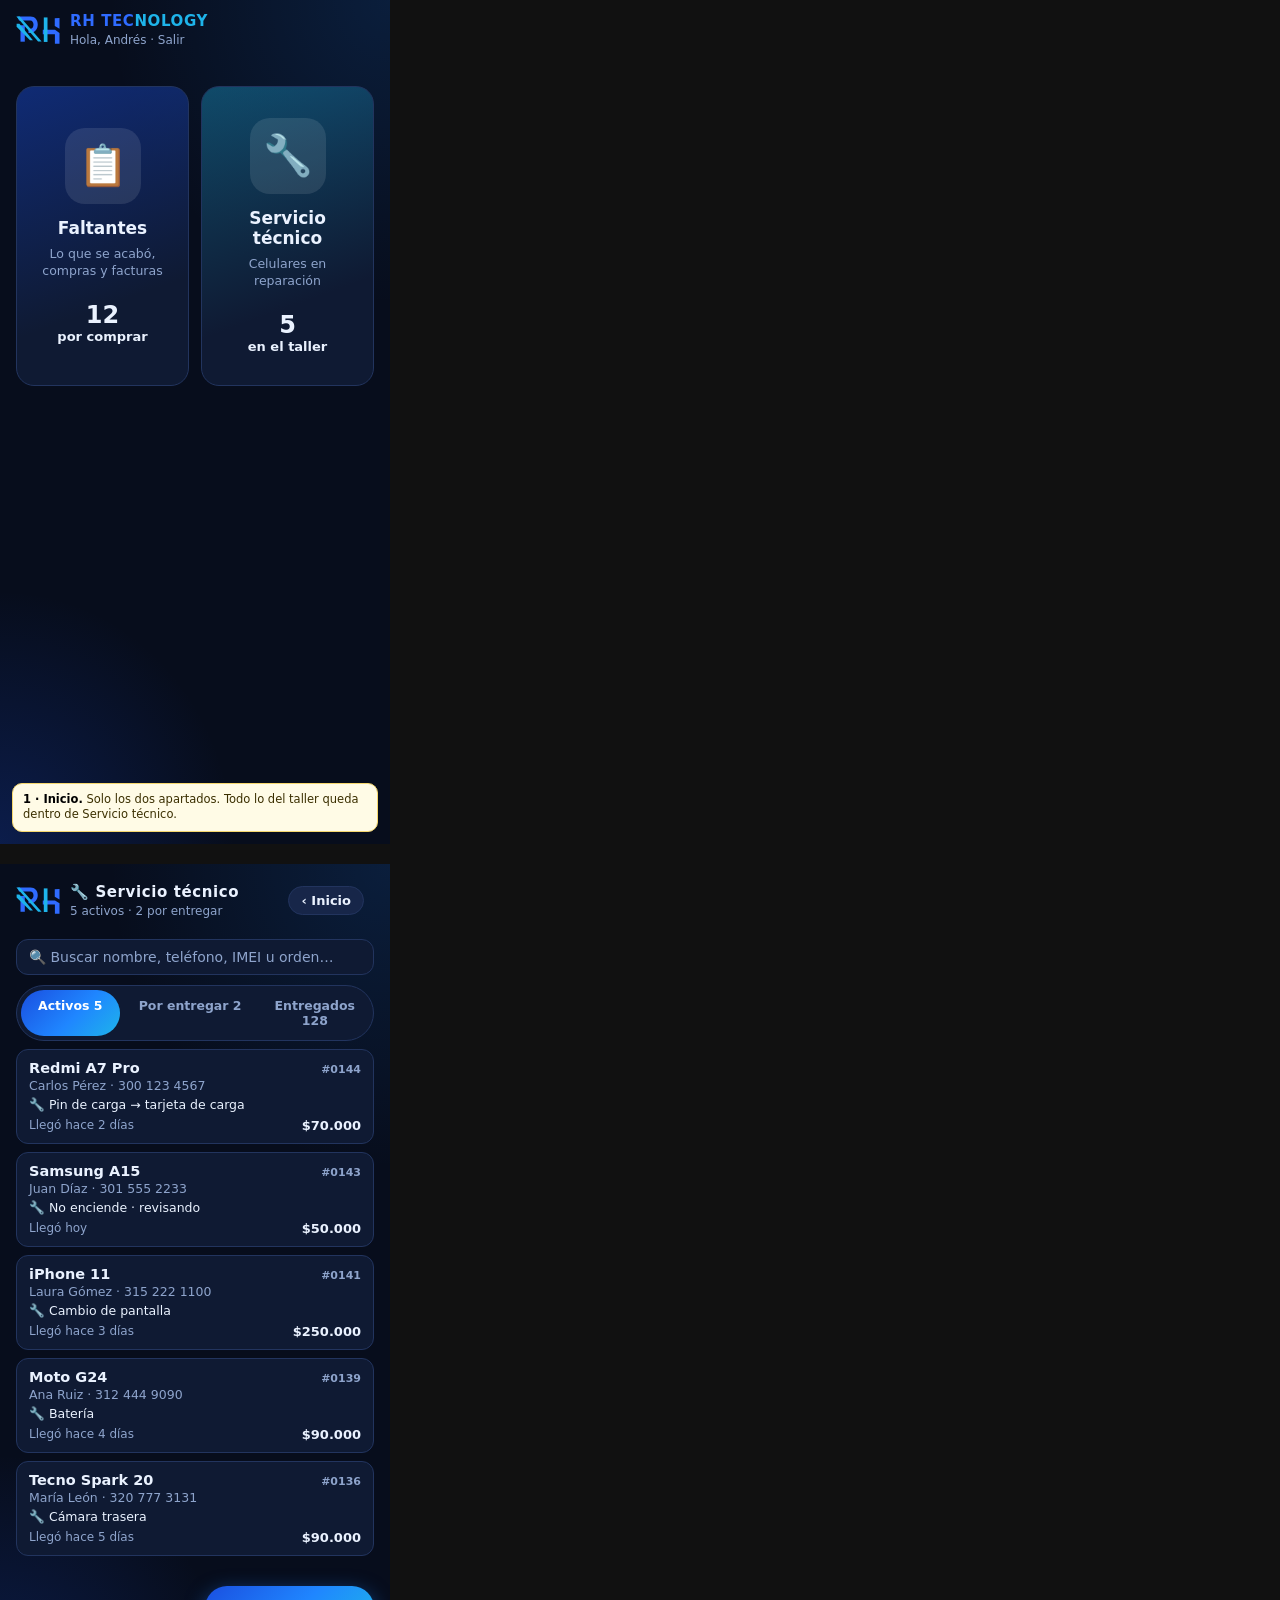
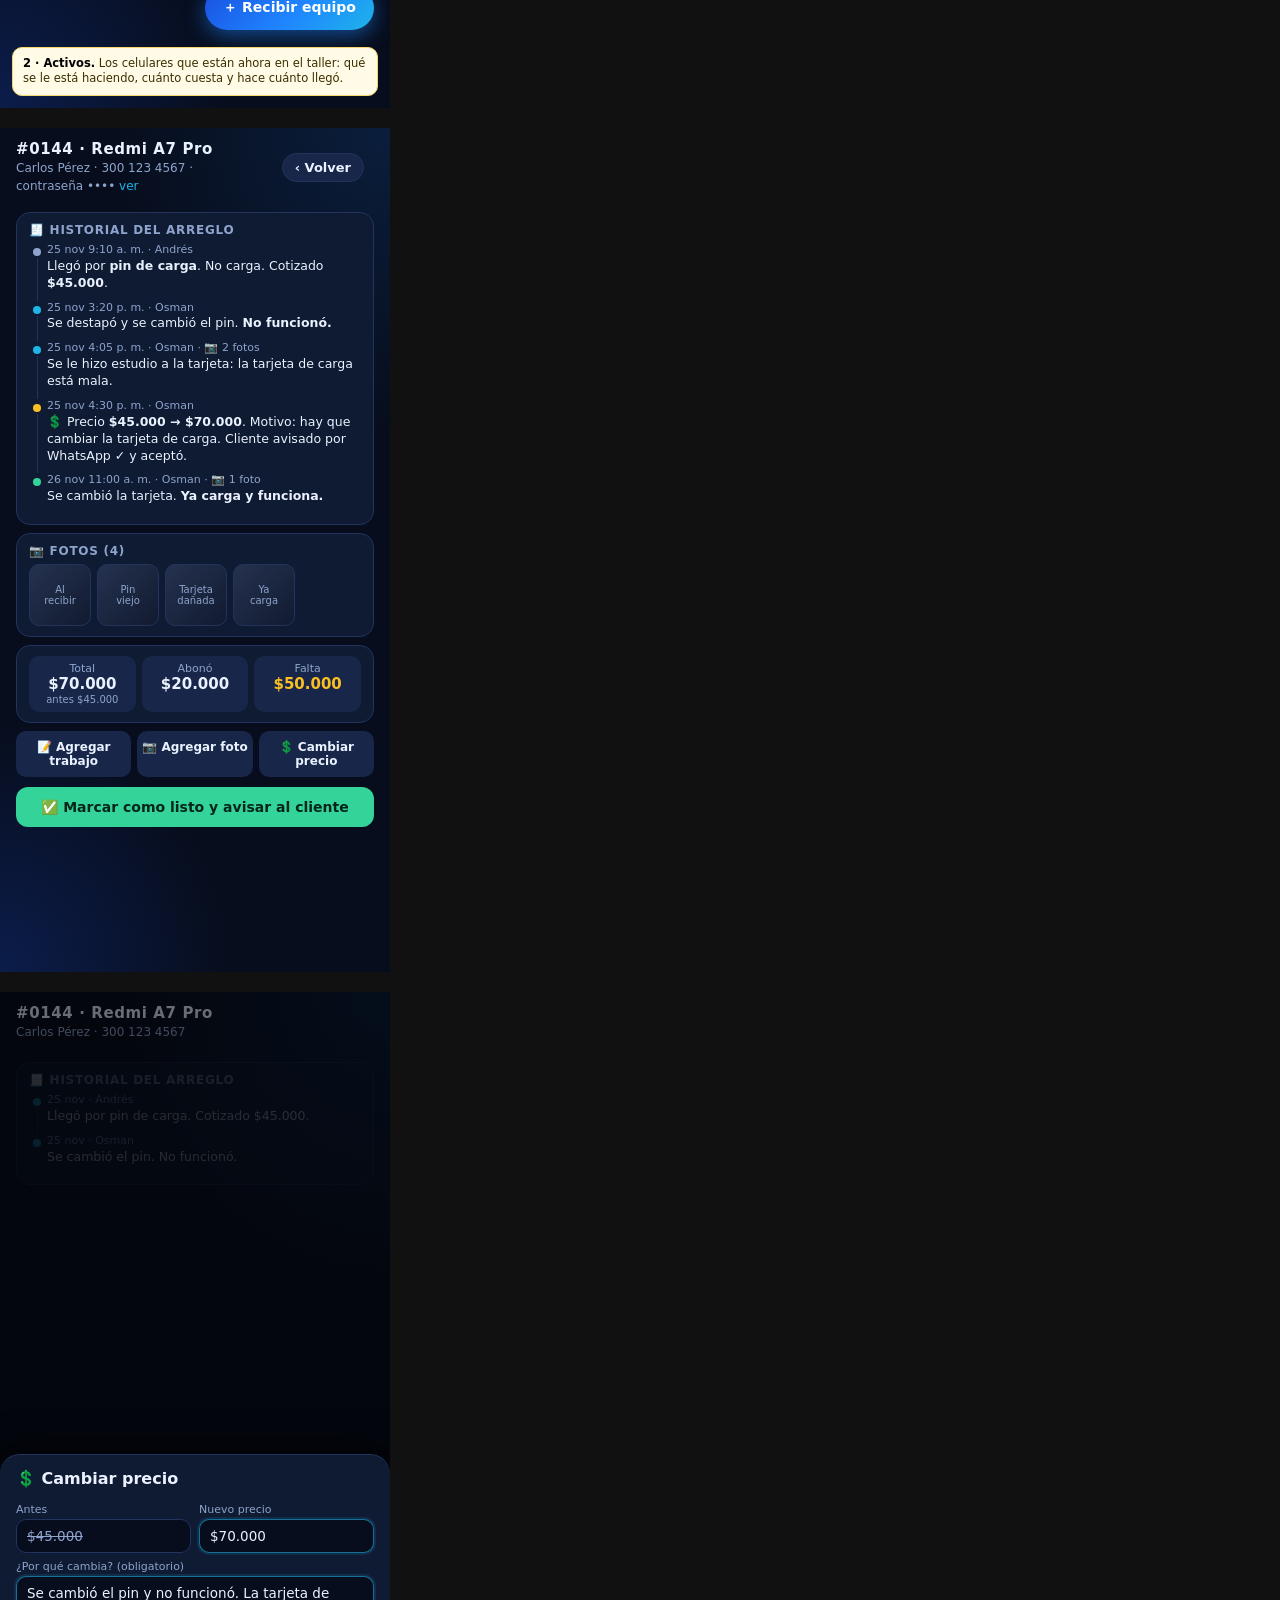
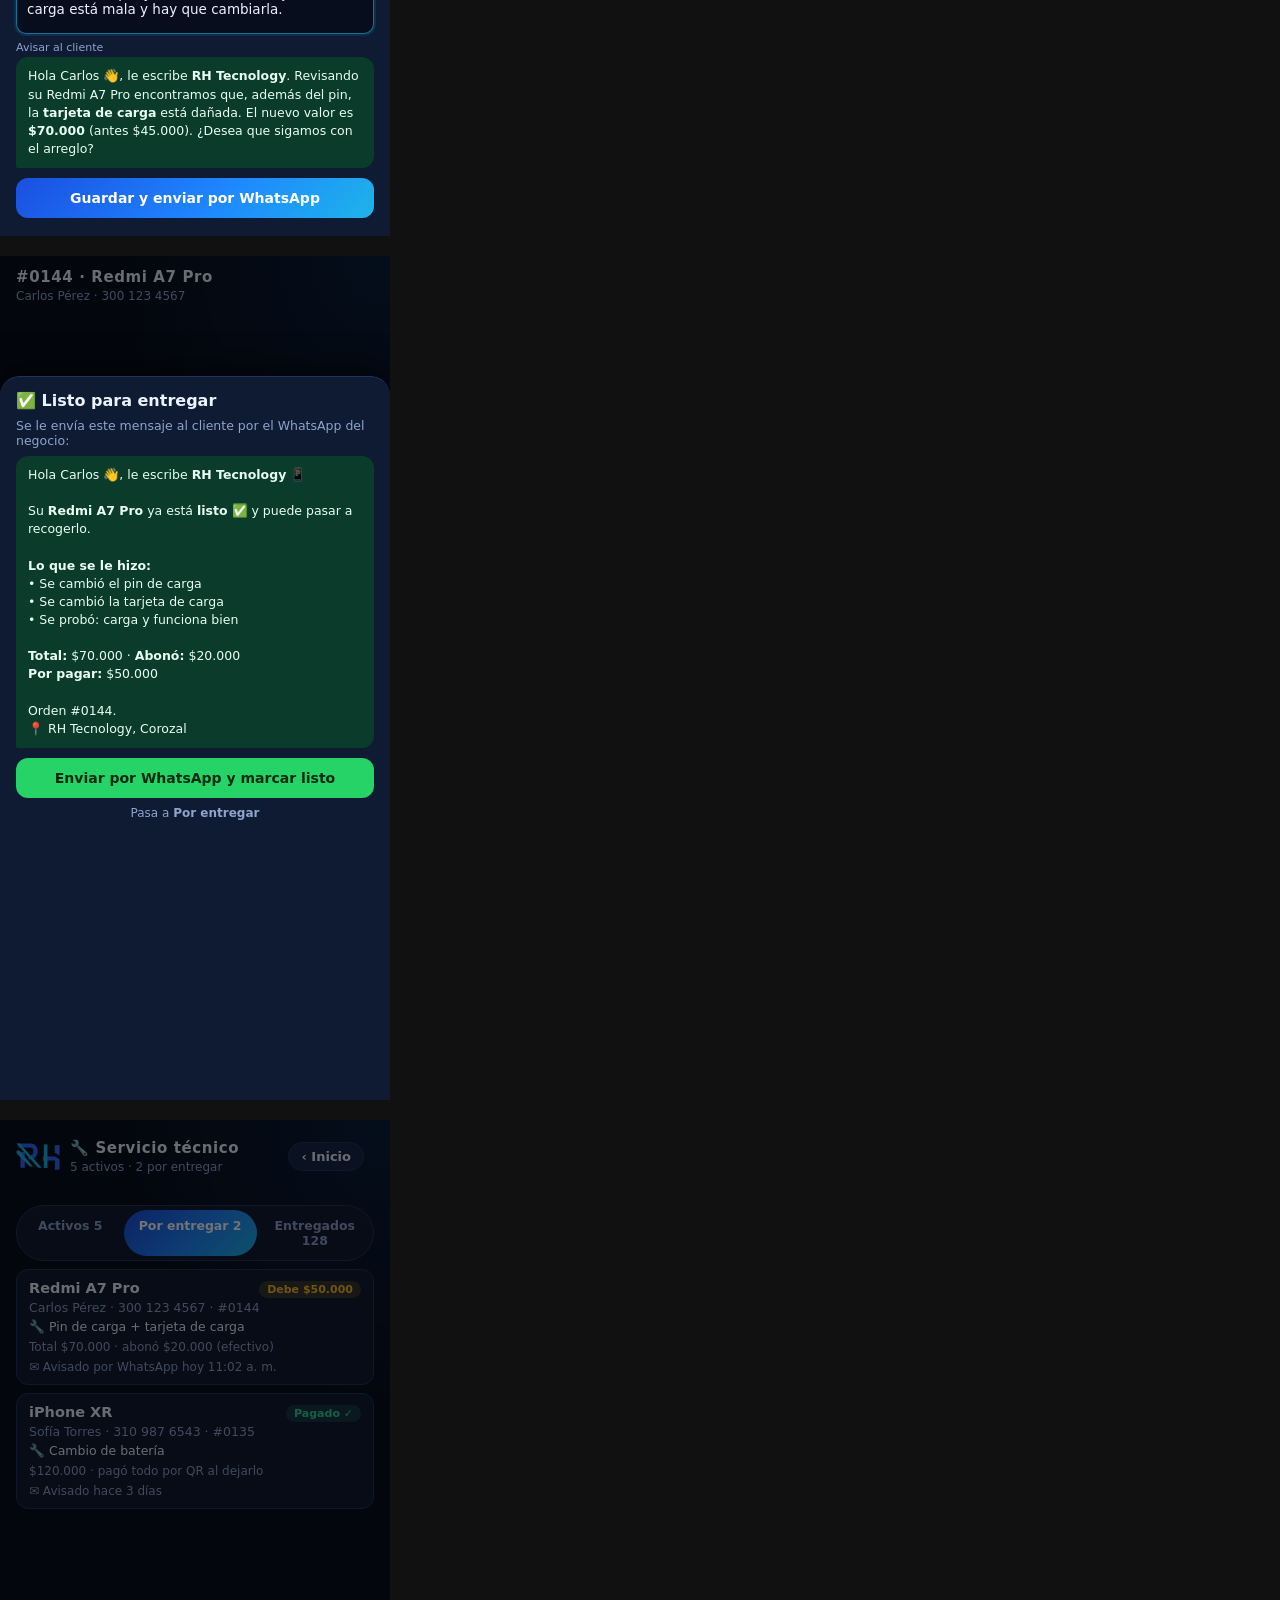
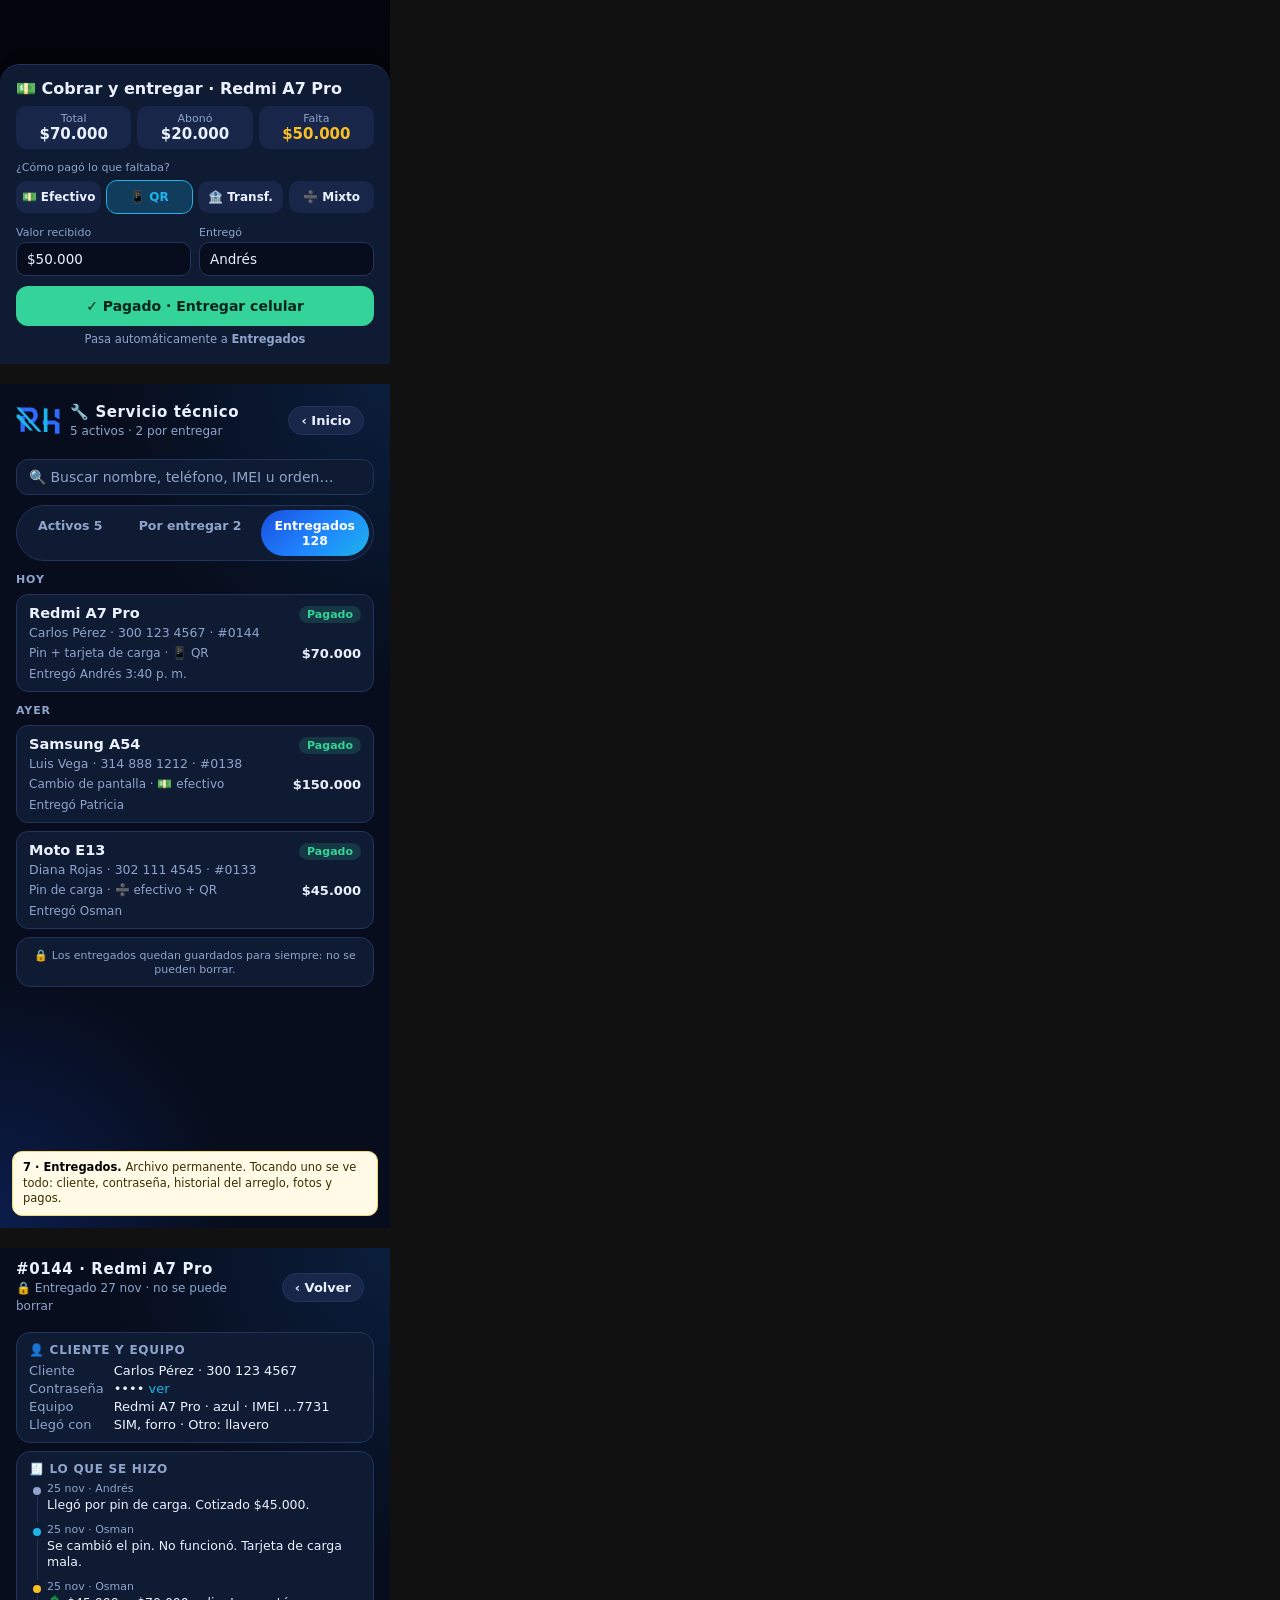
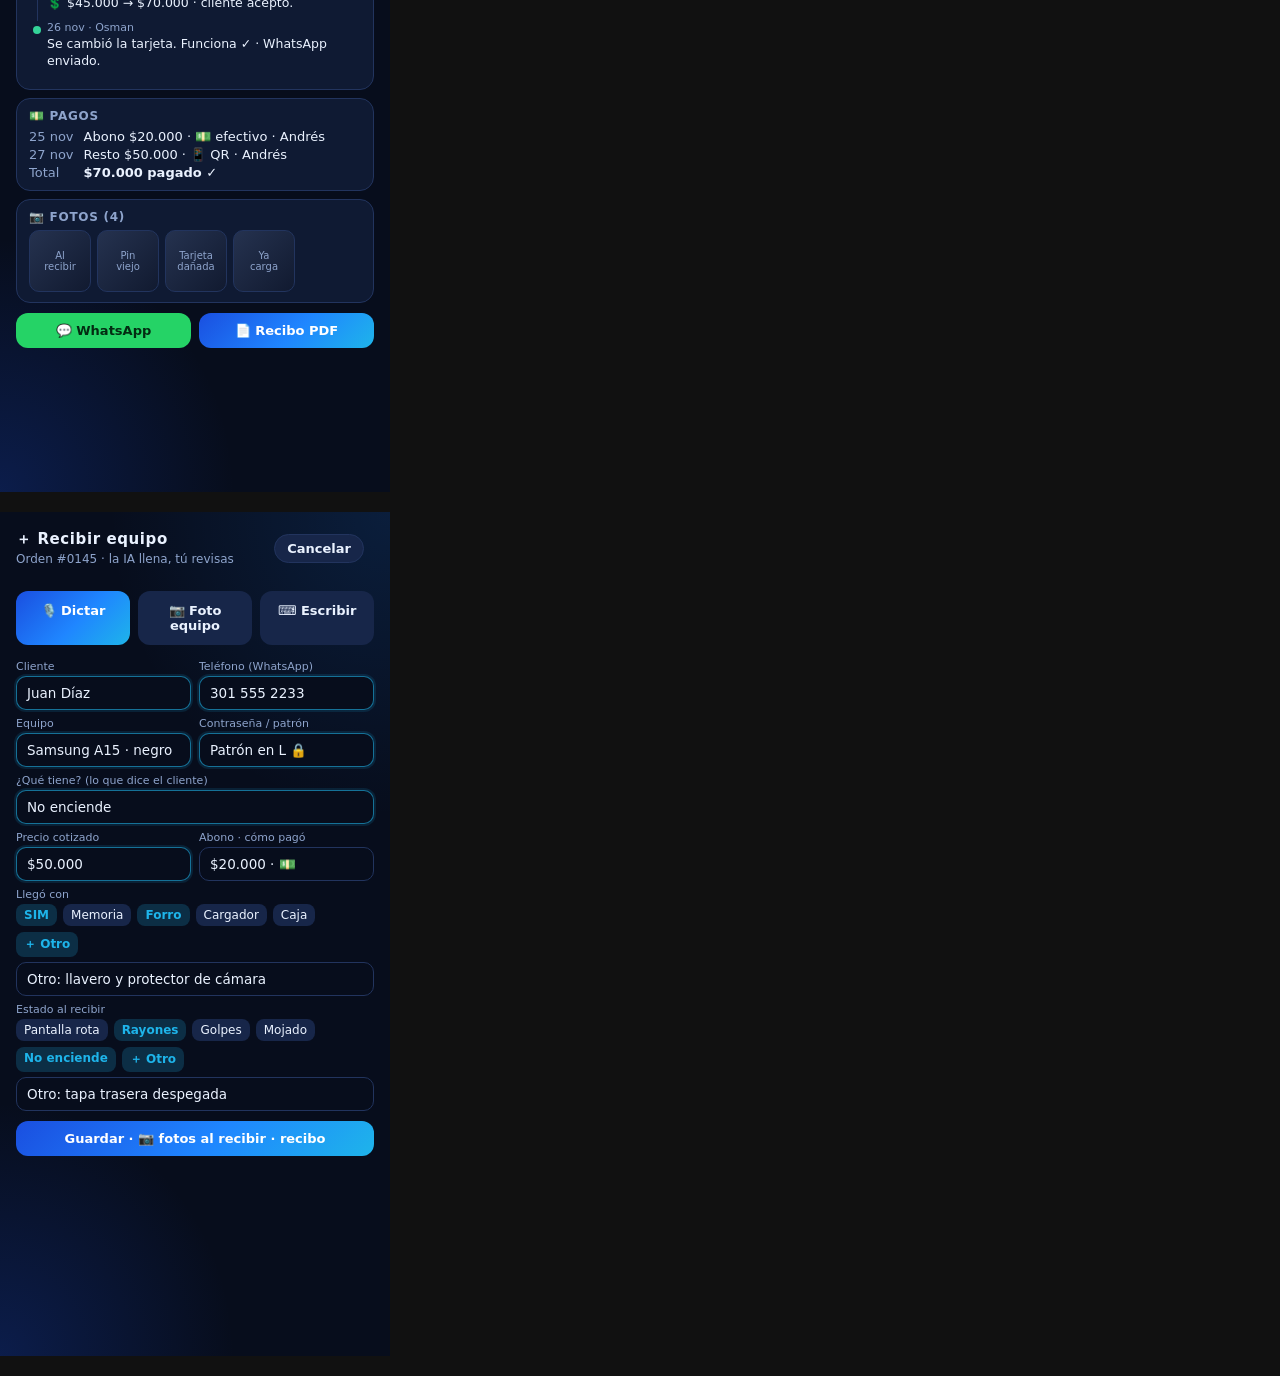
==== docs/servicio-tecnico/maqueta.html @ 92a365e9 "Plan y maqueta de Servicio técnico (aún no construido) Diseño aprobado: inicio con dos apartados; pe" ====
<!doctype html><html lang="es"><head><meta charset="utf-8"><title>Maqueta v2</title><style>
  :root {
    --fondo:#070d1c; --sup:#0f1a33; --sup2:#172649; --borde:#22345e; --texto:#eaf2ff; --suave:#8ea4cc;
    --rey:#2f6bff; --brillante:#1f86ff; --celeste:#1eb4ea; --exito:#34d399; --peligro:#f87171; --aviso:#fbbf24;
    --degradado:linear-gradient(135deg,#1a4fe0 0%,#1f86ff 55%,#1eb4ea 100%);
  }
  * { box-sizing:border-box; }
  body { margin:0; background:#111; font-family:system-ui,-apple-system,"Segoe UI",Roboto,sans-serif; color:var(--texto); }
  .pantalla {
    width:390px; height:844px; overflow:hidden; position:relative; margin:0 0 20px;
    background:radial-gradient(120% 60% at 100% 0%, rgb(31 134 255/.14), transparent 60%), radial-gradient(100% 50% at 0% 100%, rgb(26 79 224/.24), transparent 60%), var(--fondo);
    font-size:15px;
  }
  .enc { display:flex; align-items:center; gap:10px; padding:12px 16px 10px; }
  .enc img { width:44px; }
  .enc h1 { margin:0; font-size:15px; letter-spacing:.6px; }
  .enc small { color:var(--suave); font-size:12px; }
  .rey { color:var(--rey); } .cel { color:var(--celeste); }
  .enc .acc { margin-left:auto; display:flex; gap:6px; }
  .bt { border:1px solid var(--borde); background:var(--sup2); color:var(--texto); border-radius:999px; padding:6px 12px; font-size:13px; font-weight:700; }
  .bt.p { background:var(--degradado); border:0; color:#fff; }
  .cuerpo { padding:4px 16px; }
  h2 { font-size:16px; margin:14px 0 8px; display:flex; align-items:center; gap:8px; }
  .cont { background:var(--sup2); color:var(--suave); font-size:11px; border-radius:999px; padding:1px 7px; }
  .etq { display:inline-block; font-size:11px; font-weight:700; padding:2px 7px; border-radius:6px; }
  .nota { position:absolute; left:12px; right:12px; bottom:12px; background:#fffbe6; color:#3b2f00; border-radius:10px; padding:8px 10px; font-size:11.5px; line-height:1.35; border:1px solid #f5d76e; }
  .nota b { color:#000; }
  /* Inicio */
  .saludo { margin:6px 0 2px; font-size:22px; font-weight:800; }
  .saludo-sub { color:var(--suave); margin:0 0 16px; font-size:13px; }
  .modulos { display:grid; grid-template-columns:1fr 1fr; gap:12px; }
  .modulo { border-radius:18px; padding:16px 14px; min-height:200px; display:flex; flex-direction:column; gap:8px; position:relative; overflow:hidden; border:1px solid var(--borde); }
  .modulo.f { background:linear-gradient(160deg, rgb(26 79 224/.45), rgb(15 26 51) 70%); }
  .modulo.s { background:linear-gradient(160deg, rgb(30 180 234/.35), rgb(15 26 51) 70%); }
  .modulo .ico { width:52px; height:52px; border-radius:14px; display:grid; place-items:center; font-size:28px; background:rgb(255 255 255/.1); }
  .modulo h3 { margin:6px 0 0; font-size:17px; }
  .modulo p { margin:0; color:var(--suave); font-size:12.5px; line-height:1.35; }
  .modulo .num { margin-top:auto; font-size:13px; font-weight:700; }
  .modulo .num b { font-size:24px; display:block; }
  .resumen { margin-top:14px; display:grid; gap:8px; }
  .fila { display:flex; align-items:center; gap:10px; background:var(--sup); border:1px solid var(--borde); border-radius:12px; padding:10px 12px; font-size:13px; }
  .fila .i { font-size:18px; }
  .fila .d { margin-left:auto; color:var(--suave); font-size:12px; }
  /* Lista de órdenes */
  .buscar { display:flex; align-items:center; gap:8px; background:var(--sup); border:1px solid var(--borde); border-radius:12px; padding:9px 12px; color:var(--suave); font-size:14px; }
  .chips { display:flex; gap:6px; margin:10px 0 4px; flex-wrap:nowrap; overflow:hidden; }
  .chip { flex:none; border:1px solid var(--borde); background:var(--sup); color:var(--suave); border-radius:999px; padding:5px 10px; font-size:12px; font-weight:700; }
  .chip.on { background:var(--degradado); color:#fff; border:0; }
  .orden { display:grid; grid-template-columns:auto 1fr auto; gap:3px 10px; align-items:center; background:var(--sup); border:1px solid var(--borde); border-left:4px solid var(--c); border-radius:12px; padding:9px 11px; margin-top:7px; }
  .orden .n { grid-row:span 2; font-size:11px; color:var(--suave); font-weight:800; text-align:center; line-height:1.15; }
  .orden .n b { display:block; font-size:15px; color:var(--texto); }
  .orden .t { font-weight:800; font-size:14px; }
  .orden .c { color:var(--suave); font-size:12px; }
  .orden .e { grid-row:span 2; text-align:right; }
  .orden .e .etq { background:color-mix(in srgb, var(--c) 18%, transparent); color:var(--c); }
  .orden .e div { font-size:11px; color:var(--suave); margin-top:4px; }
  .fab { position:absolute; right:16px; bottom:78px; background:var(--degradado); color:#fff; font-weight:800; border-radius:999px; padding:13px 18px; box-shadow:0 6px 20px rgb(31 134 255/.5); font-size:14px; }
  /* Ficha */
  .tarjeta { background:var(--sup); border:1px solid var(--borde); border-radius:14px; padding:10px 12px; margin-top:8px; }
  .tarjeta h4 { margin:0 0 6px; font-size:12px; letter-spacing:.06em; text-transform:uppercase; color:var(--suave); display:flex; align-items:center; gap:6px; }
  .kv { display:grid; grid-template-columns:auto 1fr; gap:3px 10px; font-size:13px; }
  .kv span:nth-child(odd) { color:var(--suave); }
  .pasos { display:flex; gap:3px; margin:8px 0 2px; }
  .pasos i { flex:1; height:5px; border-radius:3px; background:var(--sup2); }
  .pasos i.ok { background:var(--degradado); }
  .linea { position:relative; padding:0 0 9px 18px; font-size:12.5px; line-height:1.35; }
  .linea:before { content:''; position:absolute; left:4px; top:5px; width:8px; height:8px; border-radius:50%; background:var(--c, var(--celeste)); }
  .linea:after { content:''; position:absolute; left:7.5px; top:15px; bottom:0; width:1px; background:var(--borde); }
  .linea:last-child:after { display:none; }
  .linea small { color:var(--suave); display:block; font-size:11px; }
  .fotos { display:flex; gap:6px; }
  .foto { width:62px; height:62px; border-radius:10px; background:linear-gradient(135deg,#25324f,#111a30); display:grid; place-items:center; font-size:10px; color:var(--suave); text-align:center; border:1px solid var(--borde); }
  .plata { display:grid; grid-template-columns:1fr 1fr 1fr; gap:6px; text-align:center; }
  .plata div { background:var(--sup2); border-radius:10px; padding:6px 4px; font-size:11px; color:var(--suave); }
  .plata b { display:block; color:var(--texto); font-size:15px; }
  .acciones { display:grid; grid-template-columns:1fr 1fr; gap:8px; margin-top:10px; }
  .acc { text-align:center; padding:10px; border-radius:12px; font-weight:800; font-size:13px; }
  .wa { background:#25d366; color:#032b12; }
  .pdf { background:var(--degradado); color:#fff; }
  /* Nuevo */
  .voz { display:flex; gap:8px; margin:8px 0; }
  .voz div { flex:1; text-align:center; border-radius:12px; padding:12px 6px; font-weight:800; font-size:13px; }
  .campo { margin-top:7px; }
  .campo label { font-size:11px; color:var(--suave); display:block; margin-bottom:3px; }
  .campo .in { background:var(--fondo); border:1px solid var(--borde); border-radius:10px; padding:8px 10px; font-size:13.5px; }
  .ia { border-color:rgb(30 180 234/.6) !important; box-shadow:0 0 0 2px rgb(30 180 234/.12); }
  .dos { display:grid; grid-template-columns:1fr 1fr; gap:8px; }
  .checks { display:flex; flex-wrap:wrap; gap:6px; }
  .checks span { font-size:12px; background:var(--sup2); border-radius:8px; padding:4px 8px; }
  .checks span.on { background:rgb(30 180 234/.2); color:var(--celeste); font-weight:700; }
  /* Tabla de datos */
  .tabla { padding:14px 14px 0; }
  .tabla h2 { margin:4px 0 10px; font-size:17px; }
  .grupo { margin-bottom:9px; border-radius:12px; overflow:hidden; border:1px solid var(--borde); }
  .grupo .tit { background:var(--degradado); color:#fff; font-weight:800; font-size:12.5px; padding:6px 10px; }
  .grupo table { width:100%; border-collapse:collapse; font-size:11.5px; background:var(--sup); }
  .grupo td { padding:4px 10px; border-top:1px solid var(--borde); vertical-align:top; }
  .grupo td:first-child { font-weight:700; width:38%; }
  .grupo td:last-child { color:var(--suave); }
</style><style>
  .tabs3 { display:grid; grid-template-columns:1fr 1.35fr 1.1fr; gap:4px; padding:4px; border:1px solid var(--borde); border-radius:999px; background:var(--sup); margin:10px 0 4px; }
  .bt { white-space:nowrap; }
  .tabs3 span { text-align:center; font-size:12.5px; font-weight:800; color:var(--suave); padding:8px 4px; border-radius:999px; }
  .tabs3 span.on { background:var(--degradado); color:#fff; }
  .eq { background:var(--sup); border:1px solid var(--borde); border-radius:12px; padding:10px 12px; margin-top:8px; }
  .eq .top { display:flex; justify-content:space-between; align-items:baseline; gap:8px; }
  .eq b { font-size:14.5px; }
  .eq .n { font-size:11px; color:var(--suave); font-weight:800; }
  .eq .c { font-size:12.5px; color:var(--suave); margin-top:2px; }
  .eq .t { font-size:12.5px; margin-top:4px; }
  .eq .pie { display:flex; justify-content:space-between; font-size:12px; margin-top:6px; color:var(--suave); }
  .eq .pie b { font-size:13px; color:var(--texto); }
  .pill { display:inline-block; font-size:11px; font-weight:800; padding:2px 8px; border-radius:999px; }
  .verde { background:rgb(52 211 153/.16); color:var(--exito); }
  .amarillo { background:rgb(251 191 36/.16); color:var(--aviso); }
  .azul { background:rgb(30 180 234/.16); color:var(--celeste); }
  .btns { display:grid; gap:6px; grid-template-columns:repeat(3,1fr); margin-top:8px; }
  .btns div { text-align:center; font-size:12px; font-weight:800; padding:9px 4px; border-radius:10px; background:var(--sup2); }
  .grande { text-align:center; padding:12px; border-radius:12px; font-weight:800; font-size:14px; margin-top:10px; }
  .hoja { position:absolute; left:0; right:0; bottom:0; background:var(--sup); border-top:1px solid var(--borde); border-radius:20px 20px 0 0; padding:14px 16px 18px; box-shadow:0 -10px 30px rgb(0 0 0/.5); }
  .hoja h3 { margin:0 0 8px; font-size:16px; }
  .velo { position:absolute; inset:0; background:rgb(0 0 0/.55); }
  .wa-msg { background:#0b3b2a; border-radius:12px 12px 12px 2px; padding:10px 12px; font-size:12.5px; line-height:1.45; color:#e8fff3; }
  .metodos { display:grid; grid-template-columns:repeat(4,1fr); gap:6px; margin-top:6px; }
  .metodos span { text-align:center; padding:9px 2px; border-radius:10px; background:var(--sup2); font-size:12px; font-weight:800; }
  .metodos span.on { background:rgb(30 180 234/.22); color:var(--celeste); outline:1px solid var(--celeste); }
  .candado { font-size:11px; color:var(--suave); }
  .modulos-g { display:grid; grid-template-columns:1fr 1fr; gap:12px; margin-top:24px; }
  .modulos-g .modulo { min-height:300px; justify-content:center; align-items:center; text-align:center; }
  .modulos-g .ico { width:76px; height:76px; font-size:40px; border-radius:20px; }
</style></head><body><section class="pantalla" id="p1">
<div class="enc"><img src="logo-rh.svg" alt=""><div><h1><span class="rey">RH TEC</span><span class="cel">NOLOGY</span></h1><small>Hola, Andrés · Salir</small></div></div>
<div class="cuerpo">
 <div class="modulos-g">
  <div class="modulo f"><div class="ico">📋</div><h3>Faltantes</h3><p>Lo que se acabó, compras y facturas</p><div class="num" style="margin-top:14px"><b>12</b>por comprar</div></div>
  <div class="modulo s"><div class="ico">🔧</div><h3>Servicio técnico</h3><p>Celulares en reparación</p><div class="num" style="margin-top:14px"><b>5</b>en el taller</div></div>
 </div>
</div>
<div class="nota"><b>1 · Inicio.</b> Solo los dos apartados. Todo lo del taller queda dentro de Servicio técnico.</div>
</section>
<section class="pantalla" id="p2">
<div class="enc"><img src="logo-rh.svg" alt=""><div><h1>🔧 Servicio técnico</h1><small>5 activos · 2 por entregar</small></div><div class="acc"><span class="bt">‹ Inicio</span></div></div>
<div class="cuerpo">
 <div class="buscar">🔍 Buscar nombre, teléfono, IMEI u orden…</div>
 <div class="tabs3"><span class="on">Activos 5</span><span>Por entregar 2</span><span>Entregados 128</span></div>
 <div class="eq"><div class="top"><b>Redmi A7 Pro</b><span class="n">#0144</span></div><div class="c">Carlos Pérez · 300 123 4567</div><div class="t">🔧 Pin de carga → tarjeta de carga</div><div class="pie"><span>Llegó hace 2 días</span><span> <b>$70.000</b></span></div></div>
 <div class="eq"><div class="top"><b>Samsung A15</b><span class="n">#0143</span></div><div class="c">Juan Díaz · 301 555 2233</div><div class="t">🔧 No enciende · revisando</div><div class="pie"><span>Llegó hoy</span><span> <b>$50.000</b></span></div></div>
 <div class="eq"><div class="top"><b>iPhone 11</b><span class="n">#0141</span></div><div class="c">Laura Gómez · 315 222 1100</div><div class="t">🔧 Cambio de pantalla</div><div class="pie"><span>Llegó hace 3 días</span><span> <b>$250.000</b></span></div></div>
 <div class="eq"><div class="top"><b>Moto G24</b><span class="n">#0139</span></div><div class="c">Ana Ruiz · 312 444 9090</div><div class="t">🔧 Batería</div><div class="pie"><span>Llegó hace 4 días</span><span> <b>$90.000</b></span></div></div>
 <div class="eq"><div class="top"><b>Tecno Spark 20</b><span class="n">#0136</span></div><div class="c">María León · 320 777 3131</div><div class="t">🔧 Cámara trasera</div><div class="pie"><span>Llegó hace 5 días</span><span> <b>$90.000</b></span></div></div>
</div>
<div class="fab">＋ Recibir equipo</div>
<div class="nota"><b>2 · Activos.</b> Los celulares que están ahora en el taller: qué se le está haciendo, cuánto cuesta y hace cuánto llegó.</div>
</section>
<section class="pantalla" id="p3">
<div class="enc"><div><h1>#0144 · Redmi A7 Pro</h1><small>Carlos Pérez · 300 123 4567 · contraseña •••• <span style="color:var(--celeste)">ver</span></small></div><div class="acc"><span class="bt">‹ Volver</span></div></div>
<div class="cuerpo" style="padding-top:0">
 <div class="tarjeta"><h4>🧾 Historial del arreglo</h4>
  <div class="linea" style="--c:var(--suave)"><small>25 nov 9:10 a. m. · Andrés</small>Llegó por <b>pin de carga</b>. No carga. Cotizado <b>$45.000</b>.</div>
  <div class="linea" style="--c:var(--celeste)"><small>25 nov 3:20 p. m. · Osman</small>Se destapó y se cambió el pin. <b>No funcionó.</b></div>
  <div class="linea" style="--c:var(--celeste)"><small>25 nov 4:05 p. m. · Osman · 📷 2 fotos</small>Se le hizo estudio a la tarjeta: la tarjeta de carga está mala.</div>
  <div class="linea" style="--c:var(--aviso)"><small>25 nov 4:30 p. m. · Osman</small>💲 Precio <b>$45.000 → $70.000</b>. Motivo: hay que cambiar la tarjeta de carga. Cliente avisado por WhatsApp ✓ y aceptó.</div>
  <div class="linea" style="--c:var(--exito)"><small>26 nov 11:00 a. m. · Osman · 📷 1 foto</small>Se cambió la tarjeta. <b>Ya carga y funciona.</b></div>
 </div>
 <div class="tarjeta"><h4>📷 Fotos (4)</h4><div class="fotos"><div class="foto">Al<br>recibir</div><div class="foto">Pin<br>viejo</div><div class="foto">Tarjeta<br>dañada</div><div class="foto">Ya<br>carga</div></div></div>
 <div class="tarjeta"><div class="plata"><div>Total<b>$70.000</b><span style="font-size:10px">antes $45.000</span></div><div>Abonó<b>$20.000</b></div><div>Falta<b style="color:var(--aviso)">$50.000</b></div></div></div>
 <div class="btns"><div>📝 Agregar trabajo</div><div>📷 Agregar foto</div><div>💲 Cambiar precio</div></div>
 <div class="grande" style="background:var(--exito);color:#04261a">✅ Marcar como listo y avisar al cliente</div>
</div>
</section>
<section class="pantalla" id="p4">
<div class="enc"><div><h1>#0144 · Redmi A7 Pro</h1><small>Carlos Pérez · 300 123 4567</small></div></div>
<div class="cuerpo" style="opacity:.35">
 <div class="tarjeta"><h4>🧾 Historial del arreglo</h4><div class="linea"><small>25 nov · Andrés</small>Llegó por pin de carga. Cotizado $45.000.</div><div class="linea"><small>25 nov · Osman</small>Se cambió el pin. No funcionó.</div></div>
</div>
<div class="velo"></div>
<div class="hoja">
 <h3>💲 Cambiar precio</h3>
 <div class="dos"><div class="campo"><label>Antes</label><div class="in" style="text-decoration:line-through;color:var(--suave)">$45.000</div></div><div class="campo"><label>Nuevo precio</label><div class="in ia">$70.000</div></div></div>
 <div class="campo"><label>¿Por qué cambia? (obligatorio)</label><div class="in ia" style="min-height:58px">Se cambió el pin y no funcionó. La tarjeta de carga está mala y hay que cambiarla.</div></div>
 <div class="campo"><label>Avisar al cliente</label><div class="wa-msg">Hola Carlos 👋, le escribe <b>RH Tecnology</b>. Revisando su Redmi A7 Pro encontramos que, además del pin, la <b>tarjeta de carga</b> está dañada. El nuevo valor es <b>$70.000</b> (antes $45.000). ¿Desea que sigamos con el arreglo?</div></div>
 <div class="grande" style="background:var(--degradado);color:#fff">Guardar y enviar por WhatsApp</div>
</div>
</section>
<section class="pantalla" id="p5">
<div class="enc"><div><h1>#0144 · Redmi A7 Pro</h1><small>Carlos Pérez · 300 123 4567</small></div></div>
<div class="velo"></div>
<div class="hoja" style="top:120px">
 <h3>✅ Listo para entregar</h3>
 <p style="margin:0 0 8px;font-size:12.5px;color:var(--suave)">Se le envía este mensaje al cliente por el WhatsApp del negocio:</p>
 <div class="wa-msg">Hola Carlos 👋, le escribe <b>RH Tecnology</b> 📱<br><br>Su <b>Redmi A7 Pro</b> ya está <b>listo</b> ✅ y puede pasar a recogerlo.<br><br><b>Lo que se le hizo:</b><br>• Se cambió el pin de carga<br>• Se cambió la tarjeta de carga<br>• Se probó: carga y funciona bien<br><br><b>Total:</b> $70.000 · <b>Abonó:</b> $20.000<br><b>Por pagar:</b> $50.000<br><br>Orden #0144.<br>📍 RH Tecnology, Corozal</div>
 <div class="grande" style="background:#25d366;color:#032b12">Enviar por WhatsApp y marcar listo</div>
 <div style="text-align:center;font-size:12px;color:var(--suave);margin-top:8px">Pasa a <b>Por entregar</b></div>
</div>
</section>
<section class="pantalla" id="p6">
<div class="enc"><img src="logo-rh.svg" alt=""><div><h1>🔧 Servicio técnico</h1><small>5 activos · 2 por entregar</small></div><div class="acc"><span class="bt">‹ Inicio</span></div></div>
<div class="cuerpo">
 <div class="tabs3"><span>Activos 5</span><span class="on">Por entregar 2</span><span>Entregados 128</span></div>
 <div class="eq"><div class="top"><b>Redmi A7 Pro</b><span class="pill amarillo">Debe $50.000</span></div><div class="c">Carlos Pérez · 300 123 4567 · #0144</div><div class="t">🔧 Pin de carga + tarjeta de carga</div><div class="pie"><span>Total $70.000 · abonó $20.000 (efectivo)</span></div><div class="pie"><span>✉️ Avisado por WhatsApp hoy 11:02 a. m.</span></div></div>
 <div class="eq"><div class="top"><b>iPhone XR</b><span class="pill verde">Pagado ✓</span></div><div class="c">Sofía Torres · 310 987 6543 · #0135</div><div class="t">🔧 Cambio de batería</div><div class="pie"><span>$120.000 · pagó todo por QR al dejarlo</span></div><div class="pie"><span>✉️ Avisado hace 3 días</span></div></div>
</div>
<div class="velo"></div>
<div class="hoja">
 <h3>💵 Cobrar y entregar · Redmi A7 Pro</h3>
 <div class="plata" style="margin-bottom:8px"><div>Total<b>$70.000</b></div><div>Abonó<b>$20.000</b></div><div>Falta<b style="color:var(--aviso)">$50.000</b></div></div>
 <label style="font-size:11px;color:var(--suave)">¿Cómo pagó lo que faltaba?</label>
 <div class="metodos"><span>💵 Efectivo</span><span class="on">📱 QR</span><span>🏦 Transf.</span><span>➗ Mixto</span></div>
 <div class="dos" style="margin-top:6px"><div class="campo"><label>Valor recibido</label><div class="in">$50.000</div></div><div class="campo"><label>Entregó</label><div class="in">Andrés</div></div></div>
 <div class="grande" style="background:var(--exito);color:#04261a">✓ Pagado · Entregar celular</div>
 <div style="text-align:center;font-size:11.5px;color:var(--suave);margin-top:6px">Pasa automáticamente a <b>Entregados</b></div>
</div>
</section>
<section class="pantalla" id="p7">
<div class="enc"><img src="logo-rh.svg" alt=""><div><h1>🔧 Servicio técnico</h1><small>5 activos · 2 por entregar</small></div><div class="acc"><span class="bt">‹ Inicio</span></div></div>
<div class="cuerpo">
 <div class="buscar">🔍 Buscar nombre, teléfono, IMEI u orden…</div>
 <div class="tabs3"><span>Activos 5</span><span>Por entregar 2</span><span class="on">Entregados 128</span></div>
 <h3 style="font-size:11px;letter-spacing:.08em;color:var(--suave);margin:12px 0 0">HOY</h3>
 <div class="eq"><div class="top"><b>Redmi A7 Pro</b><span class="pill verde">Pagado</span></div><div class="c">Carlos Pérez · 300 123 4567 · #0144</div><div class="pie"><span>Pin + tarjeta de carga · 📱 QR</span><b>$70.000</b></div><div class="pie"><span>Entregó Andrés 3:40 p. m.</span></div></div>
 <h3 style="font-size:11px;letter-spacing:.08em;color:var(--suave);margin:12px 0 0">AYER</h3>
 <div class="eq"><div class="top"><b>Samsung A54</b><span class="pill verde">Pagado</span></div><div class="c">Luis Vega · 314 888 1212 · #0138</div><div class="pie"><span>Cambio de pantalla · 💵 efectivo</span><b>$150.000</b></div><div class="pie"><span>Entregó Patricia</span></div></div>
 <div class="eq"><div class="top"><b>Moto E13</b><span class="pill verde">Pagado</span></div><div class="c">Diana Rojas · 302 111 4545 · #0133</div><div class="pie"><span>Pin de carga · ➗ efectivo + QR</span><b>$45.000</b></div><div class="pie"><span>Entregó Osman</span></div></div>
 <div class="tarjeta" style="text-align:center;font-size:12px"><span class="candado">🔒 Los entregados quedan guardados para siempre: no se pueden borrar.</span></div>
</div>
<div class="nota"><b>7 · Entregados.</b> Archivo permanente. Tocando uno se ve todo: cliente, contraseña, historial del arreglo, fotos y pagos.</div>
</section>
<section class="pantalla" id="p8">
<div class="enc"><div><h1>#0144 · Redmi A7 Pro</h1><small>🔒 Entregado 27 nov · no se puede borrar</small></div><div class="acc"><span class="bt">‹ Volver</span></div></div>
<div class="cuerpo" style="padding-top:0">
 <div class="tarjeta"><h4>👤 Cliente y equipo</h4><div class="kv"><span>Cliente</span><span>Carlos Pérez · 300 123 4567</span><span>Contraseña</span><span>•••• <span style="color:var(--celeste)">ver</span></span><span>Equipo</span><span>Redmi A7 Pro · azul · IMEI …7731</span><span>Llegó con</span><span>SIM, forro · Otro: llavero</span></div></div>
 <div class="tarjeta"><h4>🧾 Lo que se hizo</h4>
  <div class="linea" style="--c:var(--suave)"><small>25 nov · Andrés</small>Llegó por pin de carga. Cotizado $45.000.</div>
  <div class="linea" style="--c:var(--celeste)"><small>25 nov · Osman</small>Se cambió el pin. No funcionó. Tarjeta de carga mala.</div>
  <div class="linea" style="--c:var(--aviso)"><small>25 nov · Osman</small>💲 $45.000 → $70.000 · cliente aceptó.</div>
  <div class="linea" style="--c:var(--exito)"><small>26 nov · Osman</small>Se cambió la tarjeta. Funciona ✓ · WhatsApp enviado.</div>
 </div>
 <div class="tarjeta"><h4>💵 Pagos</h4><div class="kv"><span>25 nov</span><span>Abono $20.000 · 💵 efectivo · Andrés</span><span>27 nov</span><span>Resto $50.000 · 📱 QR · Andrés</span><span>Total</span><span><b>$70.000 pagado ✓</b></span></div></div>
 <div class="tarjeta"><h4>📷 Fotos (4)</h4><div class="fotos"><div class="foto">Al<br>recibir</div><div class="foto">Pin<br>viejo</div><div class="foto">Tarjeta<br>dañada</div><div class="foto">Ya<br>carga</div></div></div>
 <div class="acciones"><div class="acc wa">💬 WhatsApp</div><div class="acc pdf">📄 Recibo PDF</div></div>
</div>
</section>
<section class="pantalla" id="p9">
<div class="enc"><div><h1>＋ Recibir equipo</h1><small>Orden #0145 · la IA llena, tú revisas</small></div><div class="acc"><span class="bt">Cancelar</span></div></div>
<div class="cuerpo" style="padding-top:0">
 <div class="voz"><div style="background:var(--degradado);color:#fff">🎙️ Dictar</div><div style="background:var(--sup2)">📷 Foto equipo</div><div style="background:var(--sup2)">⌨️ Escribir</div></div>
 <div class="dos"><div class="campo"><label>Cliente</label><div class="in ia">Juan Díaz</div></div><div class="campo"><label>Teléfono (WhatsApp)</label><div class="in ia">301 555 2233</div></div></div>
 <div class="dos"><div class="campo"><label>Equipo</label><div class="in ia">Samsung A15 · negro</div></div><div class="campo"><label>Contraseña / patrón</label><div class="in ia">Patrón en L 🔒</div></div></div>
 <div class="campo"><label>¿Qué tiene? (lo que dice el cliente)</label><div class="in ia">No enciende</div></div>
 <div class="dos"><div class="campo"><label>Precio cotizado</label><div class="in ia">$50.000</div></div><div class="campo"><label>Abono · cómo pagó</label><div class="in">$20.000 · 💵</div></div></div>
 <div class="campo"><label>Llegó con</label><div class="checks"><span class="on">SIM</span><span>Memoria</span><span class="on">Forro</span><span>Cargador</span><span>Caja</span><span class="on">＋ Otro</span></div><div class="in" style="margin-top:5px">Otro: <span style="color:var(--texto)">llavero y protector de cámara</span></div></div>
 <div class="campo"><label>Estado al recibir</label><div class="checks"><span>Pantalla rota</span><span class="on">Rayones</span><span>Golpes</span><span>Mojado</span><span class="on">No enciende</span><span class="on">＋ Otro</span></div><div class="in" style="margin-top:5px">Otro: <span style="color:var(--texto)">tapa trasera despegada</span></div></div>
 <div class="acc pdf" style="margin-top:10px">Guardar · 📷 fotos al recibir · recibo</div>
</div>
</section></body></html>
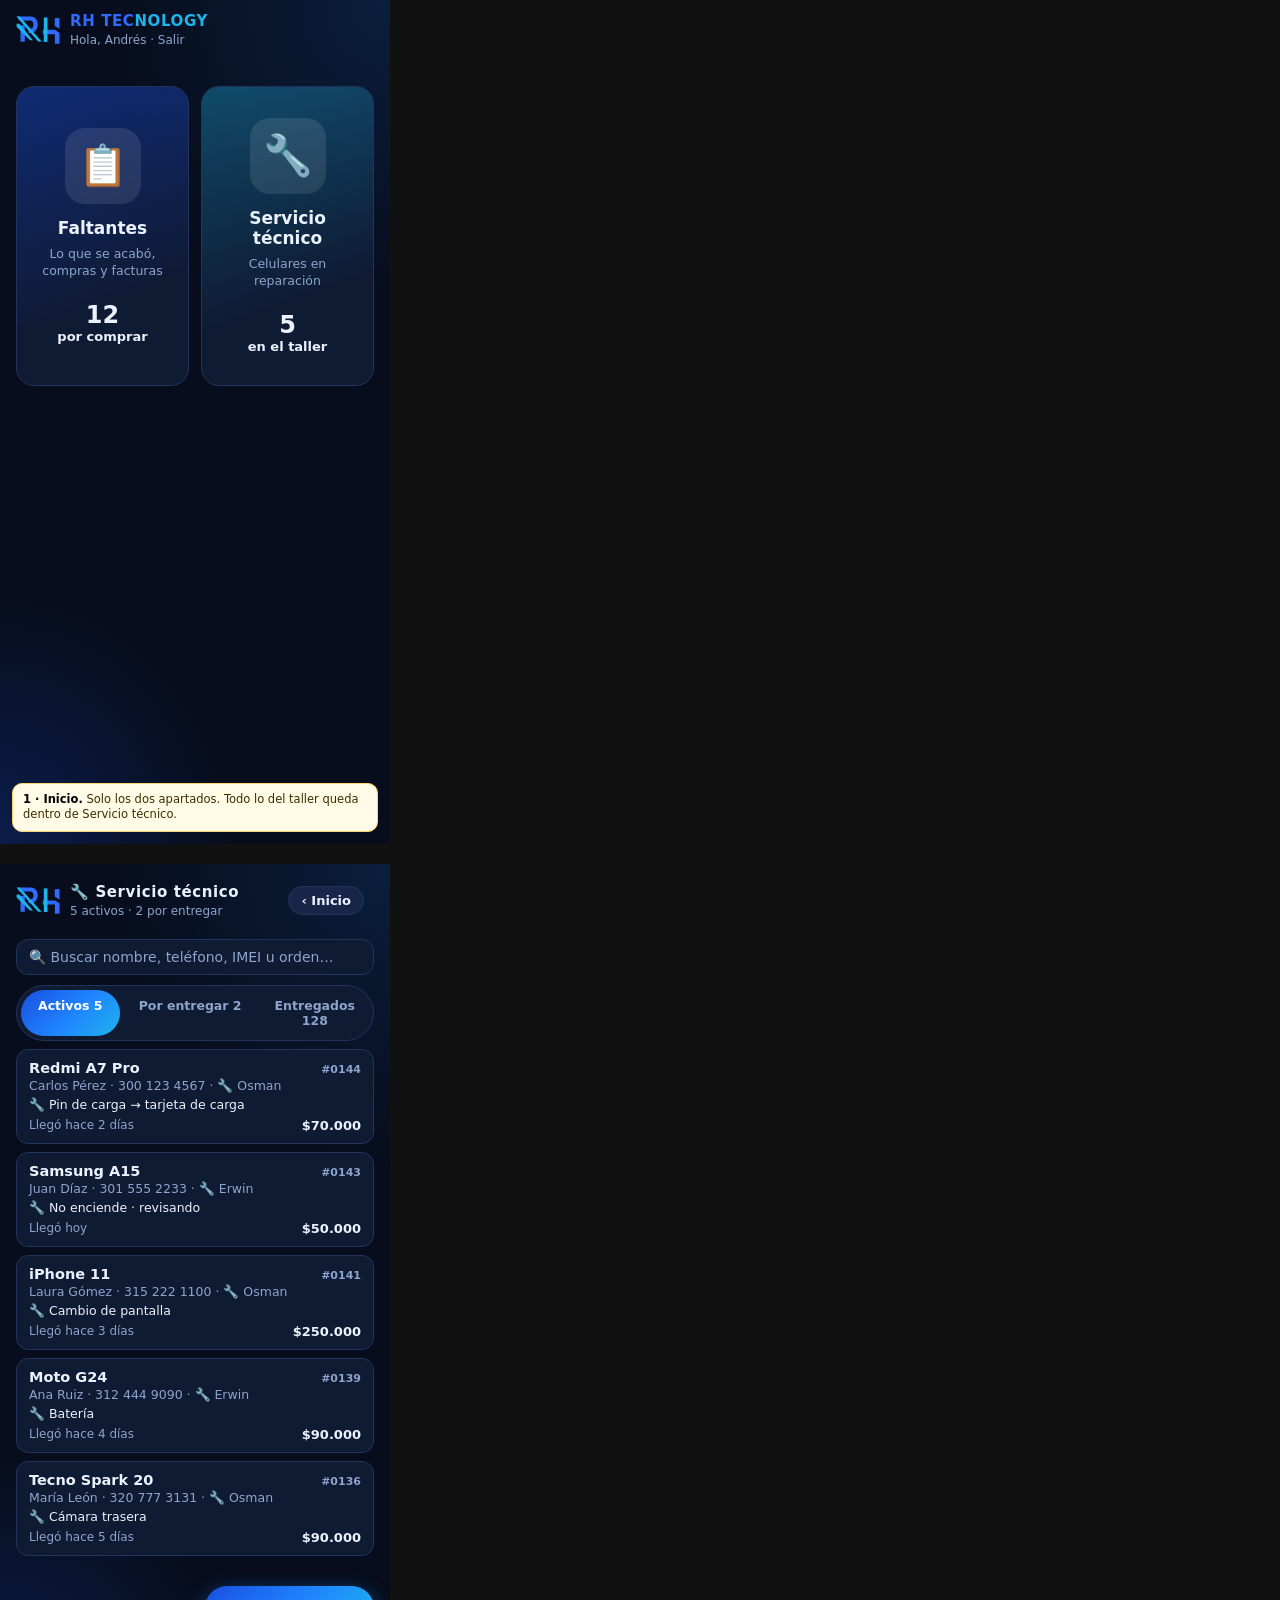
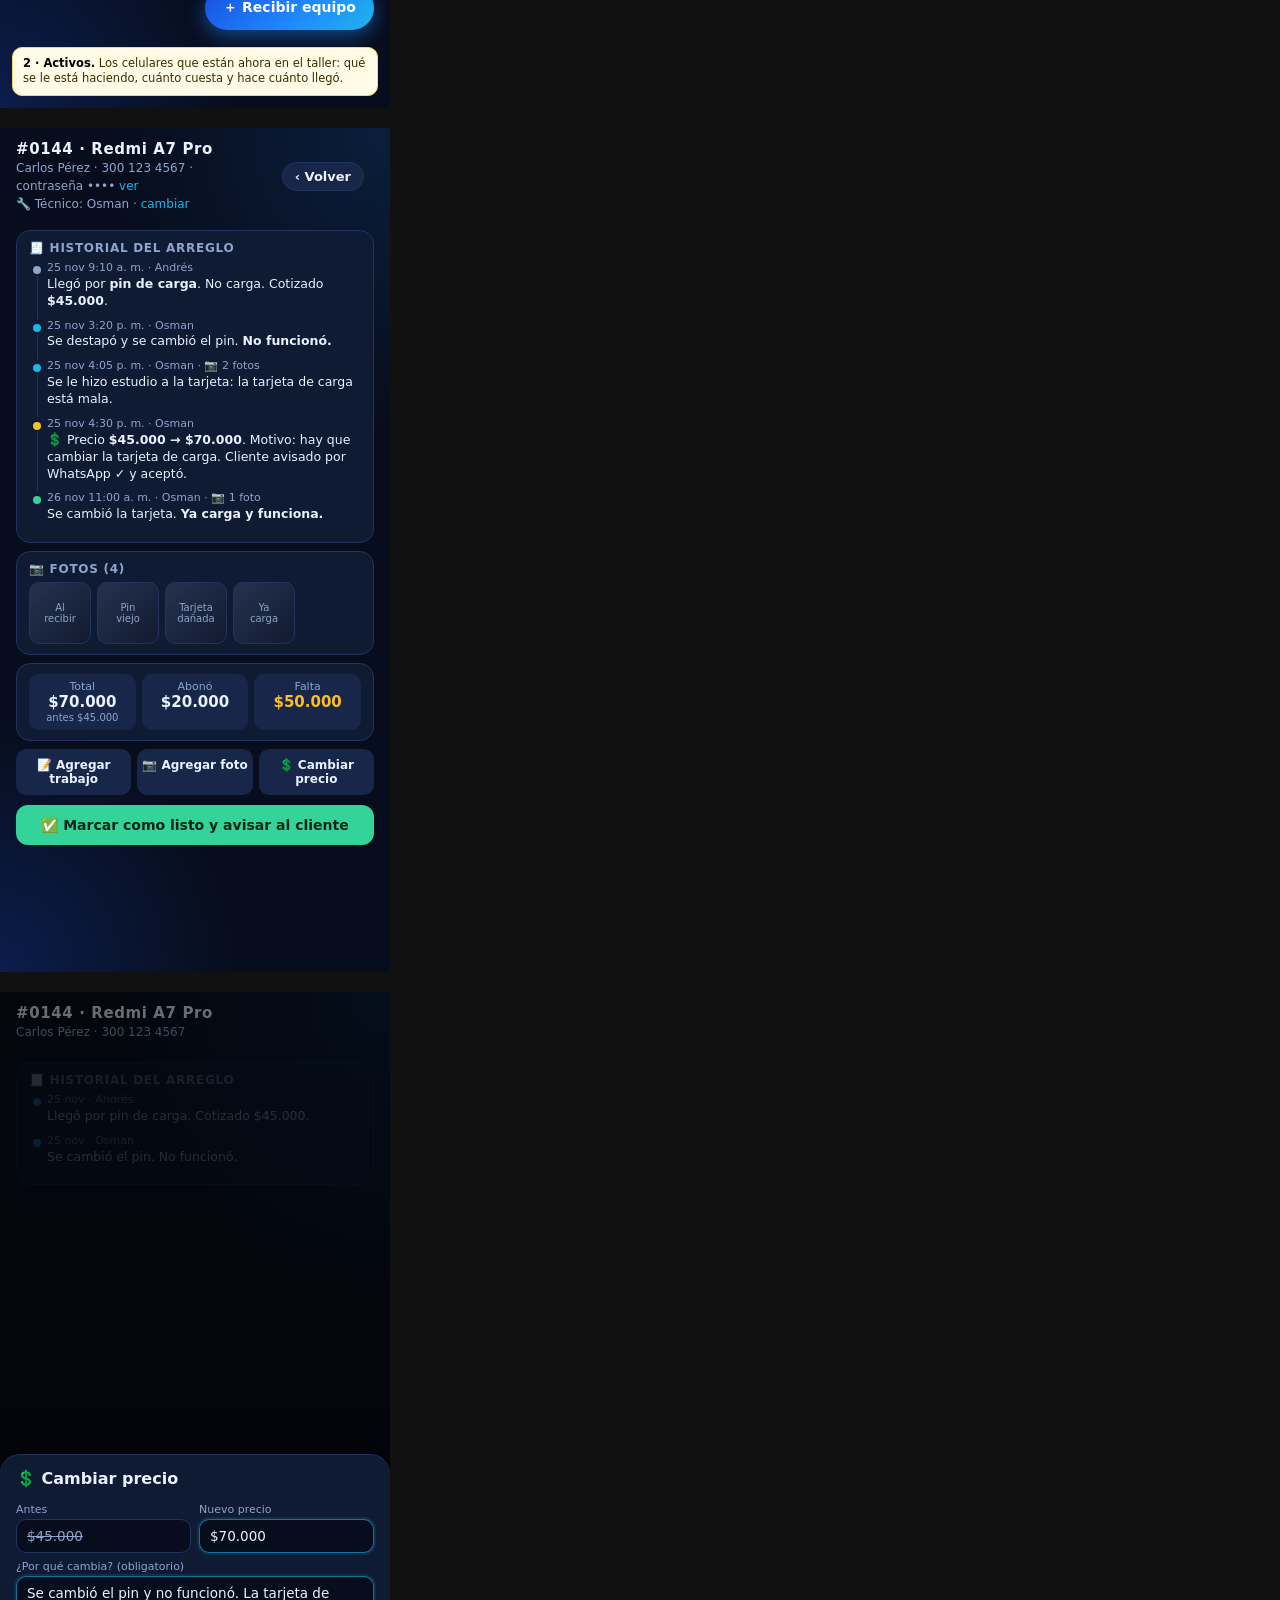
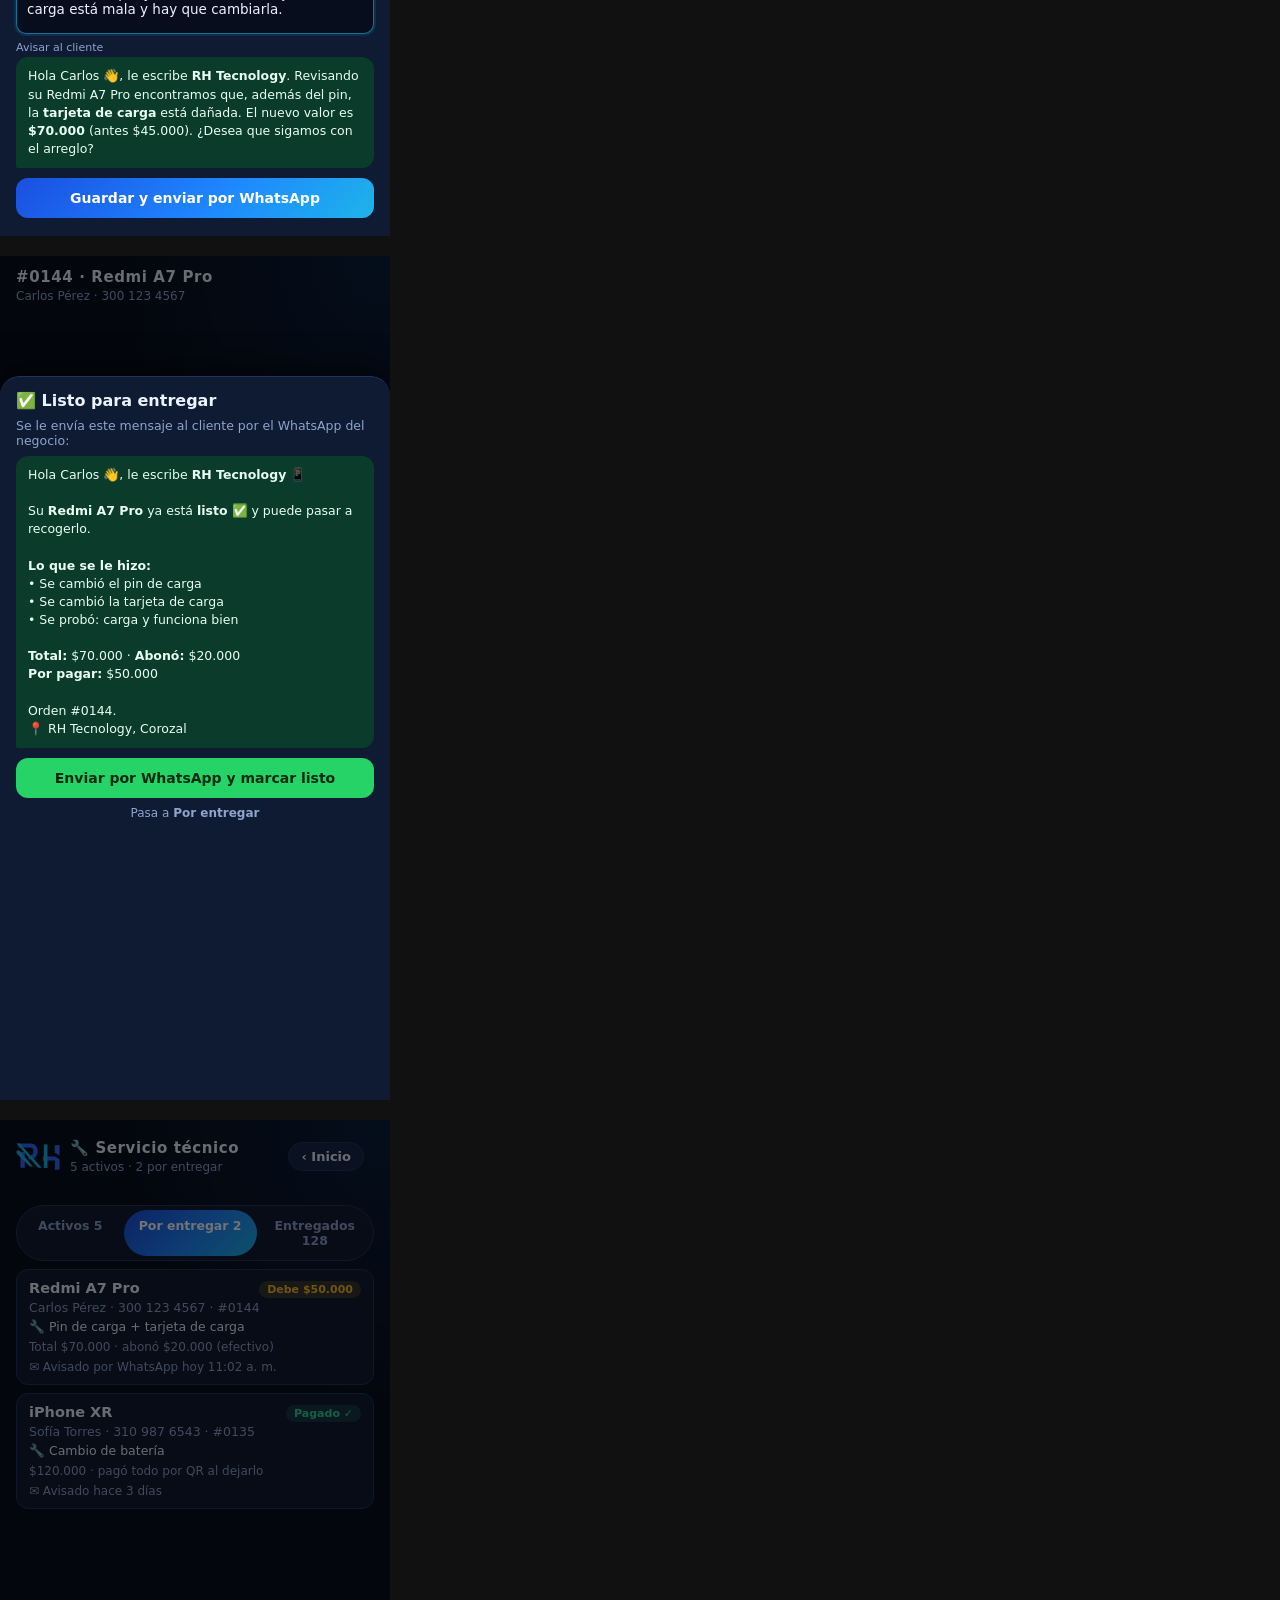
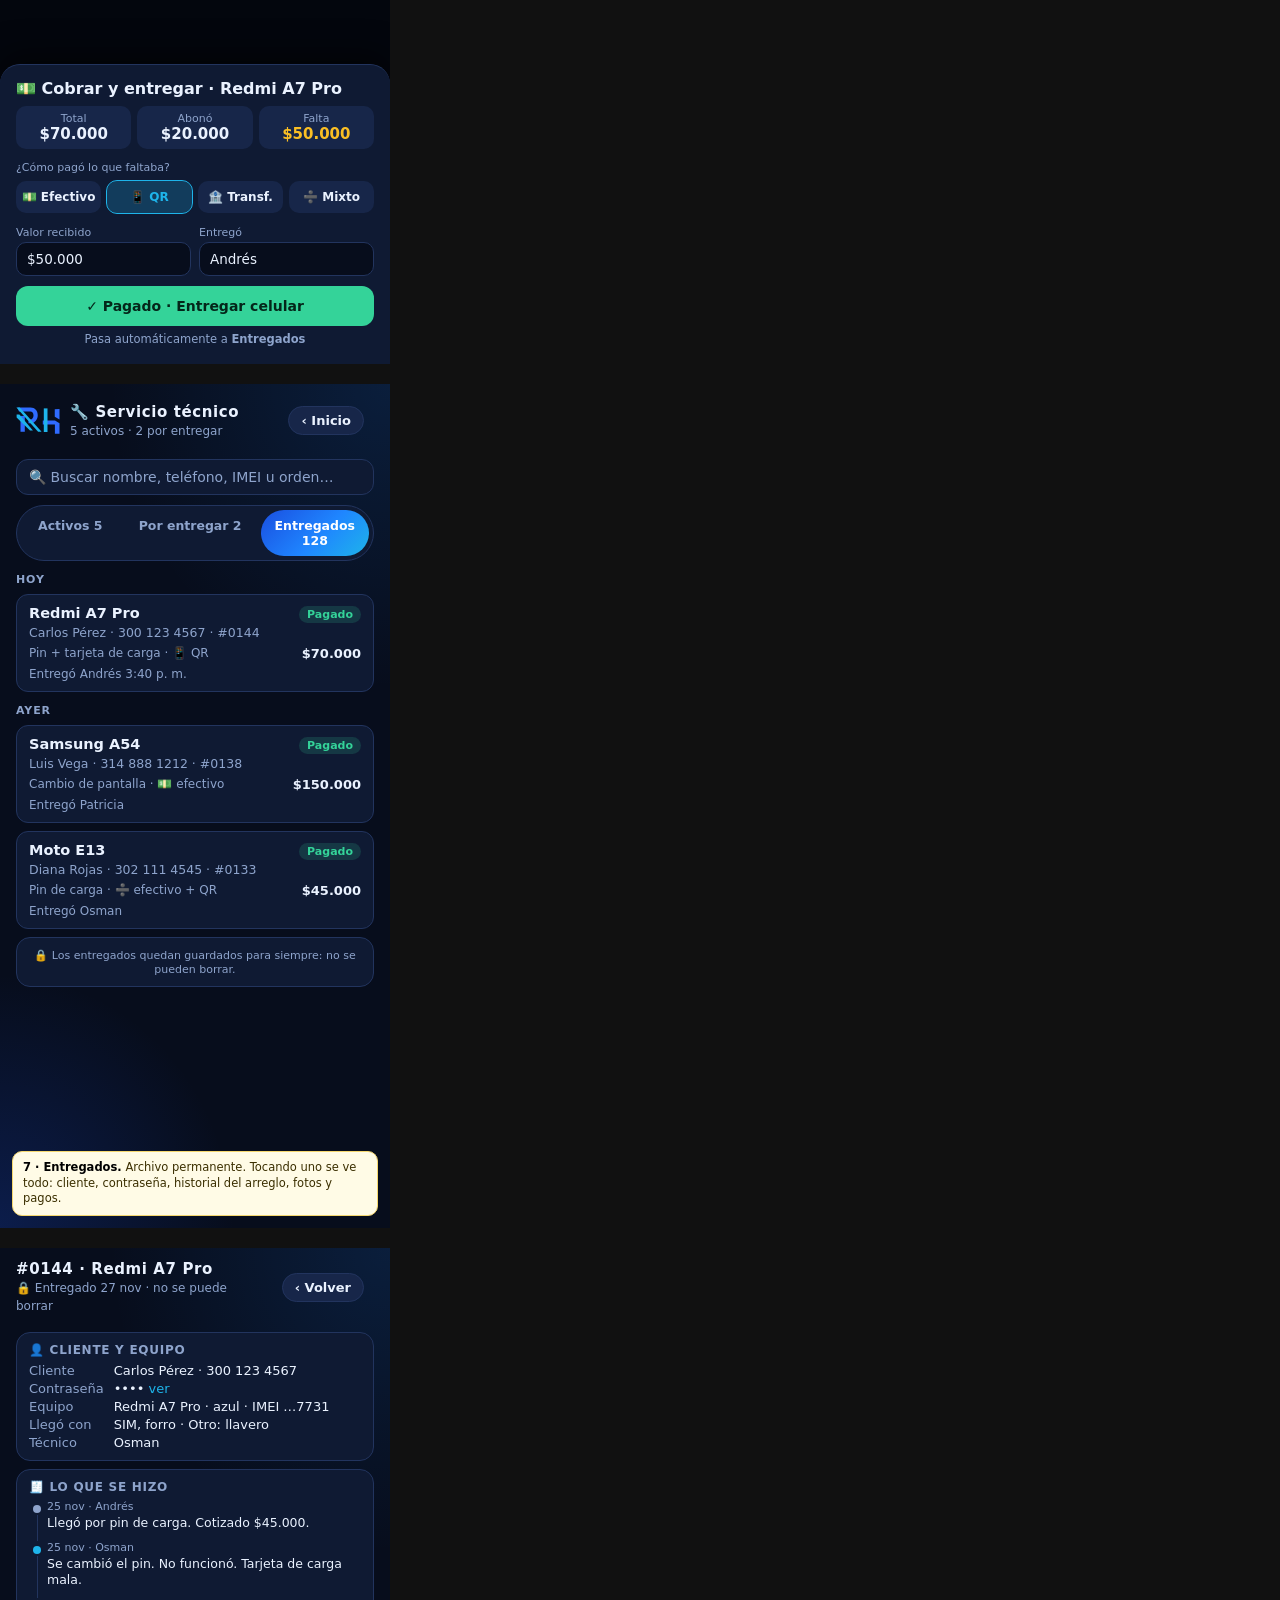
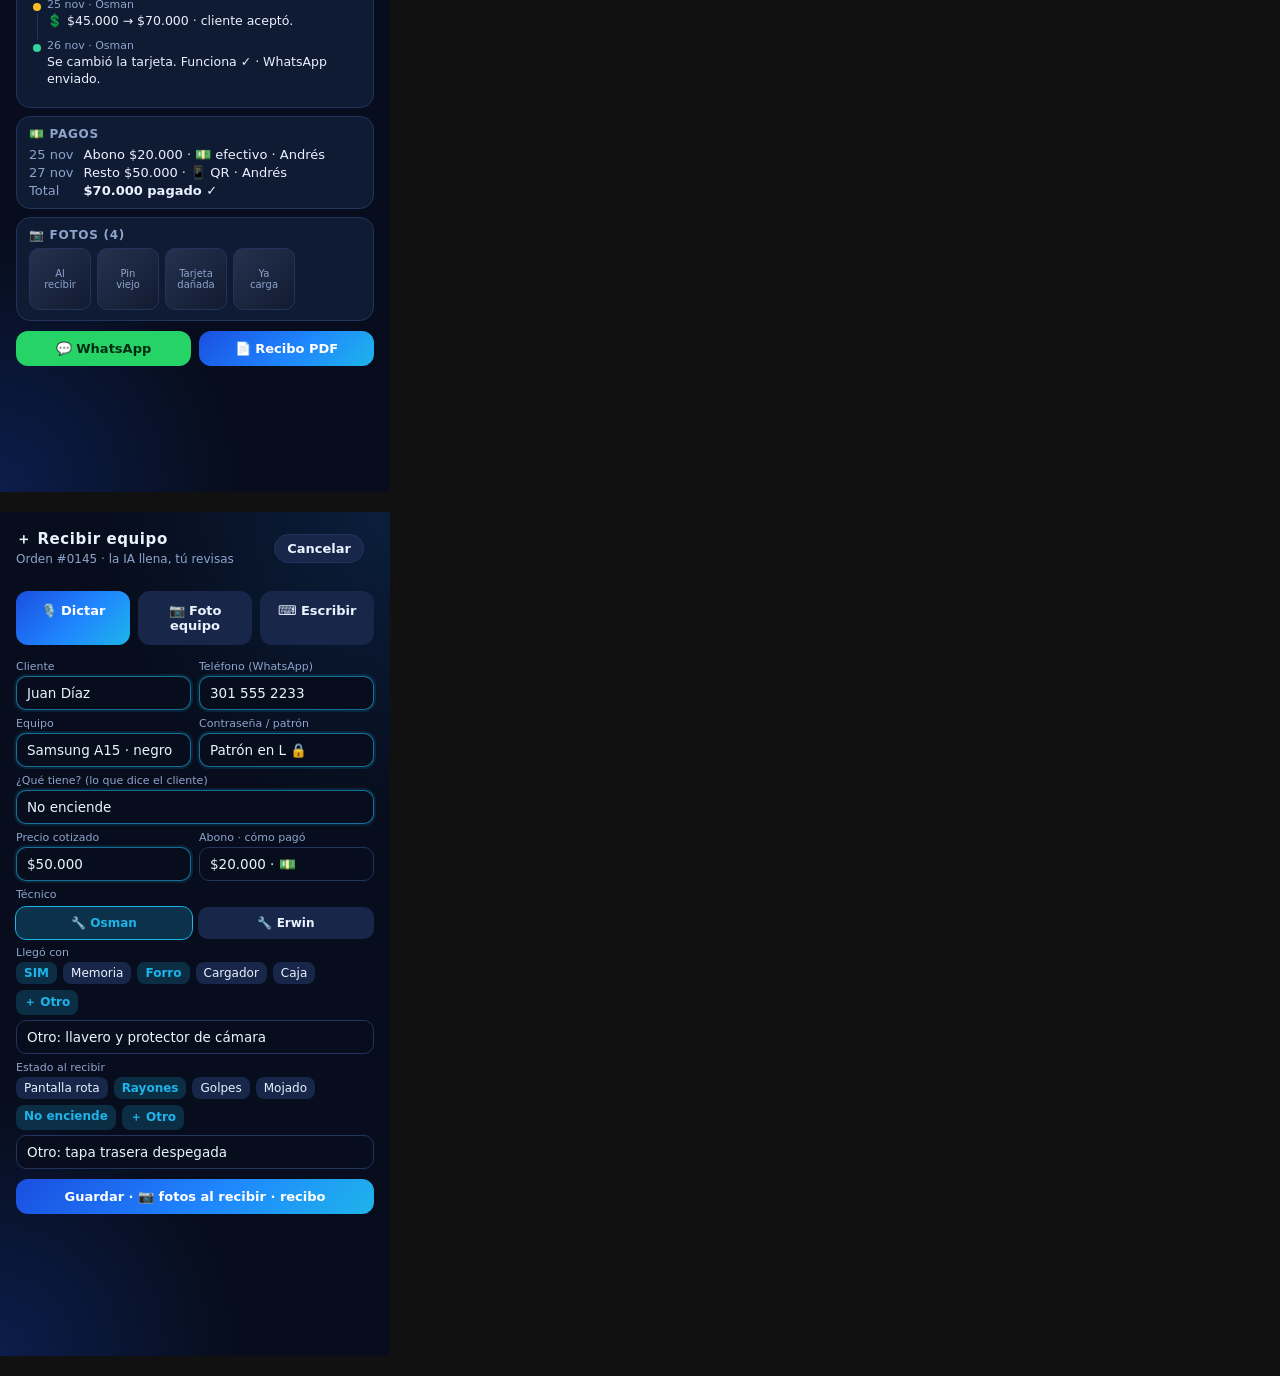
==== commit 69151bd9: "Maqueta Servicio técnico: técnico (Osman/Erwin) y sin garantía Co-Authored-By: Claude Opus 5.5 <nore" ====
--- a/docs/servicio-tecnico/maqueta.html
+++ b/docs/servicio-tecnico/maqueta.html
@@ -143,17 +143,17 @@
 <div class="cuerpo">
  <div class="buscar">🔍 Buscar nombre, teléfono, IMEI u orden…</div>
  <div class="tabs3"><span class="on">Activos 5</span><span>Por entregar 2</span><span>Entregados 128</span></div>
- <div class="eq"><div class="top"><b>Redmi A7 Pro</b><span class="n">#0144</span></div><div class="c">Carlos Pérez · 300 123 4567</div><div class="t">🔧 Pin de carga → tarjeta de carga</div><div class="pie"><span>Llegó hace 2 días</span><span> <b>$70.000</b></span></div></div>
- <div class="eq"><div class="top"><b>Samsung A15</b><span class="n">#0143</span></div><div class="c">Juan Díaz · 301 555 2233</div><div class="t">🔧 No enciende · revisando</div><div class="pie"><span>Llegó hoy</span><span> <b>$50.000</b></span></div></div>
- <div class="eq"><div class="top"><b>iPhone 11</b><span class="n">#0141</span></div><div class="c">Laura Gómez · 315 222 1100</div><div class="t">🔧 Cambio de pantalla</div><div class="pie"><span>Llegó hace 3 días</span><span> <b>$250.000</b></span></div></div>
- <div class="eq"><div class="top"><b>Moto G24</b><span class="n">#0139</span></div><div class="c">Ana Ruiz · 312 444 9090</div><div class="t">🔧 Batería</div><div class="pie"><span>Llegó hace 4 días</span><span> <b>$90.000</b></span></div></div>
- <div class="eq"><div class="top"><b>Tecno Spark 20</b><span class="n">#0136</span></div><div class="c">María León · 320 777 3131</div><div class="t">🔧 Cámara trasera</div><div class="pie"><span>Llegó hace 5 días</span><span> <b>$90.000</b></span></div></div>
+ <div class="eq"><div class="top"><b>Redmi A7 Pro</b><span class="n">#0144</span></div><div class="c">Carlos Pérez · 300 123 4567 · 🔧 Osman</div><div class="t">🔧 Pin de carga → tarjeta de carga</div><div class="pie"><span>Llegó hace 2 días</span><span> <b>$70.000</b></span></div></div>
+ <div class="eq"><div class="top"><b>Samsung A15</b><span class="n">#0143</span></div><div class="c">Juan Díaz · 301 555 2233 · 🔧 Erwin</div><div class="t">🔧 No enciende · revisando</div><div class="pie"><span>Llegó hoy</span><span> <b>$50.000</b></span></div></div>
+ <div class="eq"><div class="top"><b>iPhone 11</b><span class="n">#0141</span></div><div class="c">Laura Gómez · 315 222 1100 · 🔧 Osman</div><div class="t">🔧 Cambio de pantalla</div><div class="pie"><span>Llegó hace 3 días</span><span> <b>$250.000</b></span></div></div>
+ <div class="eq"><div class="top"><b>Moto G24</b><span class="n">#0139</span></div><div class="c">Ana Ruiz · 312 444 9090 · 🔧 Erwin</div><div class="t">🔧 Batería</div><div class="pie"><span>Llegó hace 4 días</span><span> <b>$90.000</b></span></div></div>
+ <div class="eq"><div class="top"><b>Tecno Spark 20</b><span class="n">#0136</span></div><div class="c">María León · 320 777 3131 · 🔧 Osman</div><div class="t">🔧 Cámara trasera</div><div class="pie"><span>Llegó hace 5 días</span><span> <b>$90.000</b></span></div></div>
 </div>
 <div class="fab">＋ Recibir equipo</div>
 <div class="nota"><b>2 · Activos.</b> Los celulares que están ahora en el taller: qué se le está haciendo, cuánto cuesta y hace cuánto llegó.</div>
 </section>
 <section class="pantalla" id="p3">
-<div class="enc"><div><h1>#0144 · Redmi A7 Pro</h1><small>Carlos Pérez · 300 123 4567 · contraseña •••• <span style="color:var(--celeste)">ver</span></small></div><div class="acc"><span class="bt">‹ Volver</span></div></div>
+<div class="enc"><div><h1>#0144 · Redmi A7 Pro</h1><small>Carlos Pérez · 300 123 4567 · contraseña •••• <span style="color:var(--celeste)">ver</span><br>🔧 Técnico: Osman · <span style="color:var(--celeste)">cambiar</span></small></div><div class="acc"><span class="bt">‹ Volver</span></div></div>
 <div class="cuerpo" style="padding-top:0">
  <div class="tarjeta"><h4>🧾 Historial del arreglo</h4>
   <div class="linea" style="--c:var(--suave)"><small>25 nov 9:10 a. m. · Andrés</small>Llegó por <b>pin de carga</b>. No carga. Cotizado <b>$45.000</b>.</div>
@@ -228,7 +228,7 @@
 <section class="pantalla" id="p8">
 <div class="enc"><div><h1>#0144 · Redmi A7 Pro</h1><small>🔒 Entregado 27 nov · no se puede borrar</small></div><div class="acc"><span class="bt">‹ Volver</span></div></div>
 <div class="cuerpo" style="padding-top:0">
- <div class="tarjeta"><h4>👤 Cliente y equipo</h4><div class="kv"><span>Cliente</span><span>Carlos Pérez · 300 123 4567</span><span>Contraseña</span><span>•••• <span style="color:var(--celeste)">ver</span></span><span>Equipo</span><span>Redmi A7 Pro · azul · IMEI …7731</span><span>Llegó con</span><span>SIM, forro · Otro: llavero</span></div></div>
+ <div class="tarjeta"><h4>👤 Cliente y equipo</h4><div class="kv"><span>Cliente</span><span>Carlos Pérez · 300 123 4567</span><span>Contraseña</span><span>•••• <span style="color:var(--celeste)">ver</span></span><span>Equipo</span><span>Redmi A7 Pro · azul · IMEI …7731</span><span>Llegó con</span><span>SIM, forro · Otro: llavero</span><span>Técnico</span><span>Osman</span></div></div>
  <div class="tarjeta"><h4>🧾 Lo que se hizo</h4>
   <div class="linea" style="--c:var(--suave)"><small>25 nov · Andrés</small>Llegó por pin de carga. Cotizado $45.000.</div>
   <div class="linea" style="--c:var(--celeste)"><small>25 nov · Osman</small>Se cambió el pin. No funcionó. Tarjeta de carga mala.</div>
@@ -248,6 +248,7 @@
  <div class="dos"><div class="campo"><label>Equipo</label><div class="in ia">Samsung A15 · negro</div></div><div class="campo"><label>Contraseña / patrón</label><div class="in ia">Patrón en L 🔒</div></div></div>
  <div class="campo"><label>¿Qué tiene? (lo que dice el cliente)</label><div class="in ia">No enciende</div></div>
  <div class="dos"><div class="campo"><label>Precio cotizado</label><div class="in ia">$50.000</div></div><div class="campo"><label>Abono · cómo pagó</label><div class="in">$20.000 · 💵</div></div></div>
+ <div class="campo"><label>Técnico</label><div class="metodos" style="grid-template-columns:1fr 1fr"><span class="on">🔧 Osman</span><span>🔧 Erwin</span></div></div>
  <div class="campo"><label>Llegó con</label><div class="checks"><span class="on">SIM</span><span>Memoria</span><span class="on">Forro</span><span>Cargador</span><span>Caja</span><span class="on">＋ Otro</span></div><div class="in" style="margin-top:5px">Otro: <span style="color:var(--texto)">llavero y protector de cámara</span></div></div>
  <div class="campo"><label>Estado al recibir</label><div class="checks"><span>Pantalla rota</span><span class="on">Rayones</span><span>Golpes</span><span>Mojado</span><span class="on">No enciende</span><span class="on">＋ Otro</span></div><div class="in" style="margin-top:5px">Otro: <span style="color:var(--texto)">tapa trasera despegada</span></div></div>
  <div class="acc pdf" style="margin-top:10px">Guardar · 📷 fotos al recibir · recibo</div>
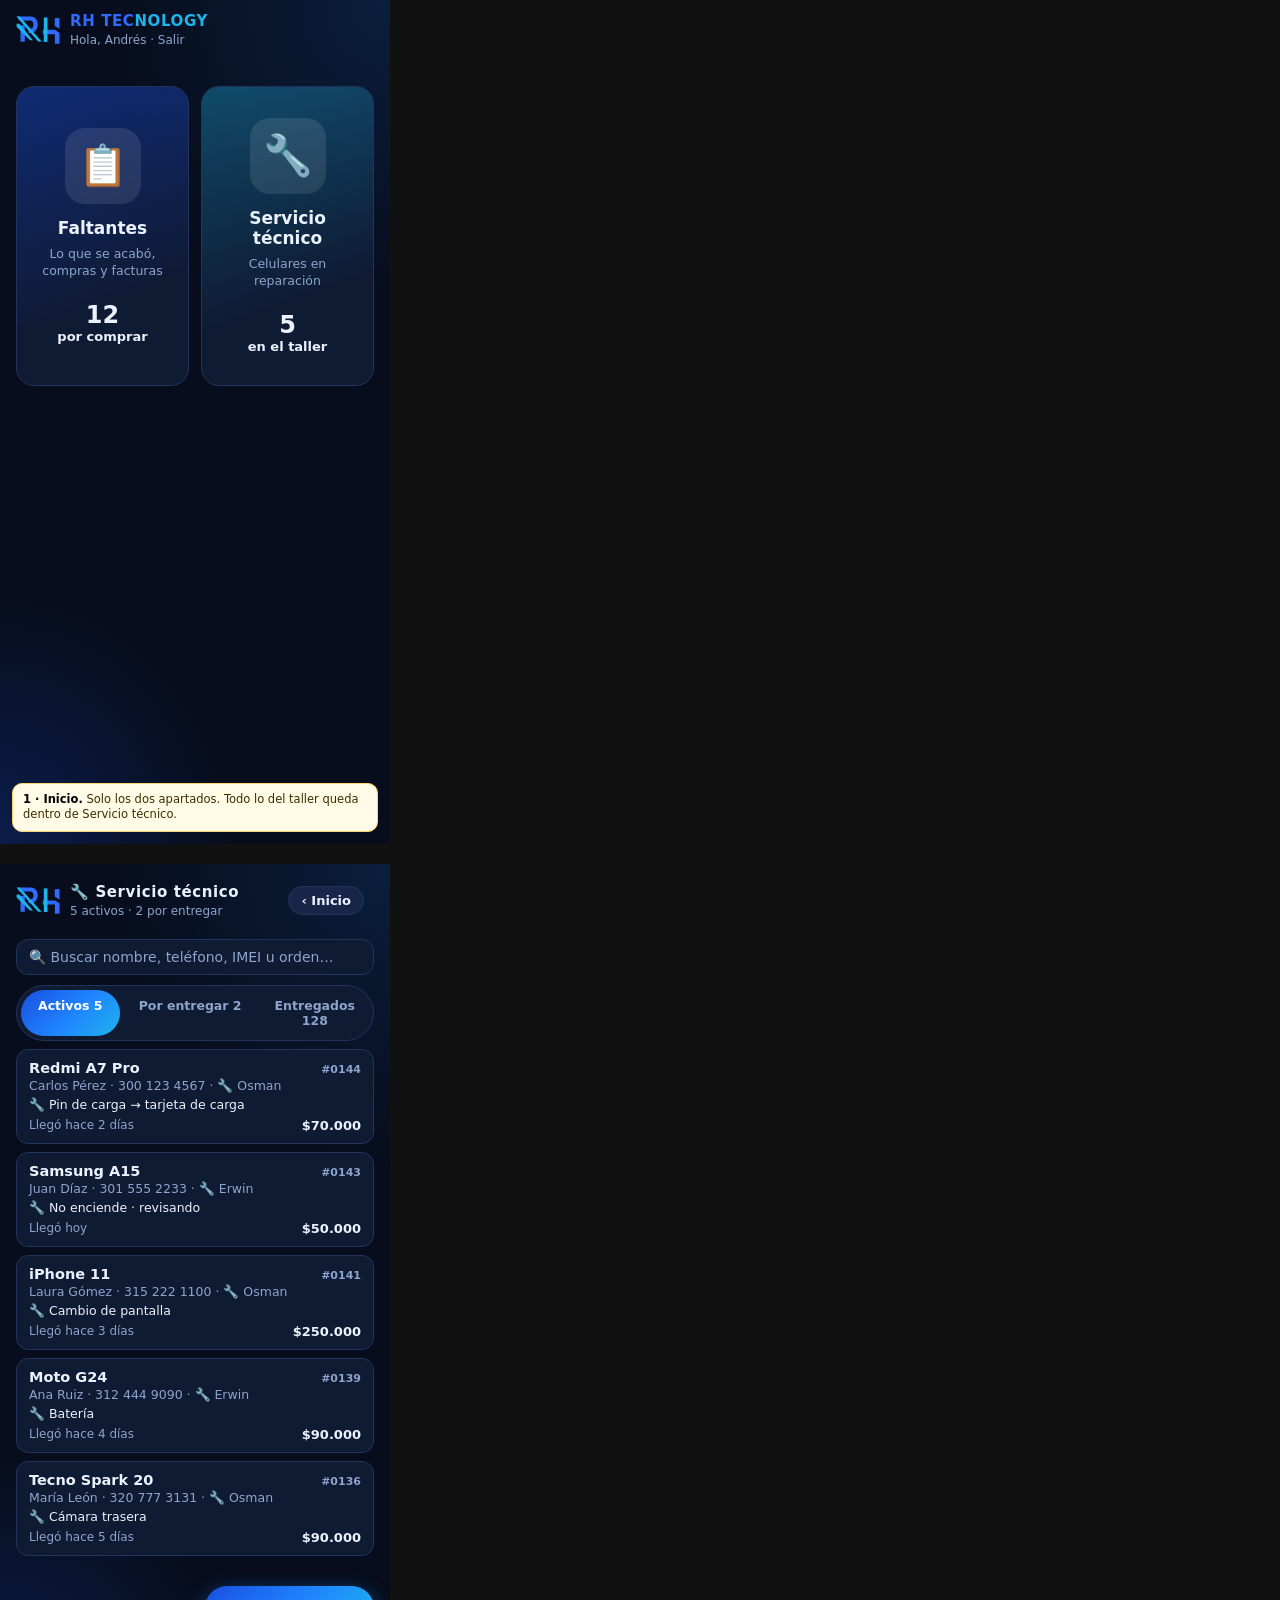
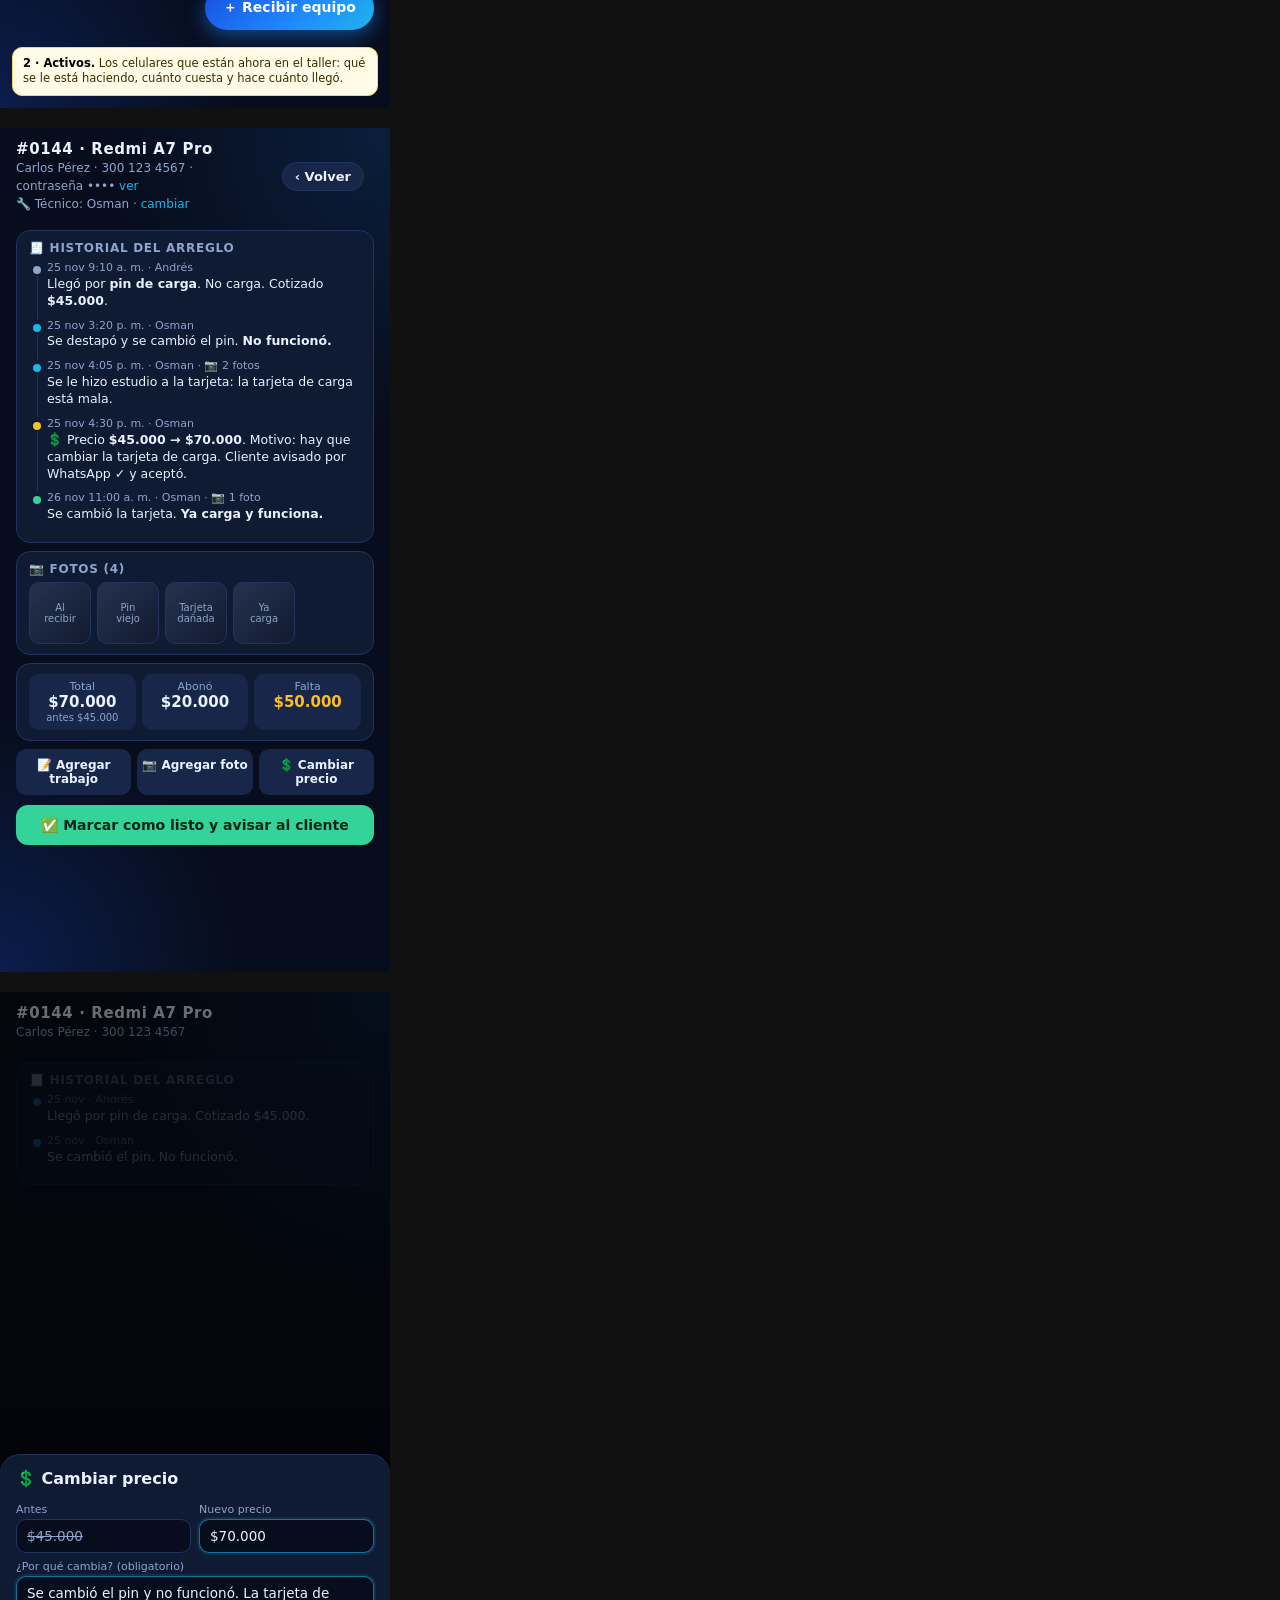
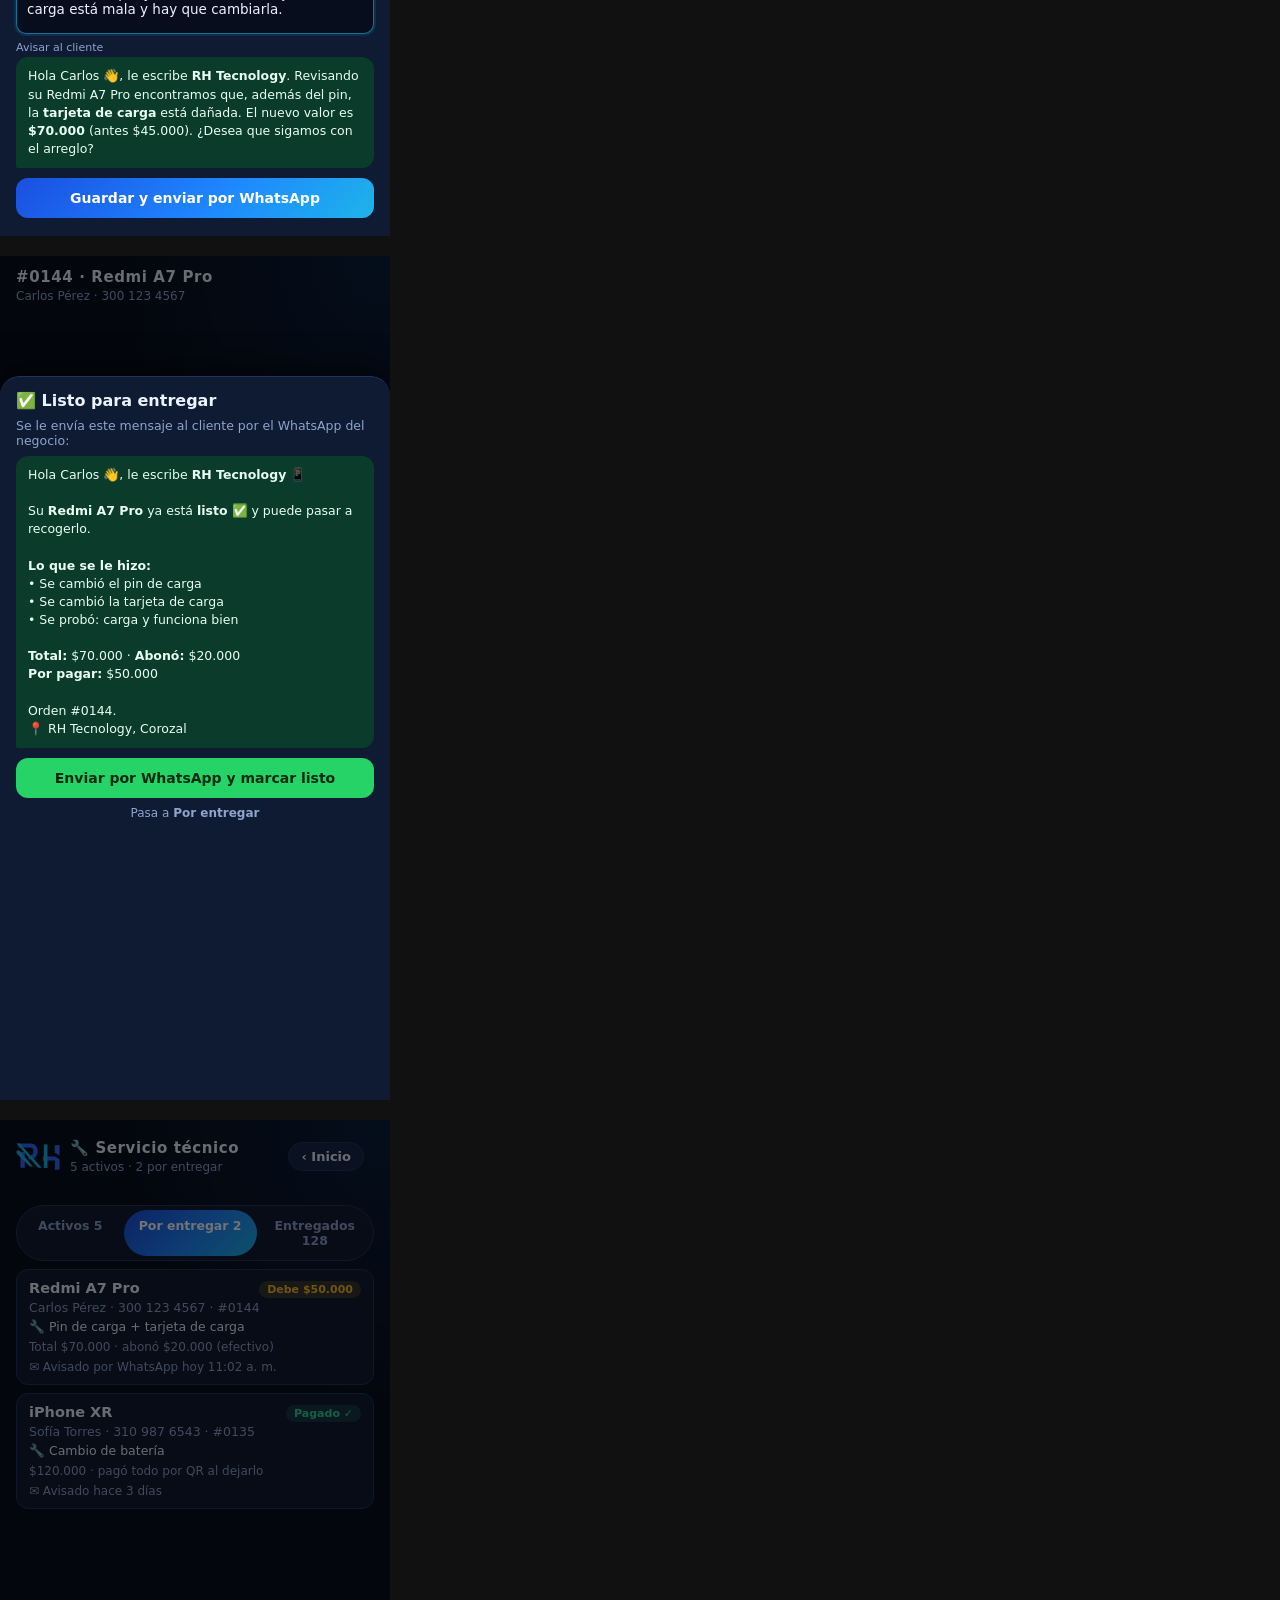
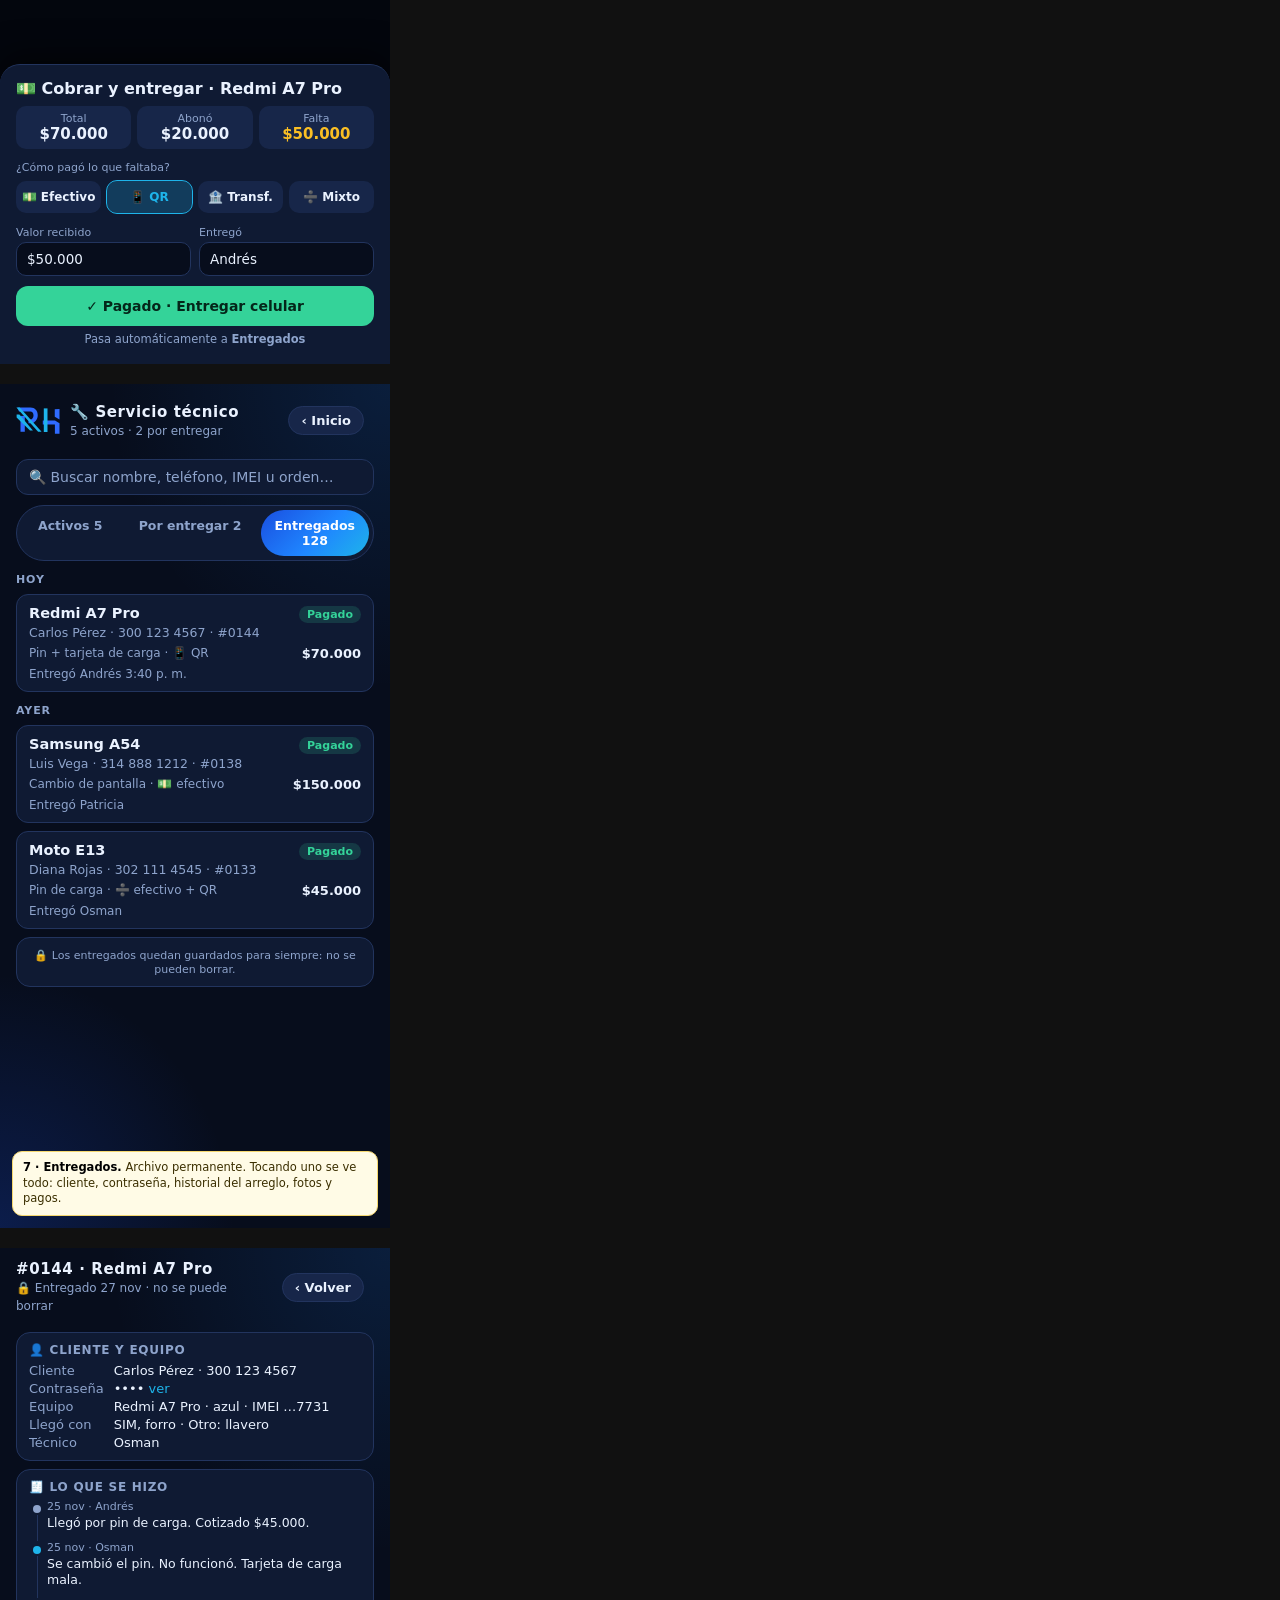
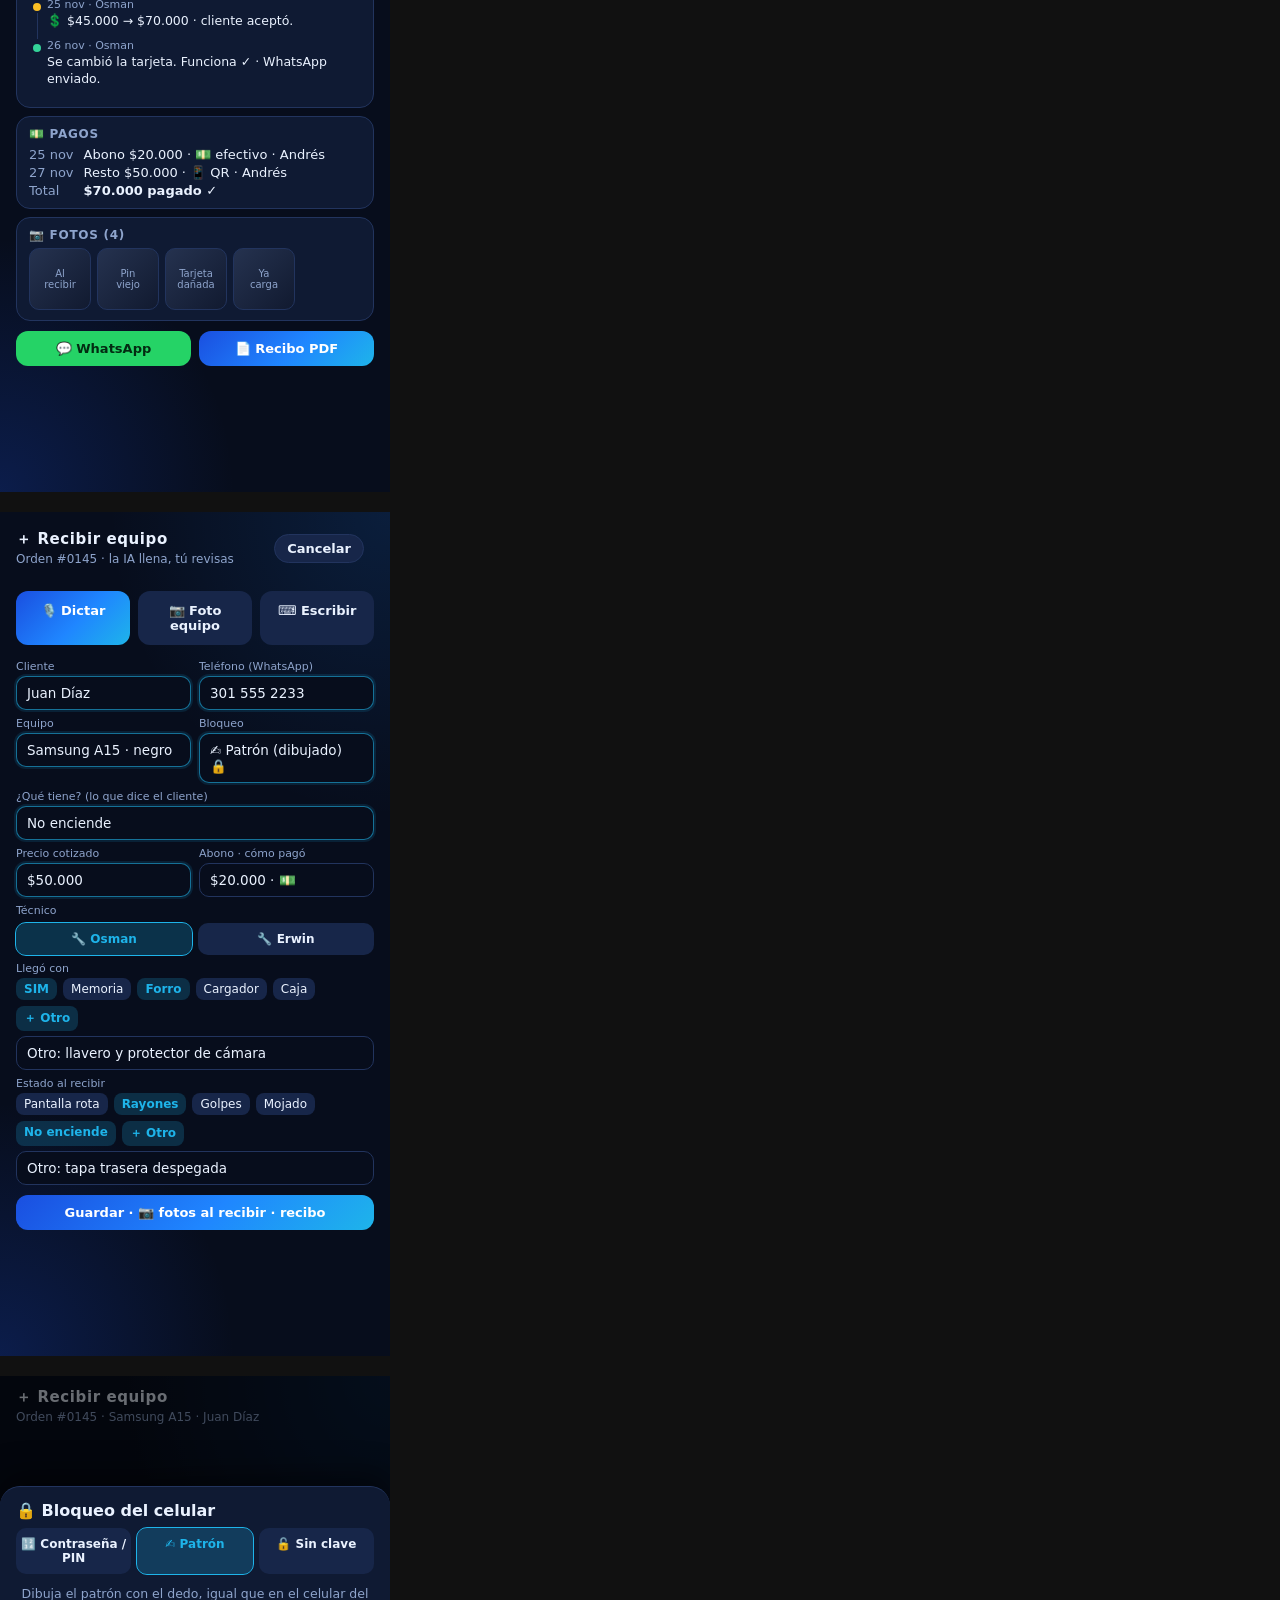
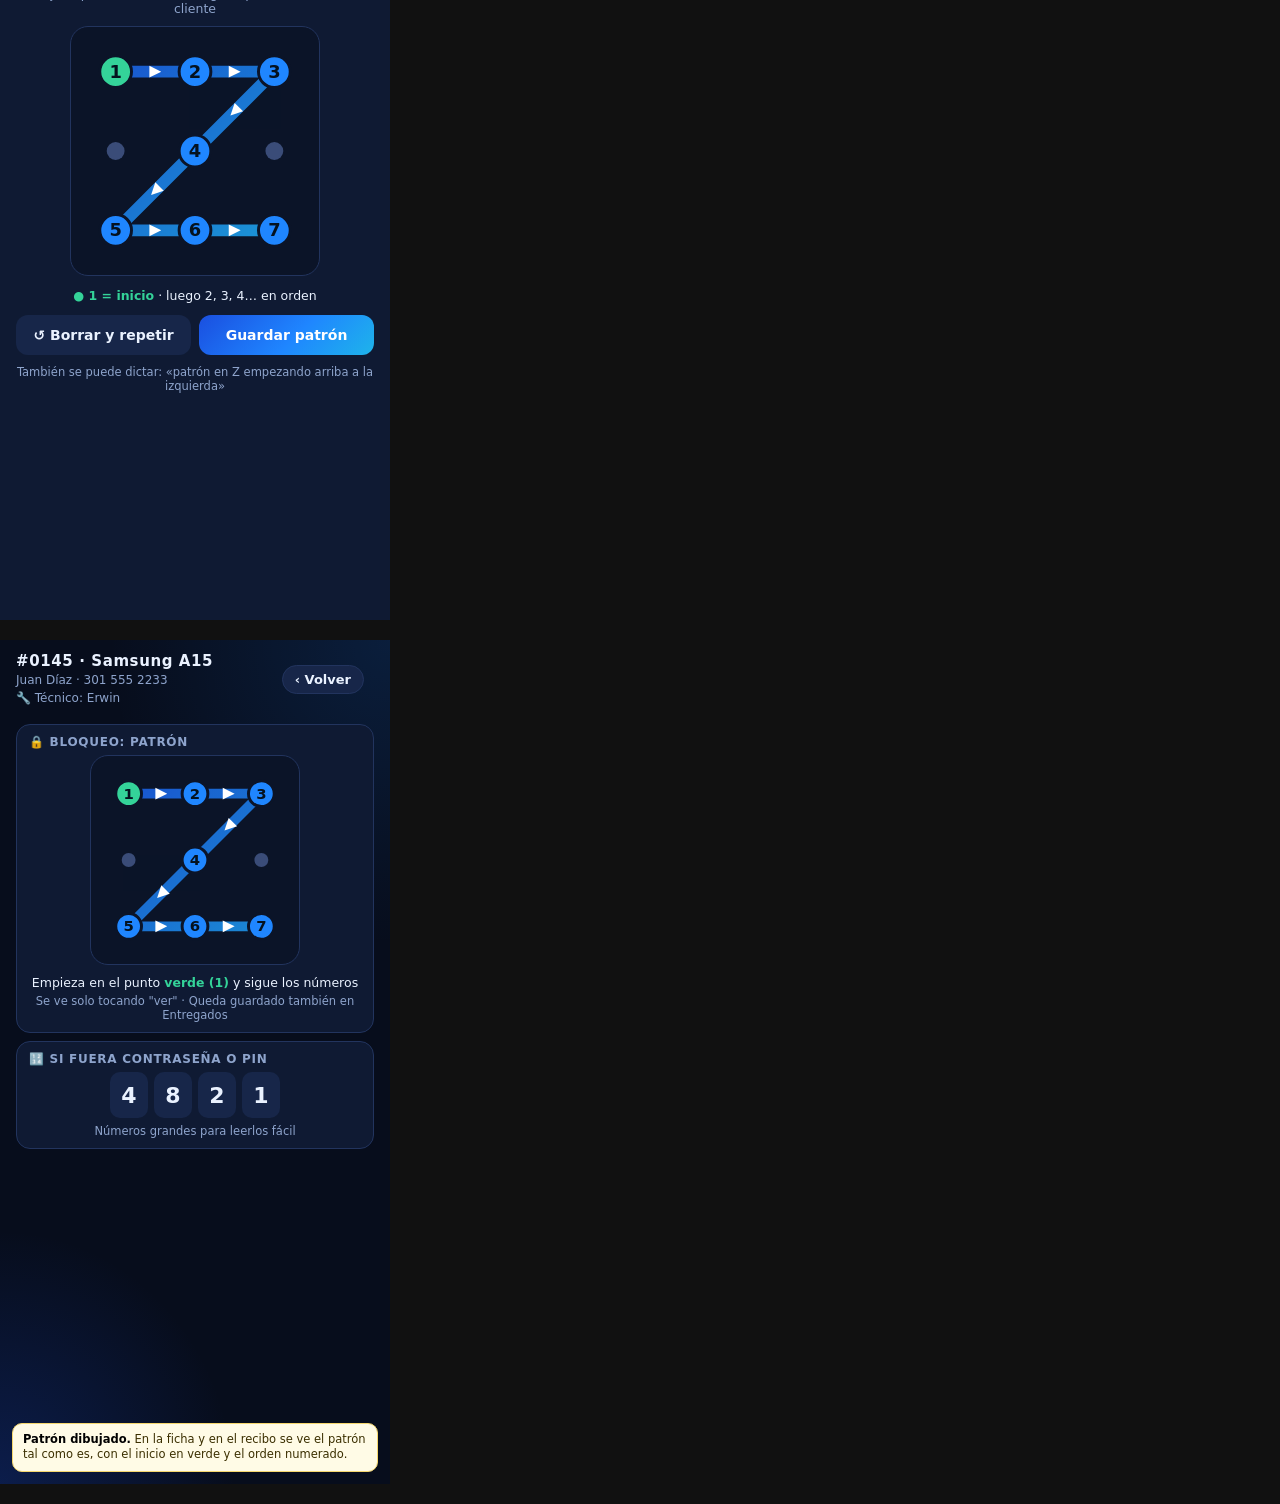
==== commit 38c0f9af: "Maqueta: bloqueo por patrón dibujado Co-Authored-By: Claude Opus 5.5 <noreply@anthropic.com> Claude-" ====
--- a/docs/servicio-tecnico/maqueta.html
+++ b/docs/servicio-tecnico/maqueta.html
@@ -245,7 +245,7 @@
 <div class="cuerpo" style="padding-top:0">
  <div class="voz"><div style="background:var(--degradado);color:#fff">🎙️ Dictar</div><div style="background:var(--sup2)">📷 Foto equipo</div><div style="background:var(--sup2)">⌨️ Escribir</div></div>
  <div class="dos"><div class="campo"><label>Cliente</label><div class="in ia">Juan Díaz</div></div><div class="campo"><label>Teléfono (WhatsApp)</label><div class="in ia">301 555 2233</div></div></div>
- <div class="dos"><div class="campo"><label>Equipo</label><div class="in ia">Samsung A15 · negro</div></div><div class="campo"><label>Contraseña / patrón</label><div class="in ia">Patrón en L 🔒</div></div></div>
+ <div class="dos"><div class="campo"><label>Equipo</label><div class="in ia">Samsung A15 · negro</div></div><div class="campo"><label>Bloqueo</label><div class="in ia">✍️ Patrón (dibujado) 🔒</div></div></div>
  <div class="campo"><label>¿Qué tiene? (lo que dice el cliente)</label><div class="in ia">No enciende</div></div>
  <div class="dos"><div class="campo"><label>Precio cotizado</label><div class="in ia">$50.000</div></div><div class="campo"><label>Abono · cómo pagó</label><div class="in">$20.000 · 💵</div></div></div>
  <div class="campo"><label>Técnico</label><div class="metodos" style="grid-template-columns:1fr 1fr"><span class="on">🔧 Osman</span><span>🔧 Erwin</span></div></div>
@@ -253,4 +253,32 @@
  <div class="campo"><label>Estado al recibir</label><div class="checks"><span>Pantalla rota</span><span class="on">Rayones</span><span>Golpes</span><span>Mojado</span><span class="on">No enciende</span><span class="on">＋ Otro</span></div><div class="in" style="margin-top:5px">Otro: <span style="color:var(--texto)">tapa trasera despegada</span></div></div>
  <div class="acc pdf" style="margin-top:10px">Guardar · 📷 fotos al recibir · recibo</div>
 </div>
+</section><section class="pantalla" id="p10">
+<div class="enc"><div><h1>＋ Recibir equipo</h1><small>Orden #0145 · Samsung A15 · Juan Díaz</small></div></div>
+<div class="velo"></div>
+<div class="hoja" style="top:110px">
+ <h3>🔒 Bloqueo del celular</h3>
+ <div class="metodos" style="grid-template-columns:repeat(3,1fr);margin-bottom:12px"><span>🔢 Contraseña / PIN</span><span class="on">✍️ Patrón</span><span>🔓 Sin clave</span></div>
+ <p style="margin:0 0 10px;font-size:12.5px;color:var(--suave);text-align:center">Dibuja el patrón con el dedo, igual que en el celular del cliente</p>
+ <svg width="250" height="250" viewBox="0 0 250 250" style="display:block;margin:0 auto;background:#0b1428;border-radius:18px;border:1px solid var(--borde)">
+<defs><linearGradient id="g" gradientUnits="userSpaceOnUse" x1="0" y1="0" x2="250" y2="250"><stop offset="0" stop-color="#1a4fe0"/><stop offset="1" stop-color="#1eb4ea"/></linearGradient></defs><line x1="45" y1="45" x2="125" y2="45" stroke="url(#g)" stroke-width="12" stroke-linecap="round" opacity=".9"/><line x1="125" y1="45" x2="205" y2="45" stroke="url(#g)" stroke-width="12" stroke-linecap="round" opacity=".9"/><line x1="205" y1="45" x2="125" y2="125" stroke="url(#g)" stroke-width="12" stroke-linecap="round" opacity=".9"/><line x1="125" y1="125" x2="45" y2="205" stroke="url(#g)" stroke-width="12" stroke-linecap="round" opacity=".9"/><line x1="45" y1="205" x2="125" y2="205" stroke="url(#g)" stroke-width="12" stroke-linecap="round" opacity=".9"/><line x1="125" y1="205" x2="205" y2="205" stroke="url(#g)" stroke-width="12" stroke-linecap="round" opacity=".9"/><path d="M -6 -6 L 6 0 L -6 6 Z" fill="#fff" transform="translate(85,45) rotate(0)"/><path d="M -6 -6 L 6 0 L -6 6 Z" fill="#fff" transform="translate(165,45) rotate(0)"/><path d="M -6 -6 L 6 0 L -6 6 Z" fill="#fff" transform="translate(165,85) rotate(135)"/><path d="M -6 -6 L 6 0 L -6 6 Z" fill="#fff" transform="translate(85,165) rotate(135)"/><path d="M -6 -6 L 6 0 L -6 6 Z" fill="#fff" transform="translate(85,205) rotate(0)"/><path d="M -6 -6 L 6 0 L -6 6 Z" fill="#fff" transform="translate(165,205) rotate(0)"/><circle cx="45" cy="45" r="16" fill="#34d399" stroke="#0b1428" stroke-width="3"/><text x="45" y="51" text-anchor="middle" font-size="18" font-weight="800" fill="#04121f">1</text><circle cx="125" cy="45" r="16" fill="#1f86ff" stroke="#0b1428" stroke-width="3"/><text x="125" y="51" text-anchor="middle" font-size="18" font-weight="800" fill="#04121f">2</text><circle cx="205" cy="45" r="16" fill="#1f86ff" stroke="#0b1428" stroke-width="3"/><text x="205" y="51" text-anchor="middle" font-size="18" font-weight="800" fill="#04121f">3</text><circle cx="45" cy="125" r="9" fill="#3a4c78"/><circle cx="125" cy="125" r="16" fill="#1f86ff" stroke="#0b1428" stroke-width="3"/><text x="125" y="131" text-anchor="middle" font-size="18" font-weight="800" fill="#04121f">4</text><circle cx="205" cy="125" r="9" fill="#3a4c78"/><circle cx="45" cy="205" r="16" fill="#1f86ff" stroke="#0b1428" stroke-width="3"/><text x="45" y="211" text-anchor="middle" font-size="18" font-weight="800" fill="#04121f">5</text><circle cx="125" cy="205" r="16" fill="#1f86ff" stroke="#0b1428" stroke-width="3"/><text x="125" y="211" text-anchor="middle" font-size="18" font-weight="800" fill="#04121f">6</text><circle cx="205" cy="205" r="16" fill="#1f86ff" stroke="#0b1428" stroke-width="3"/><text x="205" y="211" text-anchor="middle" font-size="18" font-weight="800" fill="#04121f">7</text></svg>
+ <p style="margin:12px 0 0;font-size:12.5px;text-align:center"><span style="color:var(--exito);font-weight:800">● 1 = inicio</span> · luego 2, 3, 4… en orden</p>
+ <div class="dos" style="margin-top:12px"><div class="grande" style="background:var(--sup2);margin:0">↺ Borrar y repetir</div><div class="grande" style="background:var(--degradado);color:#fff;margin:0">Guardar patrón</div></div>
+ <p style="margin:10px 0 0;font-size:11.5px;color:var(--suave);text-align:center">También se puede dictar: «patrón en Z empezando arriba a la izquierda»</p>
+</div>
+</section><section class="pantalla" id="p11">
+<div class="enc"><div><h1>#0145 · Samsung A15</h1><small>Juan Díaz · 301 555 2233<br>🔧 Técnico: Erwin</small></div><div class="acc"><span class="bt">‹ Volver</span></div></div>
+<div class="cuerpo" style="padding-top:0">
+ <div class="tarjeta"><h4>🔒 Bloqueo: patrón</h4>
+  <svg width="210" height="210" viewBox="0 0 210 210" style="display:block;margin:0 auto;background:#0b1428;border-radius:18px;border:1px solid var(--borde)">
+<defs><linearGradient id="g" gradientUnits="userSpaceOnUse" x1="0" y1="0" x2="210" y2="210"><stop offset="0" stop-color="#1a4fe0"/><stop offset="1" stop-color="#1eb4ea"/></linearGradient></defs><line x1="38" y1="38" x2="105" y2="38" stroke="url(#g)" stroke-width="10" stroke-linecap="round" opacity=".9"/><line x1="105" y1="38" x2="172" y2="38" stroke="url(#g)" stroke-width="10" stroke-linecap="round" opacity=".9"/><line x1="172" y1="38" x2="105" y2="105" stroke="url(#g)" stroke-width="10" stroke-linecap="round" opacity=".9"/><line x1="105" y1="105" x2="38" y2="172" stroke="url(#g)" stroke-width="10" stroke-linecap="round" opacity=".9"/><line x1="38" y1="172" x2="105" y2="172" stroke="url(#g)" stroke-width="10" stroke-linecap="round" opacity=".9"/><line x1="105" y1="172" x2="172" y2="172" stroke="url(#g)" stroke-width="10" stroke-linecap="round" opacity=".9"/><path d="M -6 -6 L 6 0 L -6 6 Z" fill="#fff" transform="translate(71,38) rotate(0)"/><path d="M -6 -6 L 6 0 L -6 6 Z" fill="#fff" transform="translate(139,38) rotate(0)"/><path d="M -6 -6 L 6 0 L -6 6 Z" fill="#fff" transform="translate(139,71) rotate(135)"/><path d="M -6 -6 L 6 0 L -6 6 Z" fill="#fff" transform="translate(71,139) rotate(135)"/><path d="M -6 -6 L 6 0 L -6 6 Z" fill="#fff" transform="translate(71,172) rotate(0)"/><path d="M -6 -6 L 6 0 L -6 6 Z" fill="#fff" transform="translate(139,172) rotate(0)"/><circle cx="38" cy="38" r="13" fill="#34d399" stroke="#0b1428" stroke-width="3"/><text x="38" y="43" text-anchor="middle" font-size="15" font-weight="800" fill="#04121f">1</text><circle cx="105" cy="38" r="13" fill="#1f86ff" stroke="#0b1428" stroke-width="3"/><text x="105" y="43" text-anchor="middle" font-size="15" font-weight="800" fill="#04121f">2</text><circle cx="172" cy="38" r="13" fill="#1f86ff" stroke="#0b1428" stroke-width="3"/><text x="172" y="43" text-anchor="middle" font-size="15" font-weight="800" fill="#04121f">3</text><circle cx="38" cy="105" r="7" fill="#3a4c78"/><circle cx="105" cy="105" r="13" fill="#1f86ff" stroke="#0b1428" stroke-width="3"/><text x="105" y="110" text-anchor="middle" font-size="15" font-weight="800" fill="#04121f">4</text><circle cx="172" cy="105" r="7" fill="#3a4c78"/><circle cx="38" cy="172" r="13" fill="#1f86ff" stroke="#0b1428" stroke-width="3"/><text x="38" y="177" text-anchor="middle" font-size="15" font-weight="800" fill="#04121f">5</text><circle cx="105" cy="172" r="13" fill="#1f86ff" stroke="#0b1428" stroke-width="3"/><text x="105" y="177" text-anchor="middle" font-size="15" font-weight="800" fill="#04121f">6</text><circle cx="172" cy="172" r="13" fill="#1f86ff" stroke="#0b1428" stroke-width="3"/><text x="172" y="177" text-anchor="middle" font-size="15" font-weight="800" fill="#04121f">7</text></svg>
+  <p style="margin:10px 0 0;font-size:12.5px;text-align:center">Empieza en el punto <b style="color:var(--exito)">verde (1)</b> y sigue los números</p>
+  <p style="margin:4px 0 0;font-size:11.5px;color:var(--suave);text-align:center">Se ve solo tocando "ver" · Queda guardado también en Entregados</p>
+ </div>
+ <div class="tarjeta"><h4>🔢 Si fuera contraseña o PIN</h4>
+  <div style="display:flex;gap:6px;justify-content:center;margin:4px 0"><span style="width:38px;height:46px;border-radius:10px;background:var(--sup2);display:grid;place-items:center;font-size:22px;font-weight:800">4</span><span style="width:38px;height:46px;border-radius:10px;background:var(--sup2);display:grid;place-items:center;font-size:22px;font-weight:800">8</span><span style="width:38px;height:46px;border-radius:10px;background:var(--sup2);display:grid;place-items:center;font-size:22px;font-weight:800">2</span><span style="width:38px;height:46px;border-radius:10px;background:var(--sup2);display:grid;place-items:center;font-size:22px;font-weight:800">1</span></div>
+  <p style="margin:6px 0 0;font-size:11.5px;color:var(--suave);text-align:center">Números grandes para leerlos fácil</p>
+ </div>
+</div>
+<div class="nota"><b>Patrón dibujado.</b> En la ficha y en el recibo se ve el patrón tal como es, con el inicio en verde y el orden numerado.</div>
 </section></body></html>
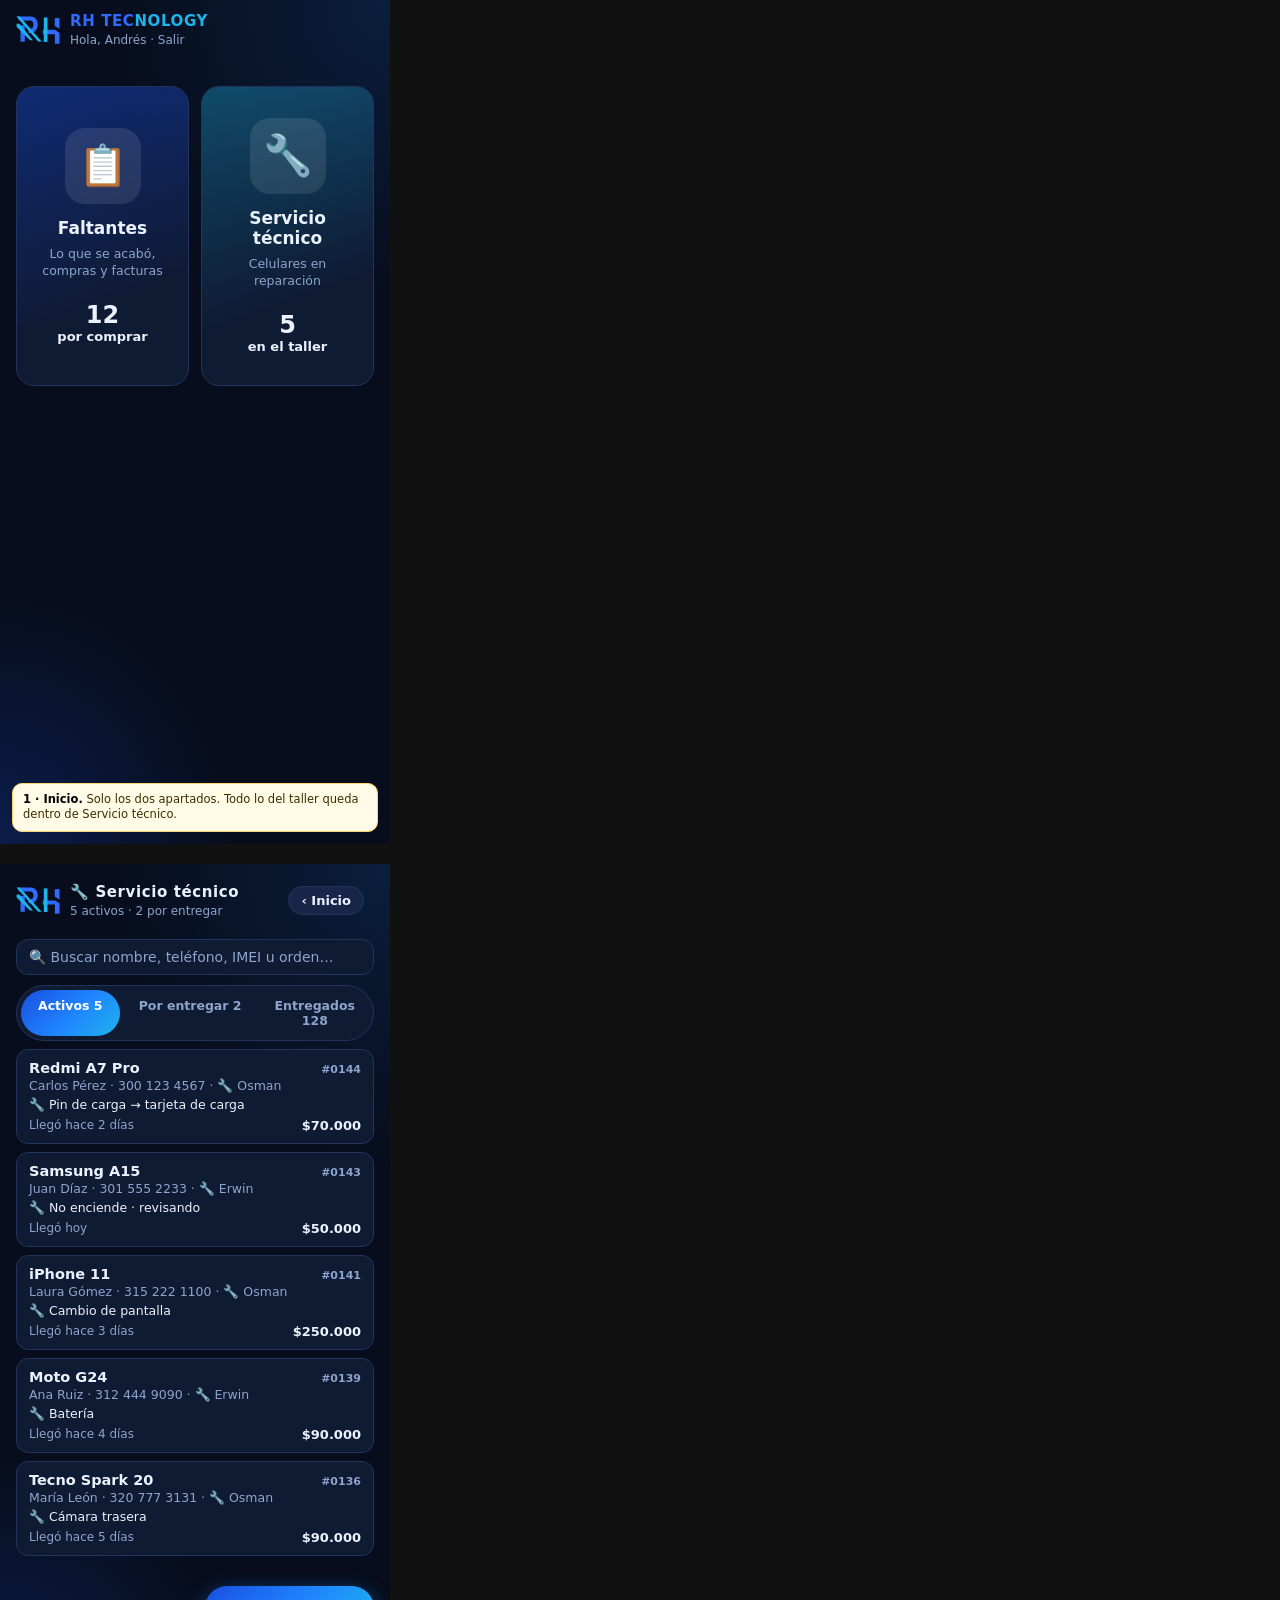
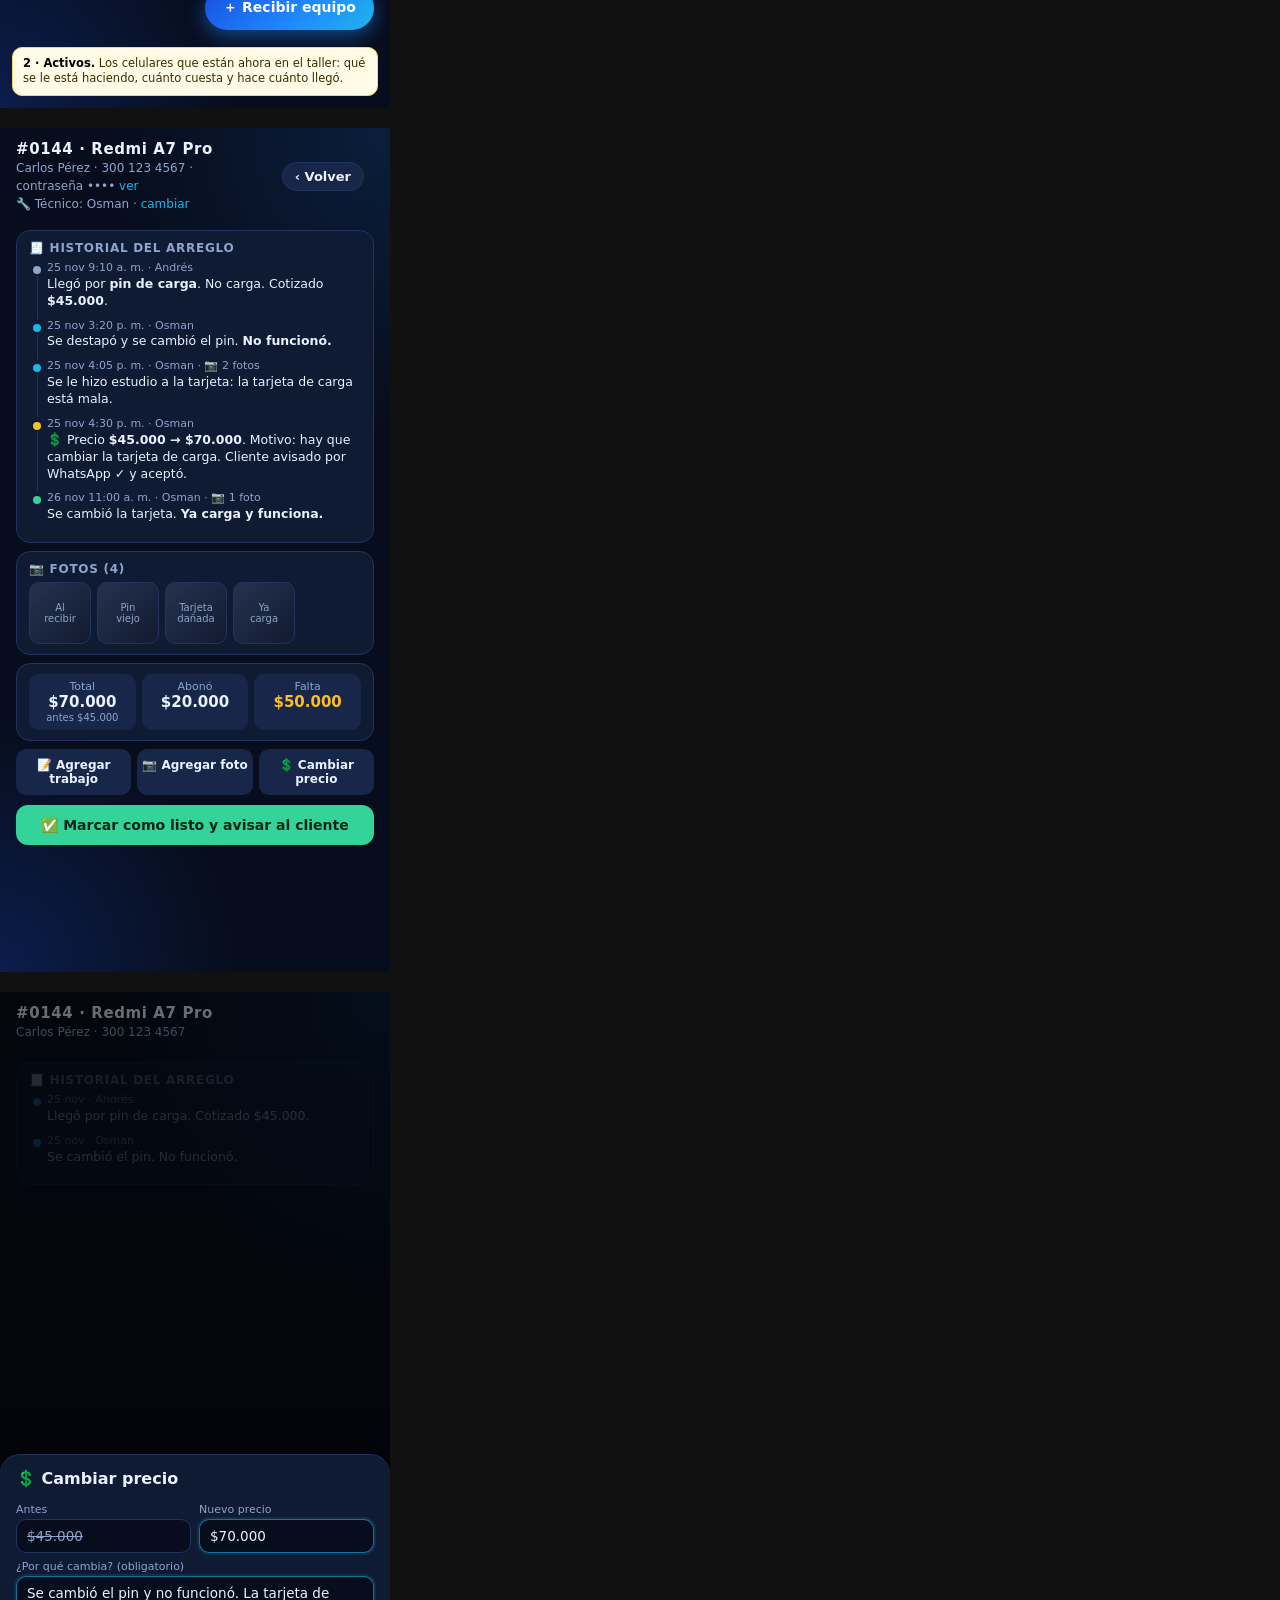
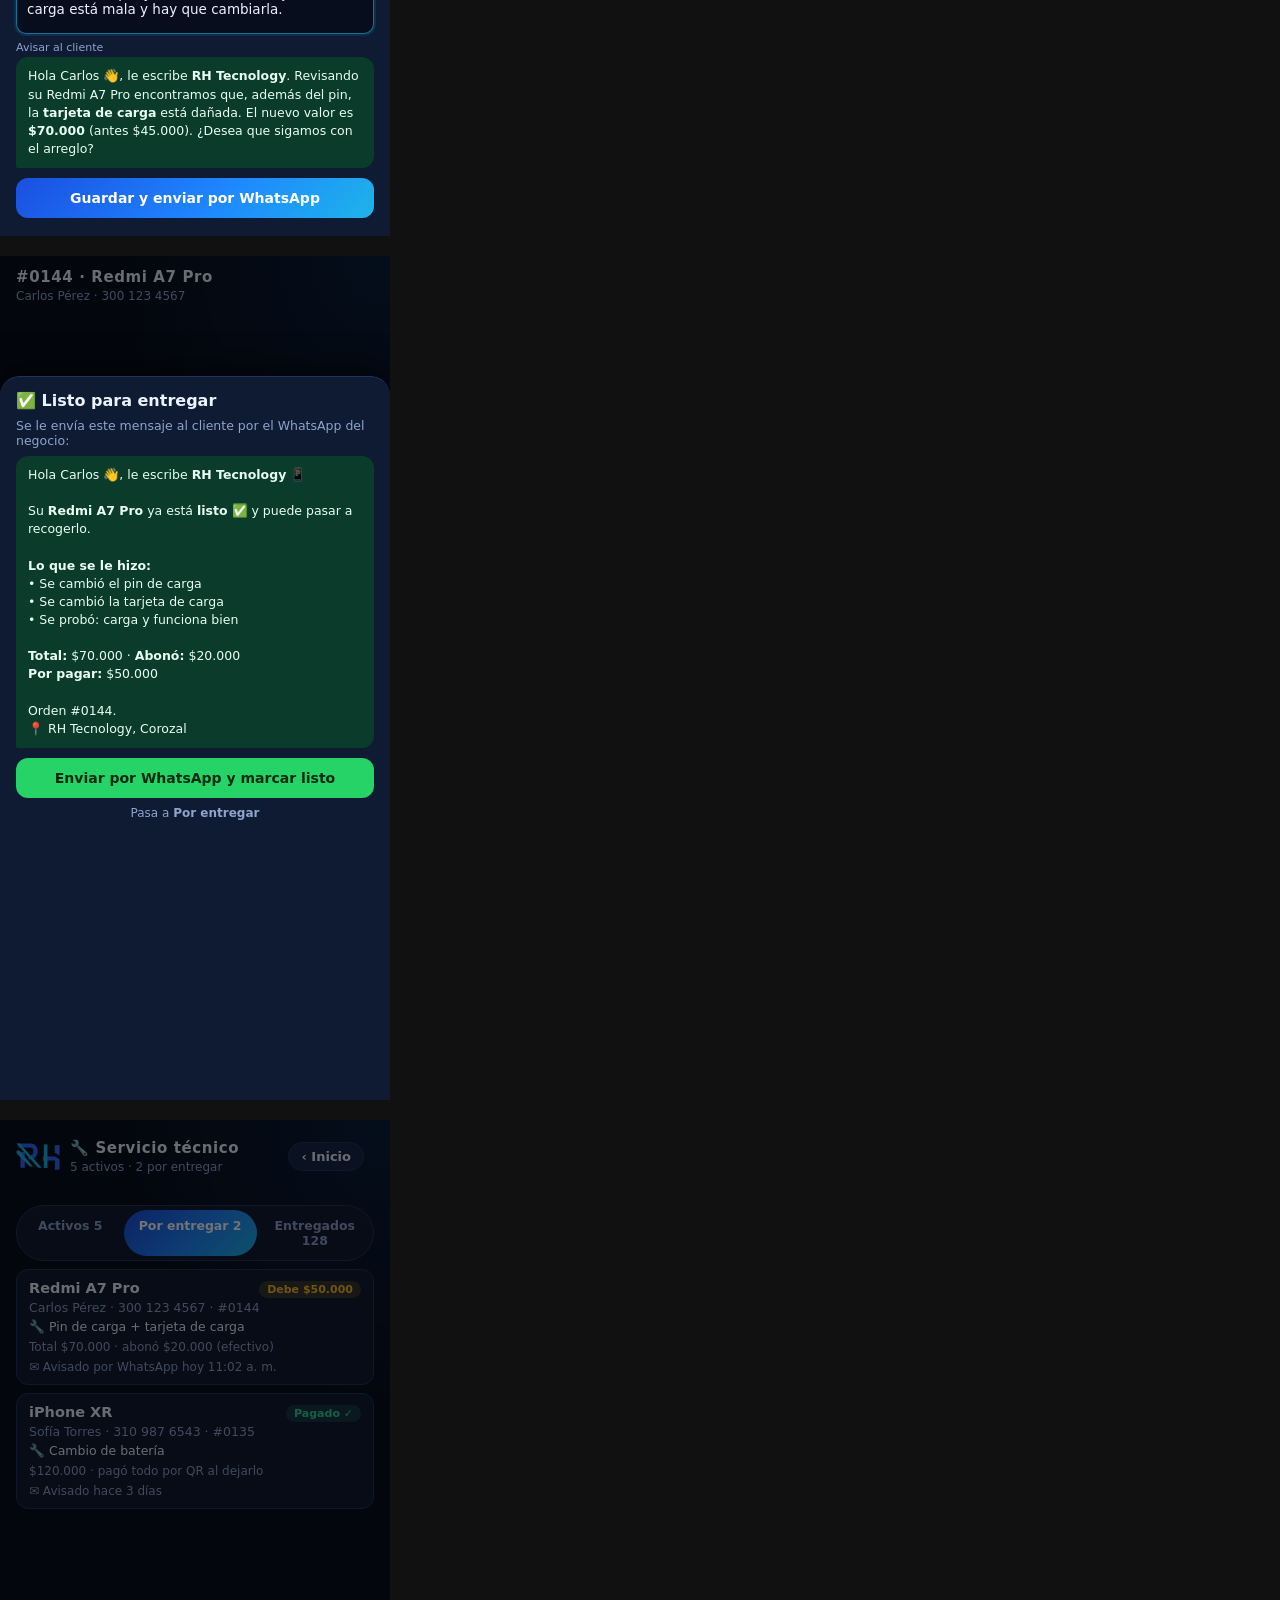
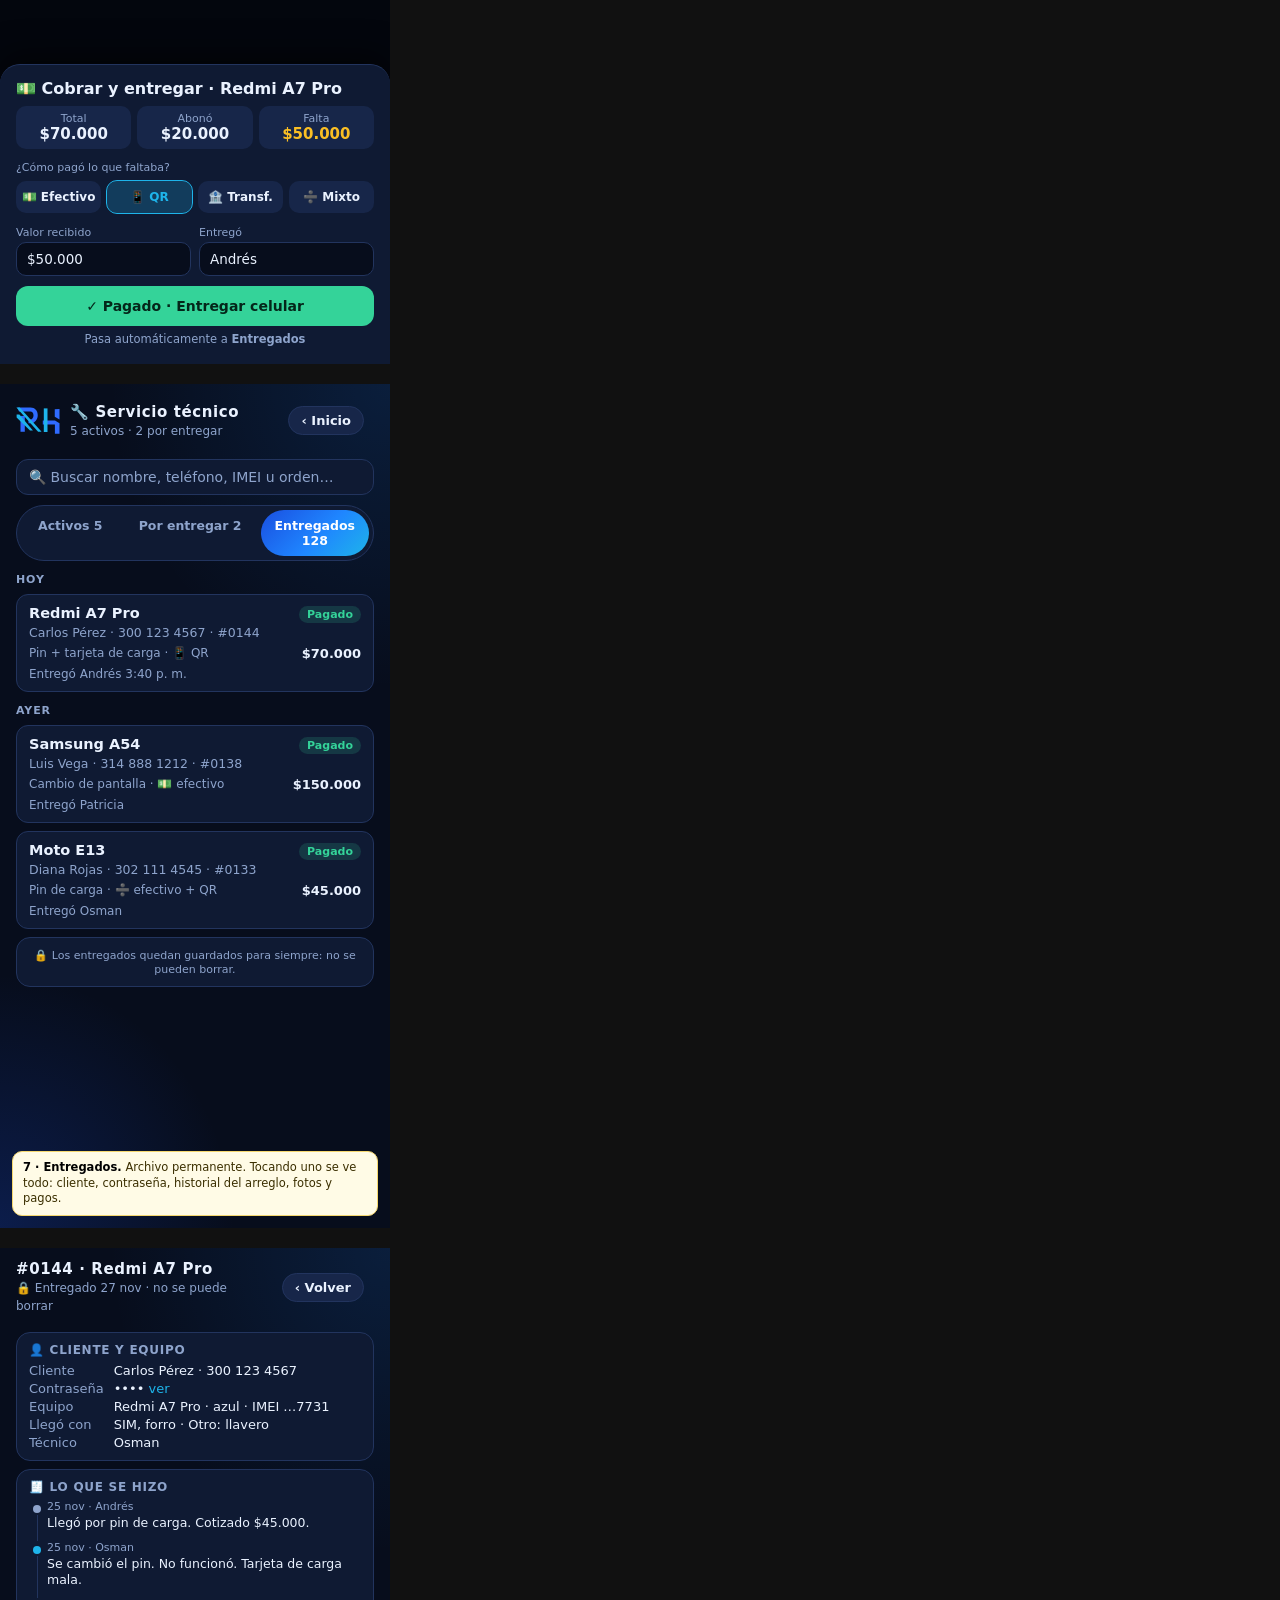
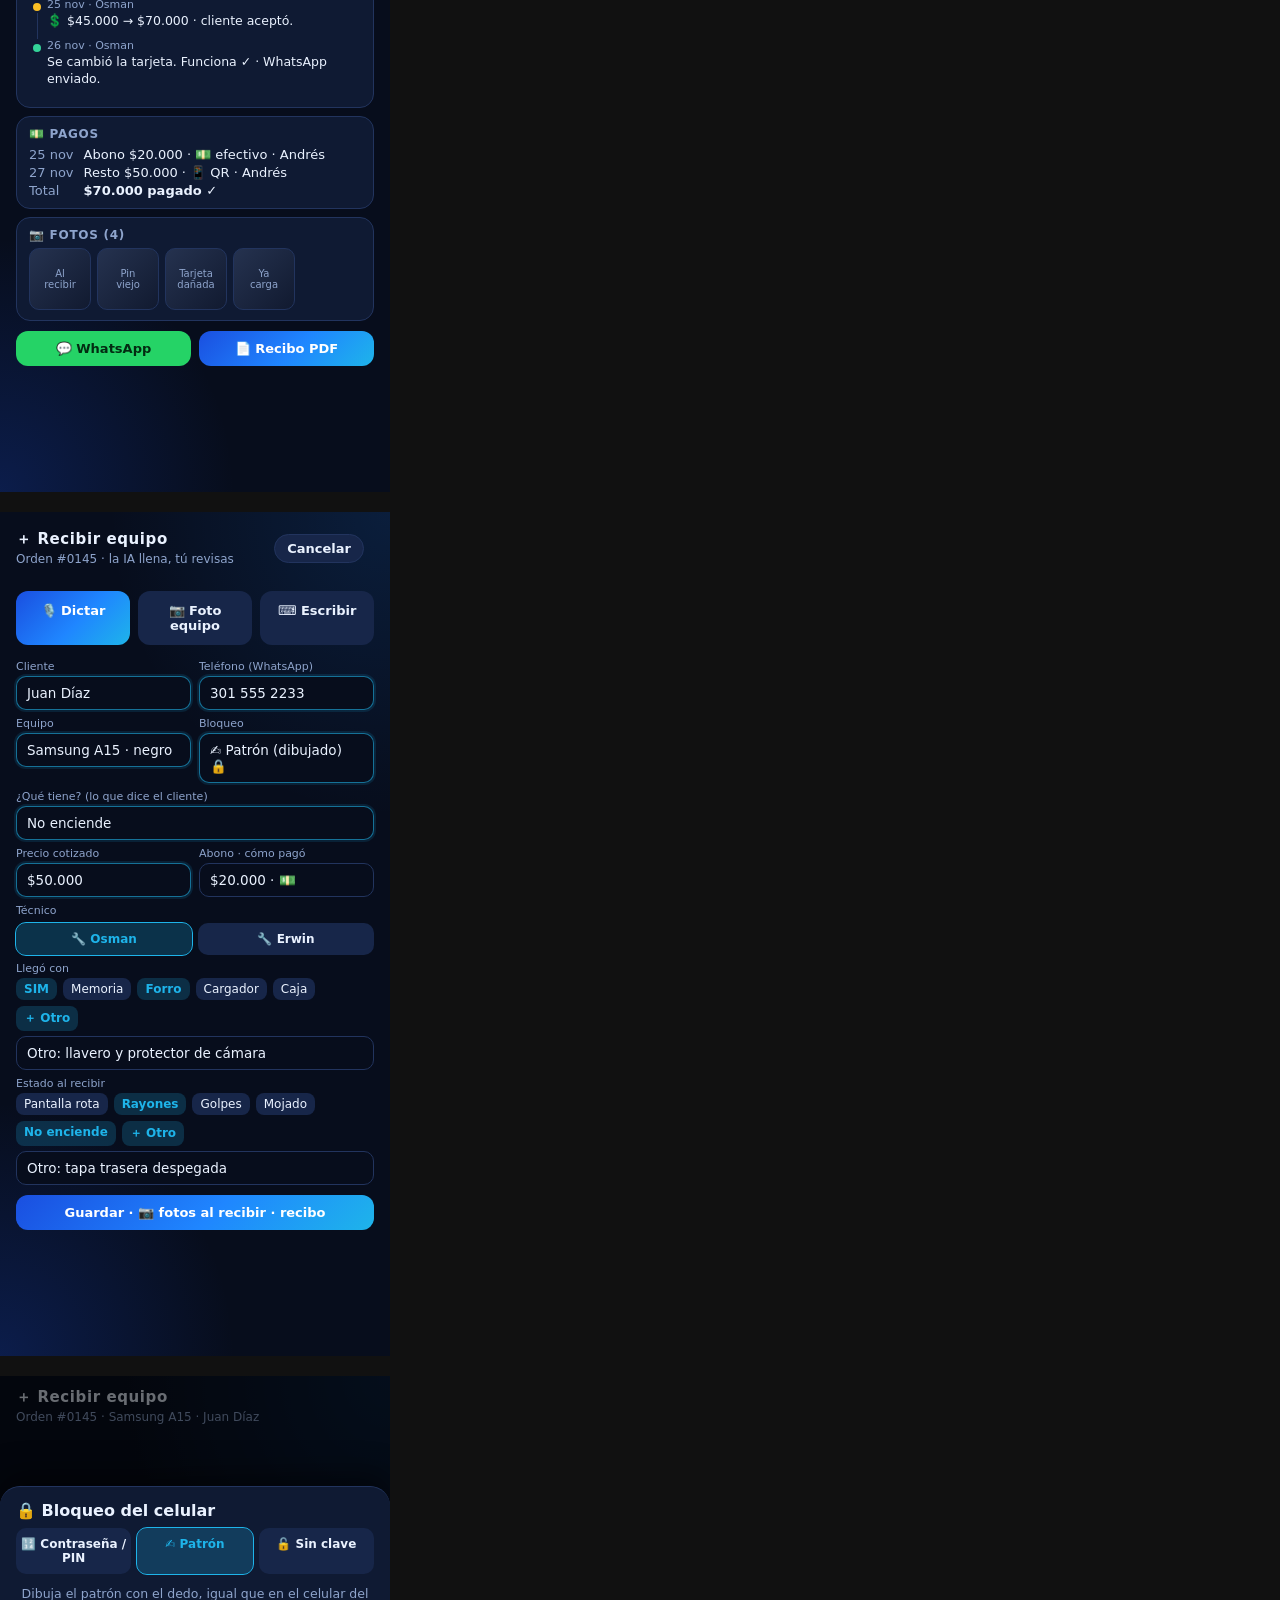
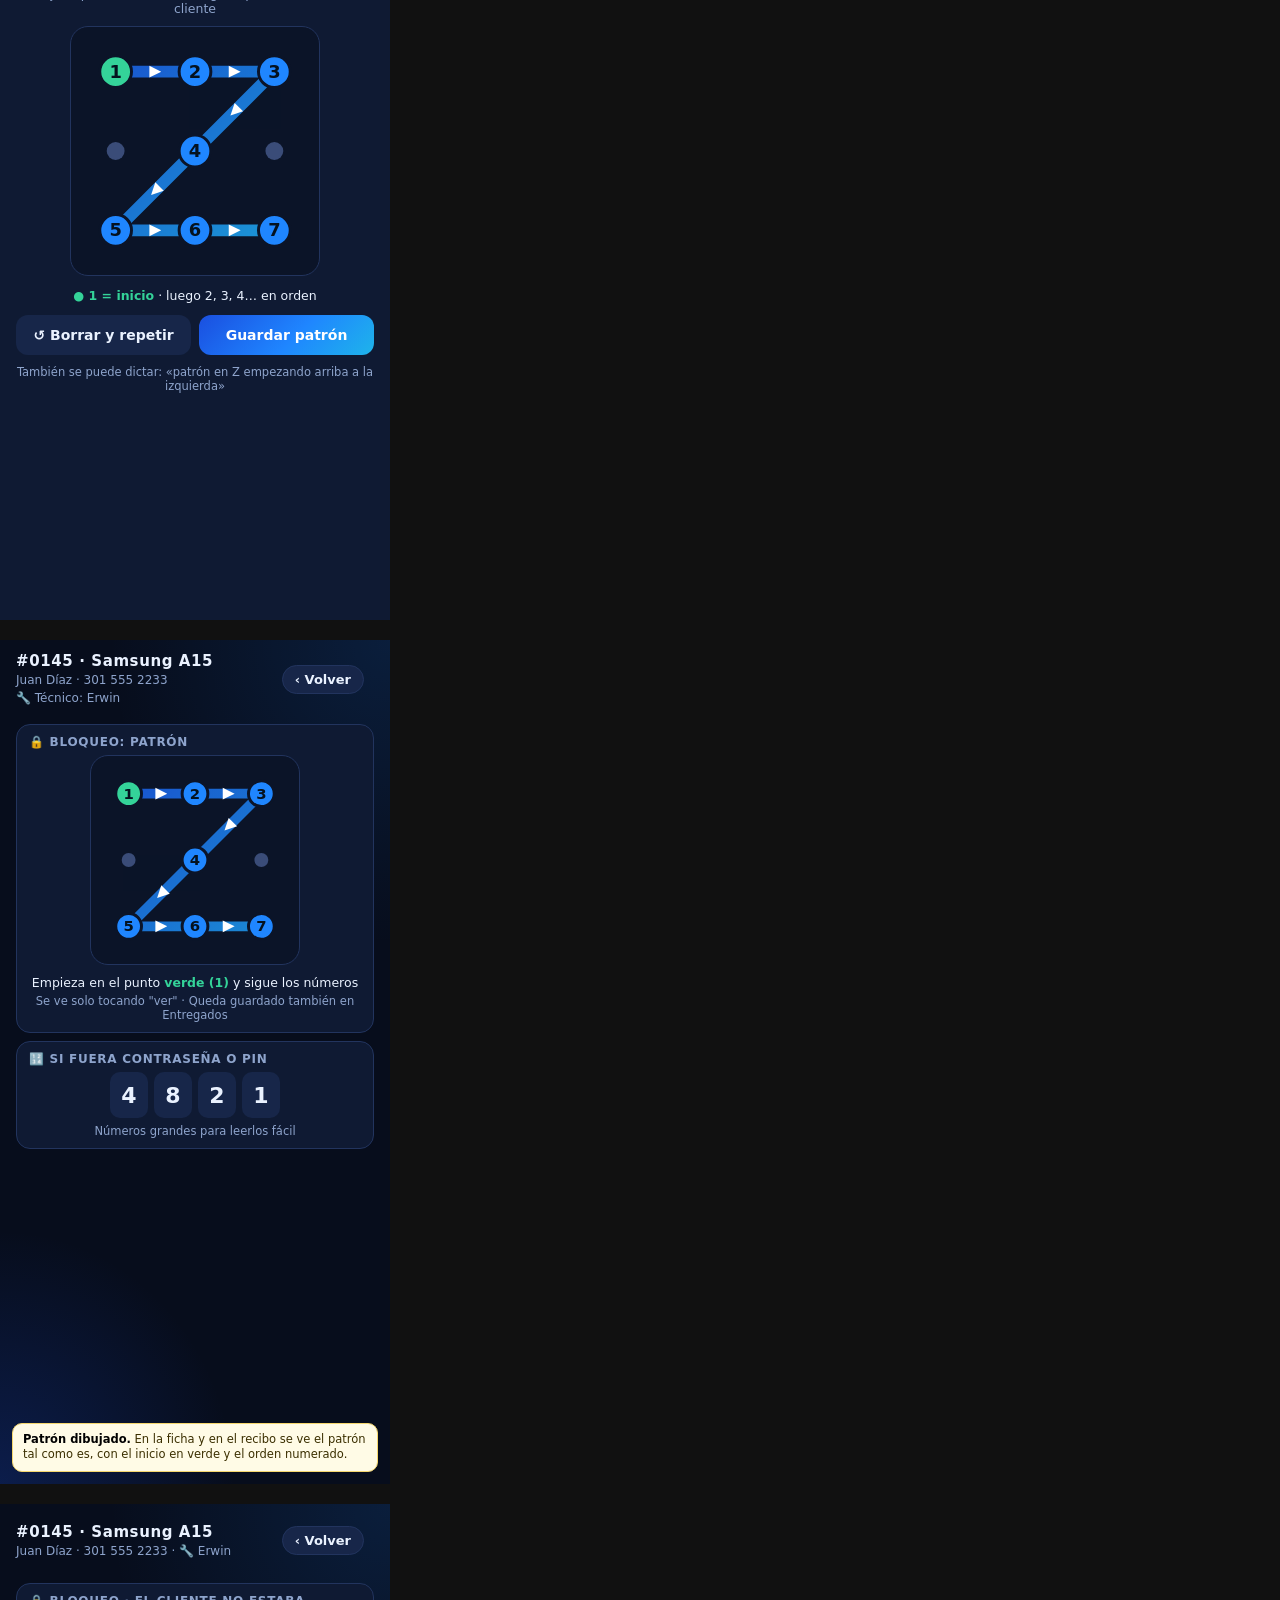
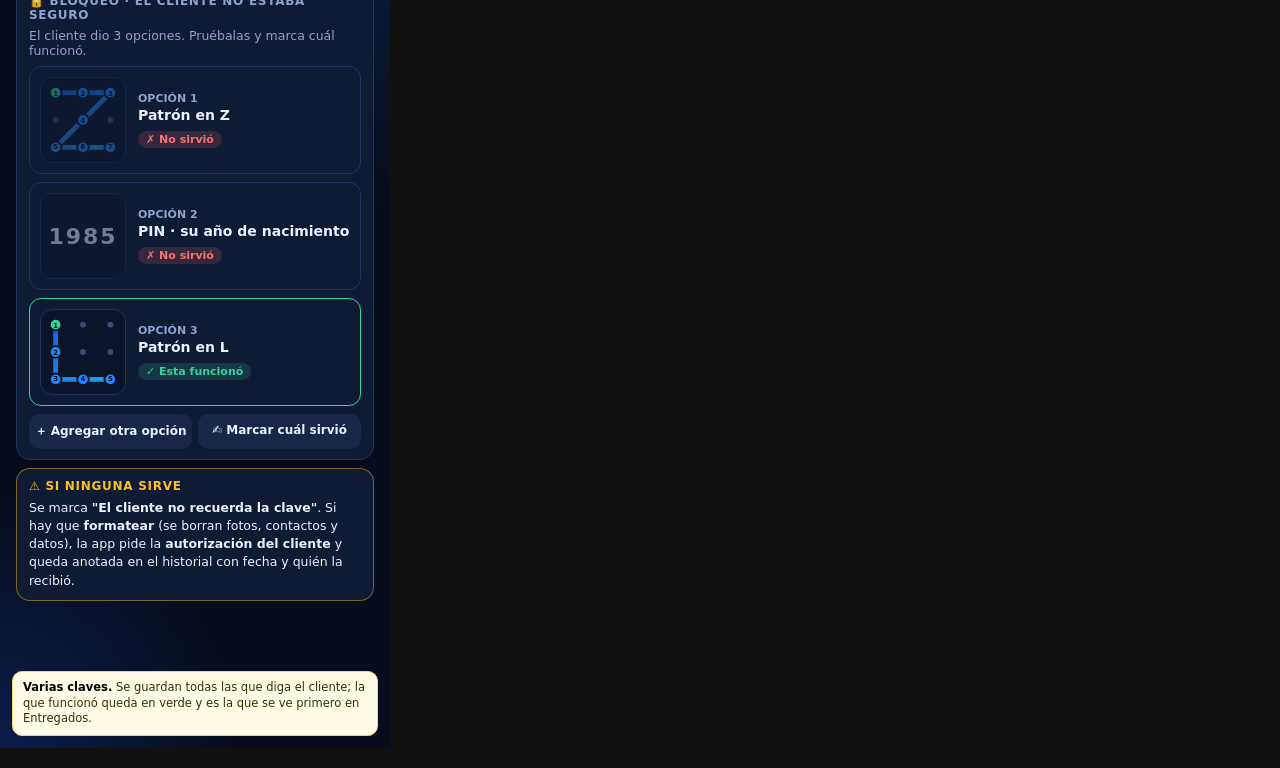
==== commit b5ef6a5c: "Maqueta: varias claves por equipo y autorización para formatear Co-Authored-By: Claude Opus 5.5 <nor" ====
--- a/docs/servicio-tecnico/maqueta.html
+++ b/docs/servicio-tecnico/maqueta.html
@@ -281,4 +281,22 @@
  </div>
 </div>
 <div class="nota"><b>Patrón dibujado.</b> En la ficha y en el recibo se ve el patrón tal como es, con el inicio en verde y el orden numerado.</div>
+</section><section class="pantalla" id="p12">
+<div class="enc"><div><h1>#0145 · Samsung A15</h1><small>Juan Díaz · 301 555 2233 · 🔧 Erwin</small></div><div class="acc"><span class="bt">‹ Volver</span></div></div>
+<div class="cuerpo" style="padding-top:0">
+ <div class="tarjeta"><h4>🔒 Bloqueo · el cliente no estaba seguro</h4>
+  <p style="margin:0;font-size:12.5px;color:var(--suave)">El cliente dio 3 opciones. Pruébalas y marca cuál funcionó.</p>
+  <div style="display:flex;gap:12px;align-items:center;background:var(--sup);border:1px solid var(--borde);border-radius:12px;padding:10px;margin-top:8px">
+<svg width="86" height="86" viewBox="0 0 86 86" style="flex:none;opacity:.45;background:#0b1428;border-radius:12px;border:1px solid var(--borde)"><defs><linearGradient id="g861235789" gradientUnits="userSpaceOnUse" x1="0" y1="0" x2="86" y2="86"><stop offset="0" stop-color="#1a4fe0"/><stop offset="1" stop-color="#1eb4ea"/></linearGradient></defs><line x1="15" y1="15" x2="43" y2="15" stroke="url(#g861235789)" stroke-width="5" stroke-linecap="round"/><line x1="43" y1="15" x2="71" y2="15" stroke="url(#g861235789)" stroke-width="5" stroke-linecap="round"/><line x1="71" y1="15" x2="43" y2="43" stroke="url(#g861235789)" stroke-width="5" stroke-linecap="round"/><line x1="43" y1="43" x2="15" y2="71" stroke="url(#g861235789)" stroke-width="5" stroke-linecap="round"/><line x1="15" y1="71" x2="43" y2="71" stroke="url(#g861235789)" stroke-width="5" stroke-linecap="round"/><line x1="43" y1="71" x2="71" y2="71" stroke="url(#g861235789)" stroke-width="5" stroke-linecap="round"/><circle cx="15" cy="15" r="6" fill="#34d399" stroke="#0b1428" stroke-width="2"/><text x="15" y="18" text-anchor="middle" font-size="7" font-weight="800" fill="#04121f">1</text><circle cx="43" cy="15" r="6" fill="#1f86ff" stroke="#0b1428" stroke-width="2"/><text x="43" y="18" text-anchor="middle" font-size="7" font-weight="800" fill="#04121f">2</text><circle cx="71" cy="15" r="6" fill="#1f86ff" stroke="#0b1428" stroke-width="2"/><text x="71" y="18" text-anchor="middle" font-size="7" font-weight="800" fill="#04121f">3</text><circle cx="15" cy="43" r="3" fill="#3a4c78"/><circle cx="43" cy="43" r="6" fill="#1f86ff" stroke="#0b1428" stroke-width="2"/><text x="43" y="46" text-anchor="middle" font-size="7" font-weight="800" fill="#04121f">4</text><circle cx="71" cy="43" r="3" fill="#3a4c78"/><circle cx="15" cy="71" r="6" fill="#1f86ff" stroke="#0b1428" stroke-width="2"/><text x="15" y="73" text-anchor="middle" font-size="7" font-weight="800" fill="#04121f">5</text><circle cx="43" cy="71" r="6" fill="#1f86ff" stroke="#0b1428" stroke-width="2"/><text x="43" y="73" text-anchor="middle" font-size="7" font-weight="800" fill="#04121f">6</text><circle cx="71" cy="71" r="6" fill="#1f86ff" stroke="#0b1428" stroke-width="2"/><text x="71" y="73" text-anchor="middle" font-size="7" font-weight="800" fill="#04121f">7</text></svg><div style="flex:1;min-width:0"><div style="font-size:11px;color:var(--suave);font-weight:800">OPCIÓN 1</div><div style="font-weight:800;font-size:14px;margin:2px 0 6px">Patrón en Z</div><span class="pill" style="background:rgb(248 113 113/.16);color:var(--peligro)">✗ No sirvió</span></div></div>
+  <div style="display:flex;gap:12px;align-items:center;background:var(--sup);border:1px solid var(--borde);border-radius:12px;padding:10px;margin-top:8px">
+<div style="flex:none;width:86px;height:86px;border-radius:12px;background:#0b1428;border:1px solid var(--borde);display:grid;place-items:center;font-size:22px;font-weight:800;letter-spacing:2px;opacity:.45">1985</div><div style="flex:1;min-width:0"><div style="font-size:11px;color:var(--suave);font-weight:800">OPCIÓN 2</div><div style="font-weight:800;font-size:14px;margin:2px 0 6px">PIN · su año de nacimiento</div><span class="pill" style="background:rgb(248 113 113/.16);color:var(--peligro)">✗ No sirvió</span></div></div>
+  <div style="display:flex;gap:12px;align-items:center;background:var(--sup);border:1px solid var(--exito);border-radius:12px;padding:10px;margin-top:8px">
+<svg width="86" height="86" viewBox="0 0 86 86" style="flex:none;background:#0b1428;border-radius:12px;border:1px solid var(--borde)"><defs><linearGradient id="g8614789" gradientUnits="userSpaceOnUse" x1="0" y1="0" x2="86" y2="86"><stop offset="0" stop-color="#1a4fe0"/><stop offset="1" stop-color="#1eb4ea"/></linearGradient></defs><line x1="15" y1="15" x2="15" y2="43" stroke="url(#g8614789)" stroke-width="5" stroke-linecap="round"/><line x1="15" y1="43" x2="15" y2="71" stroke="url(#g8614789)" stroke-width="5" stroke-linecap="round"/><line x1="15" y1="71" x2="43" y2="71" stroke="url(#g8614789)" stroke-width="5" stroke-linecap="round"/><line x1="43" y1="71" x2="71" y2="71" stroke="url(#g8614789)" stroke-width="5" stroke-linecap="round"/><circle cx="15" cy="15" r="6" fill="#34d399" stroke="#0b1428" stroke-width="2"/><text x="15" y="18" text-anchor="middle" font-size="7" font-weight="800" fill="#04121f">1</text><circle cx="43" cy="15" r="3" fill="#3a4c78"/><circle cx="71" cy="15" r="3" fill="#3a4c78"/><circle cx="15" cy="43" r="6" fill="#1f86ff" stroke="#0b1428" stroke-width="2"/><text x="15" y="46" text-anchor="middle" font-size="7" font-weight="800" fill="#04121f">2</text><circle cx="43" cy="43" r="3" fill="#3a4c78"/><circle cx="71" cy="43" r="3" fill="#3a4c78"/><circle cx="15" cy="71" r="6" fill="#1f86ff" stroke="#0b1428" stroke-width="2"/><text x="15" y="73" text-anchor="middle" font-size="7" font-weight="800" fill="#04121f">3</text><circle cx="43" cy="71" r="6" fill="#1f86ff" stroke="#0b1428" stroke-width="2"/><text x="43" y="73" text-anchor="middle" font-size="7" font-weight="800" fill="#04121f">4</text><circle cx="71" cy="71" r="6" fill="#1f86ff" stroke="#0b1428" stroke-width="2"/><text x="71" y="73" text-anchor="middle" font-size="7" font-weight="800" fill="#04121f">5</text></svg><div style="flex:1;min-width:0"><div style="font-size:11px;color:var(--suave);font-weight:800">OPCIÓN 3</div><div style="font-weight:800;font-size:14px;margin:2px 0 6px">Patrón en L</div><span class="pill verde">✓ Esta funcionó</span></div></div>
+  <div class="btns" style="grid-template-columns:1fr 1fr"><div>＋ Agregar otra opción</div><div>✍️ Marcar cuál sirvió</div></div>
+ </div>
+ <div class="tarjeta" style="border-color:rgb(251 191 36/.45)"><h4 style="color:var(--aviso)">⚠️ Si ninguna sirve</h4>
+  <p style="margin:0;font-size:12.5px;line-height:1.45">Se marca <b>"El cliente no recuerda la clave"</b>. Si hay que <b>formatear</b> (se borran fotos, contactos y datos), la app pide la <b>autorización del cliente</b> y queda anotada en el historial con fecha y quién la recibió.</p>
+ </div>
+</div>
+<div class="nota"><b>Varias claves.</b> Se guardan todas las que diga el cliente; la que funcionó queda en verde y es la que se ve primero en Entregados.</div>
 </section></body></html>
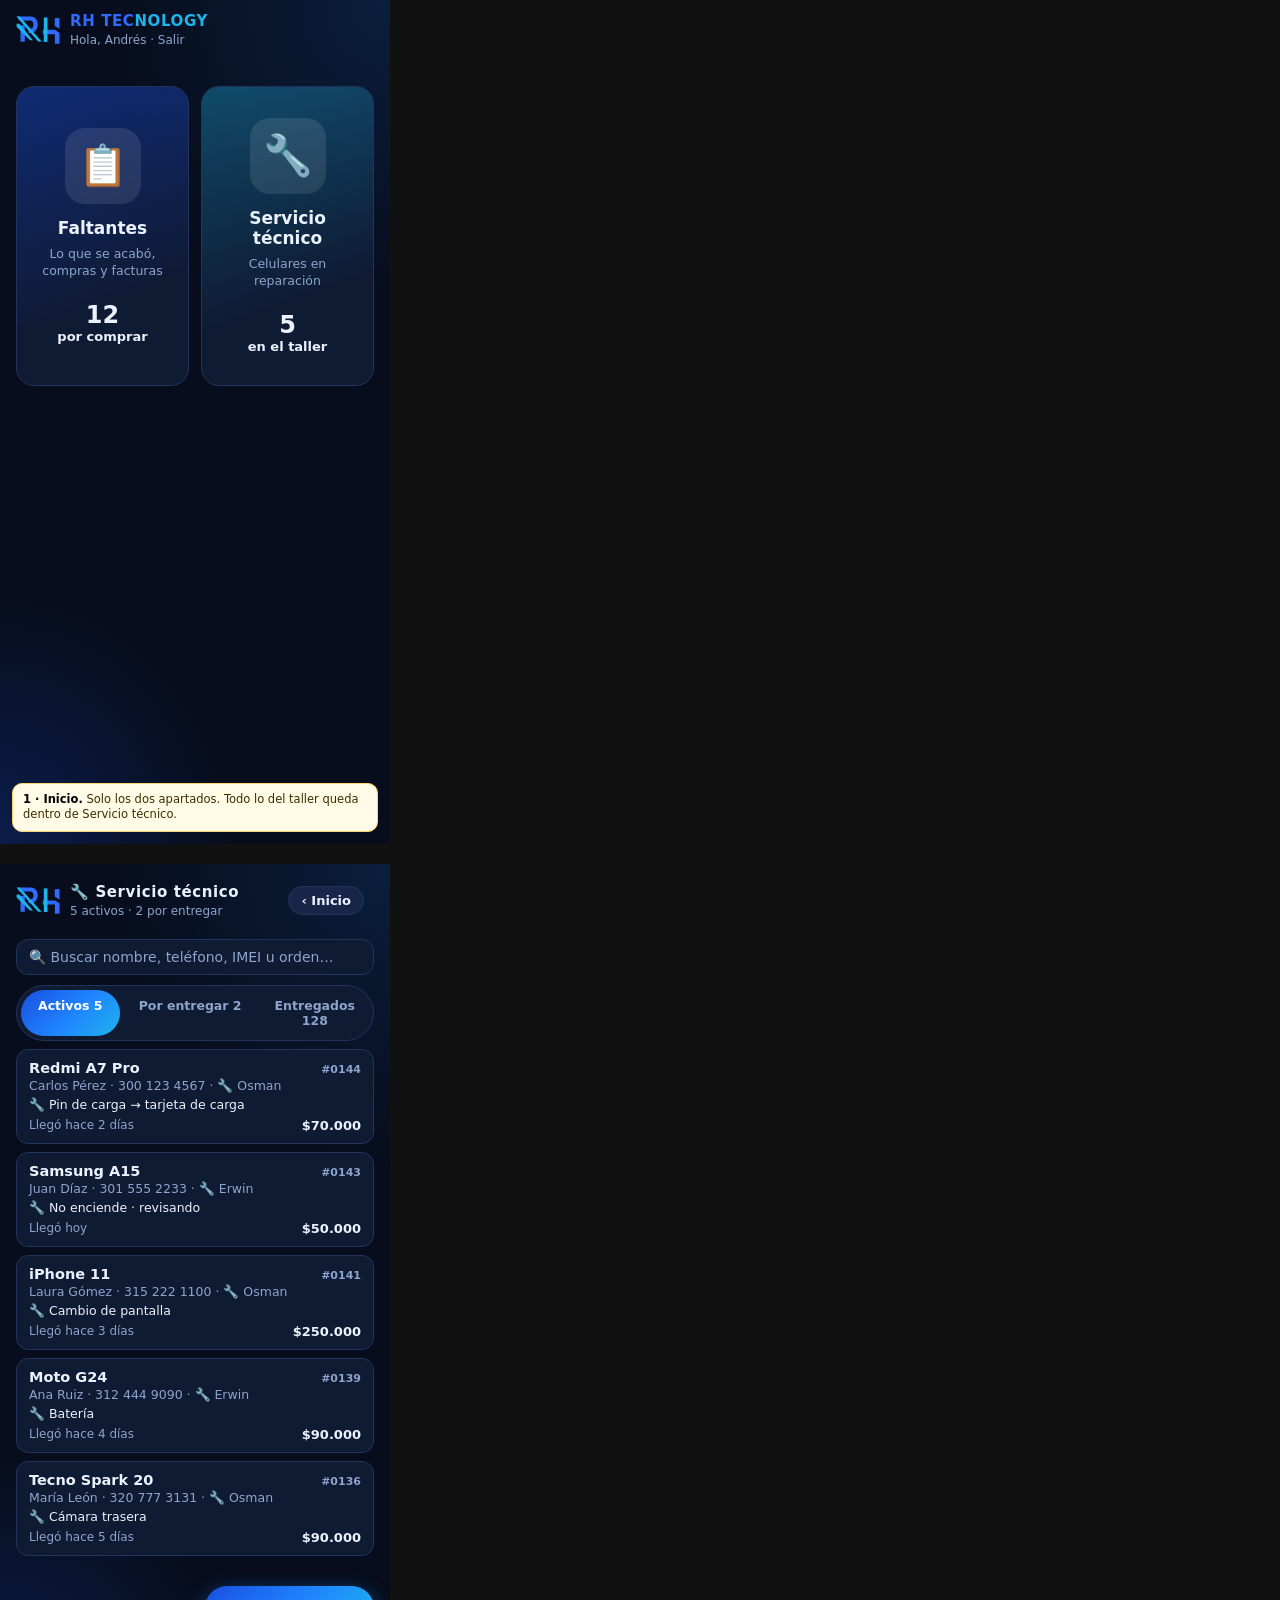
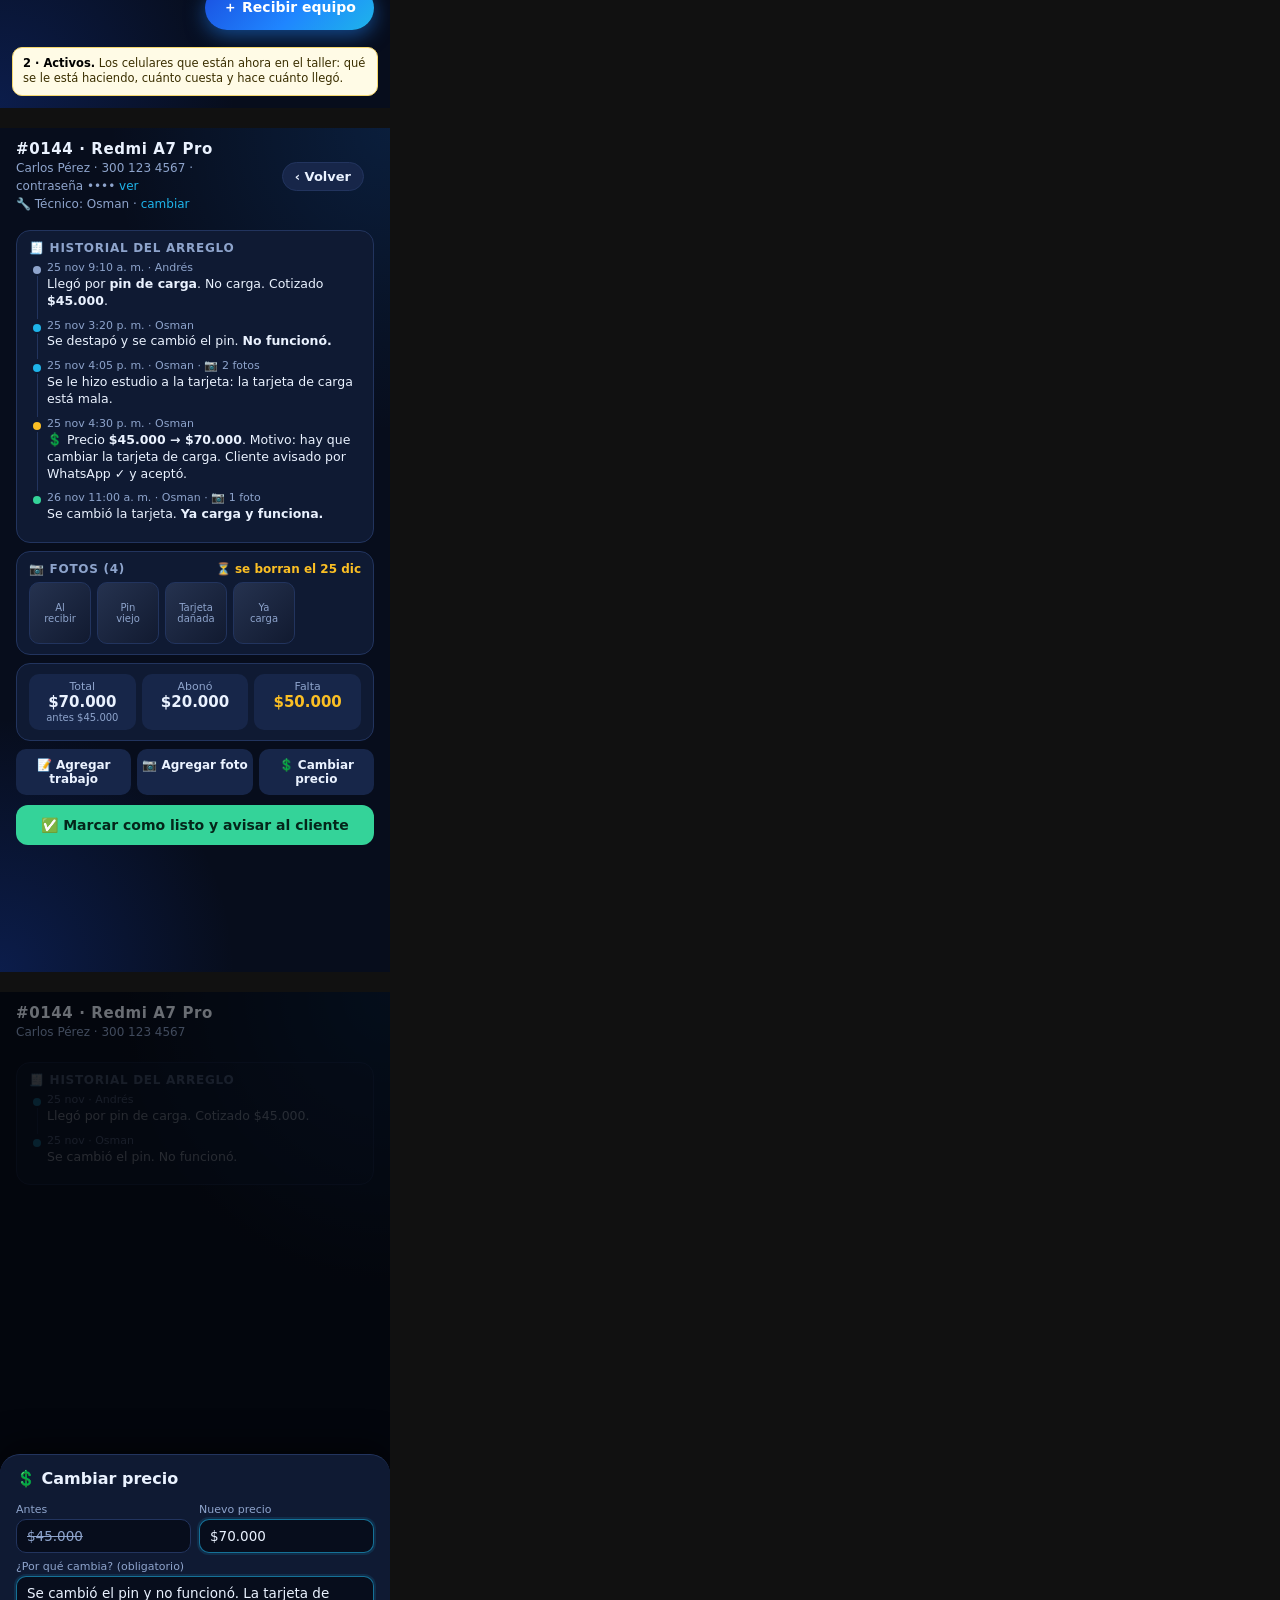
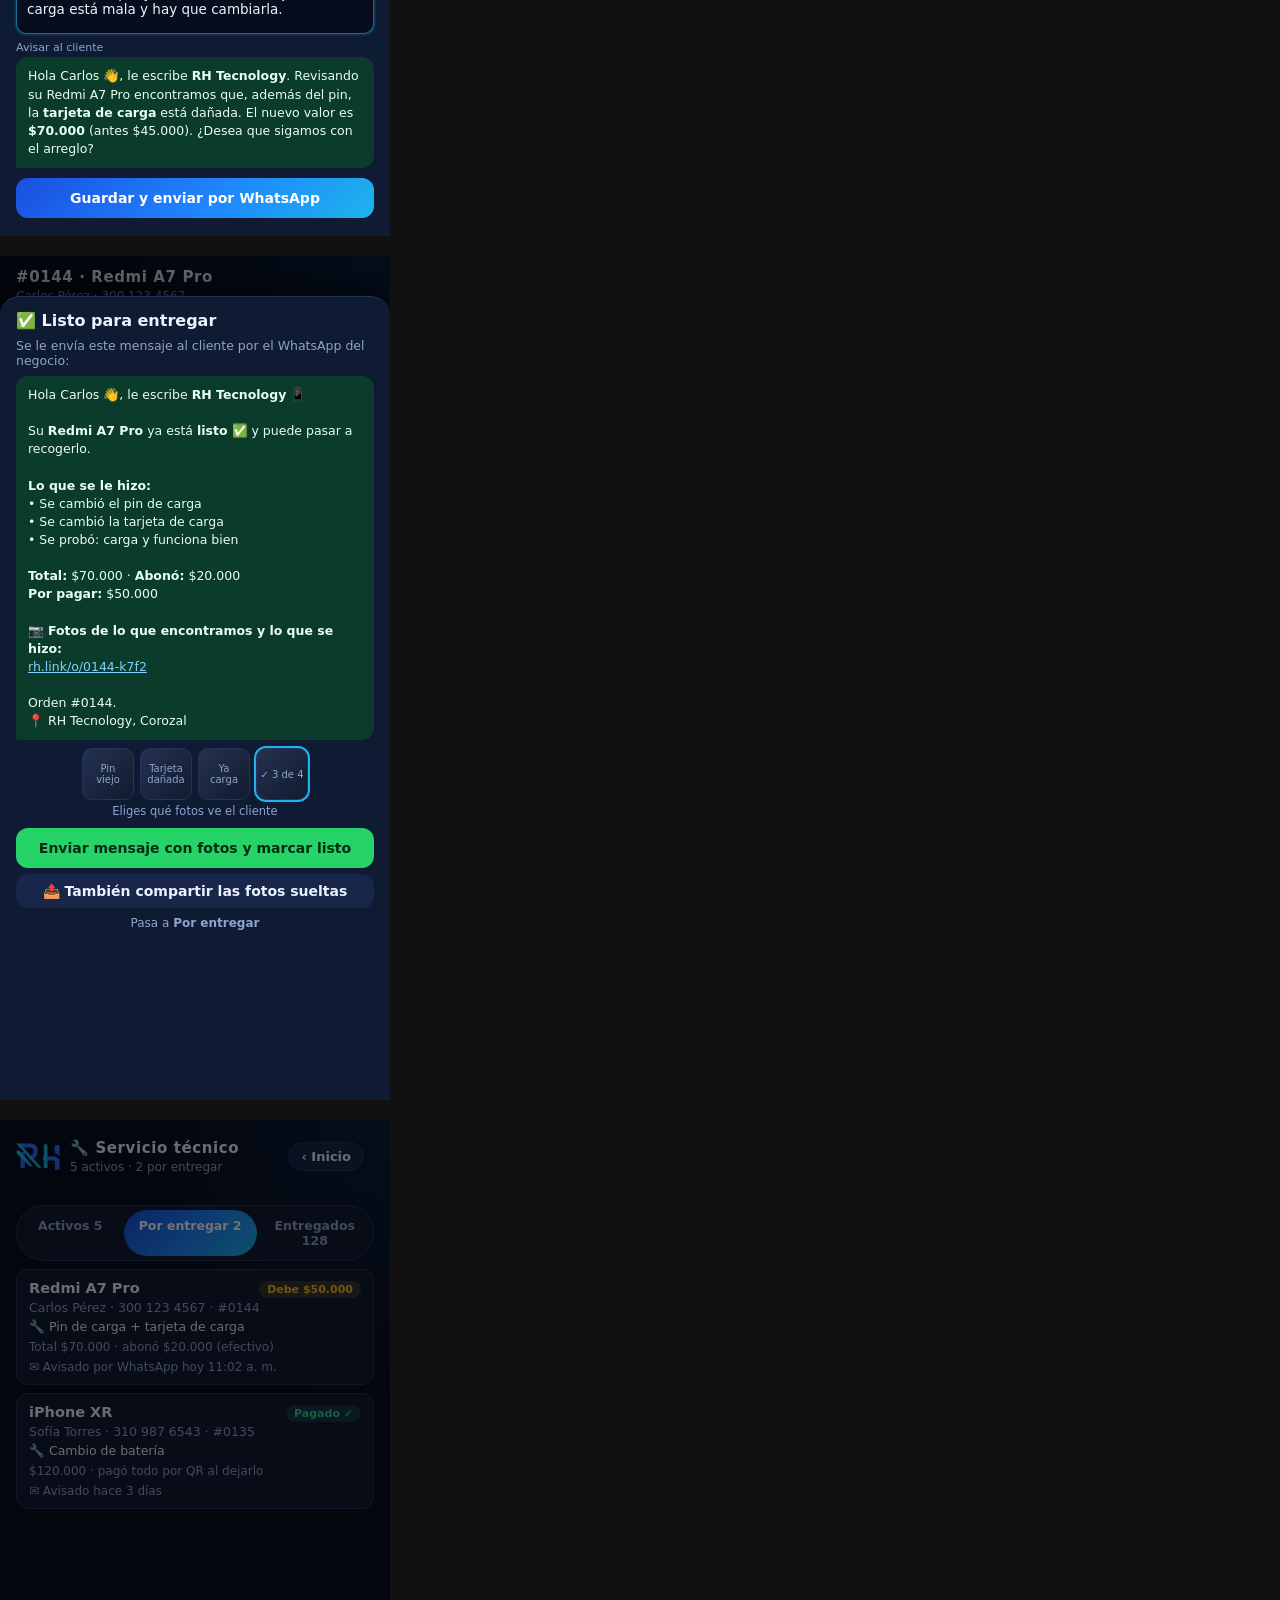
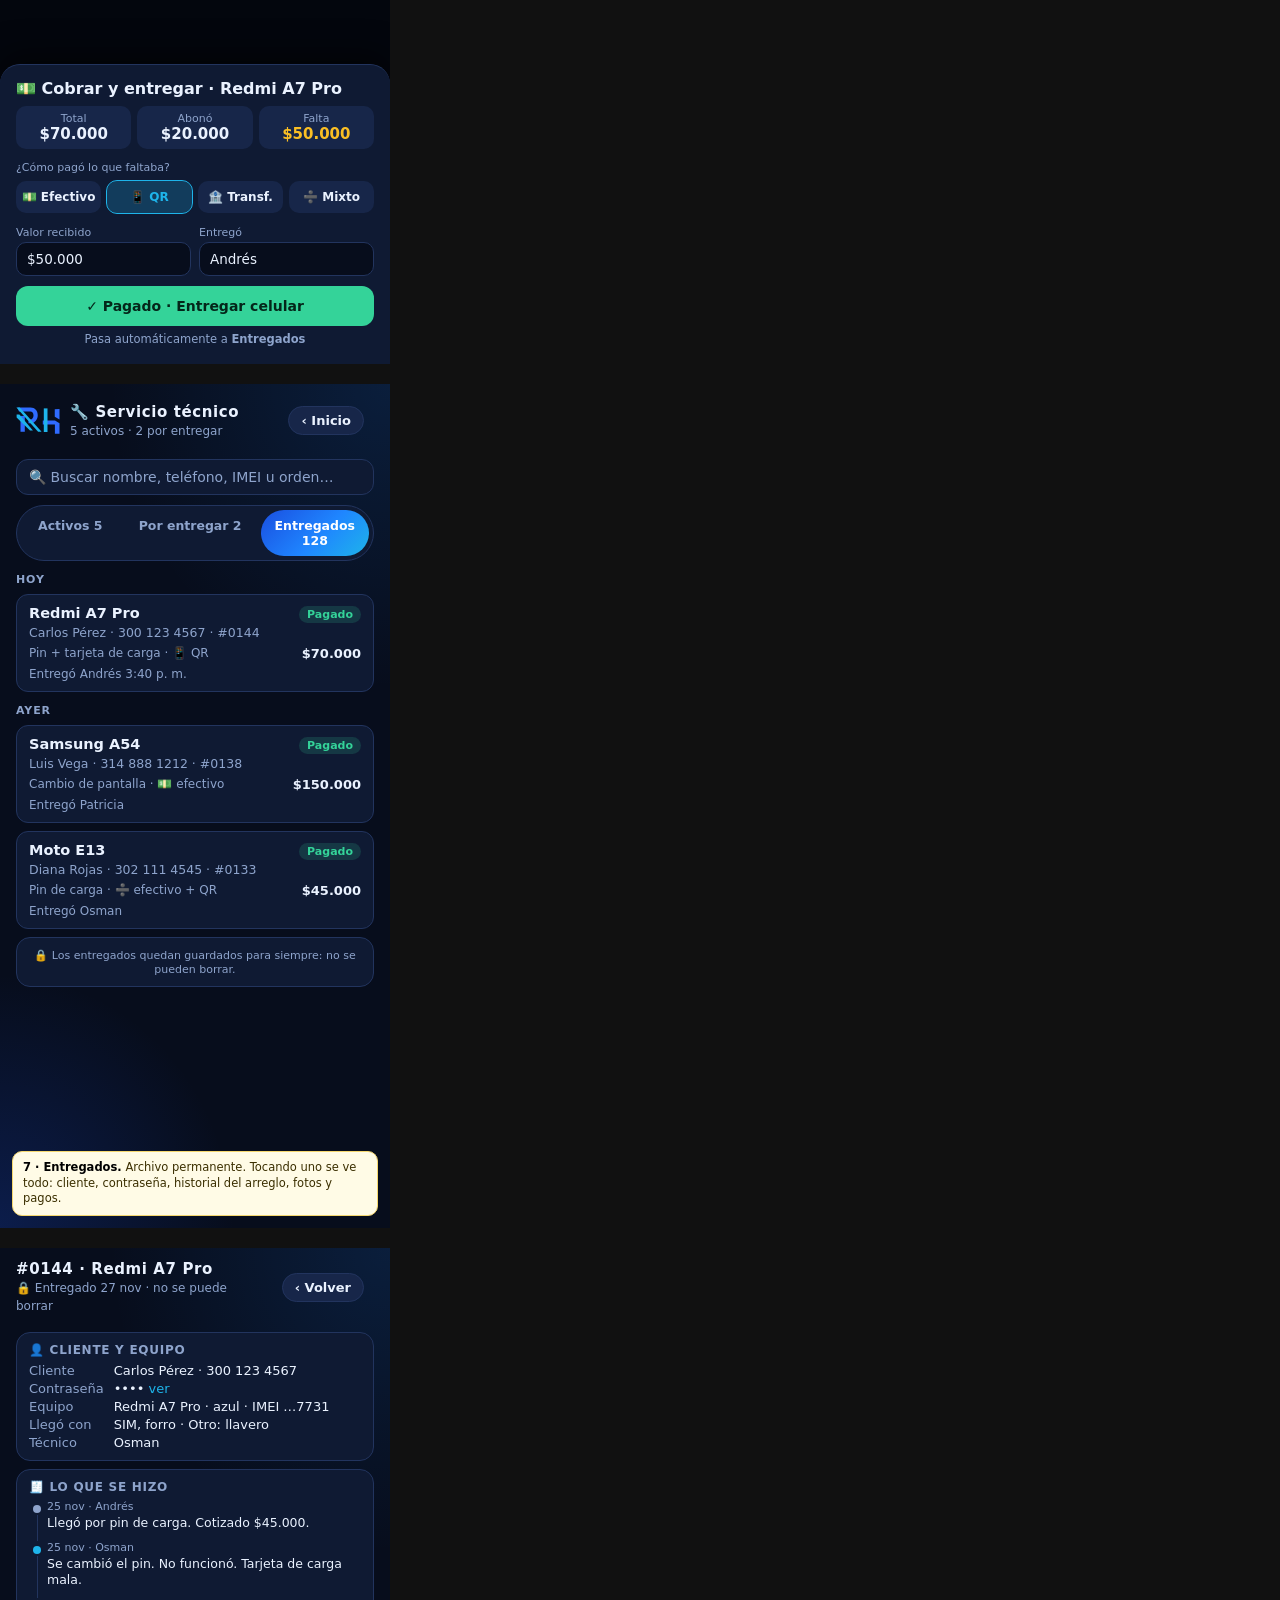
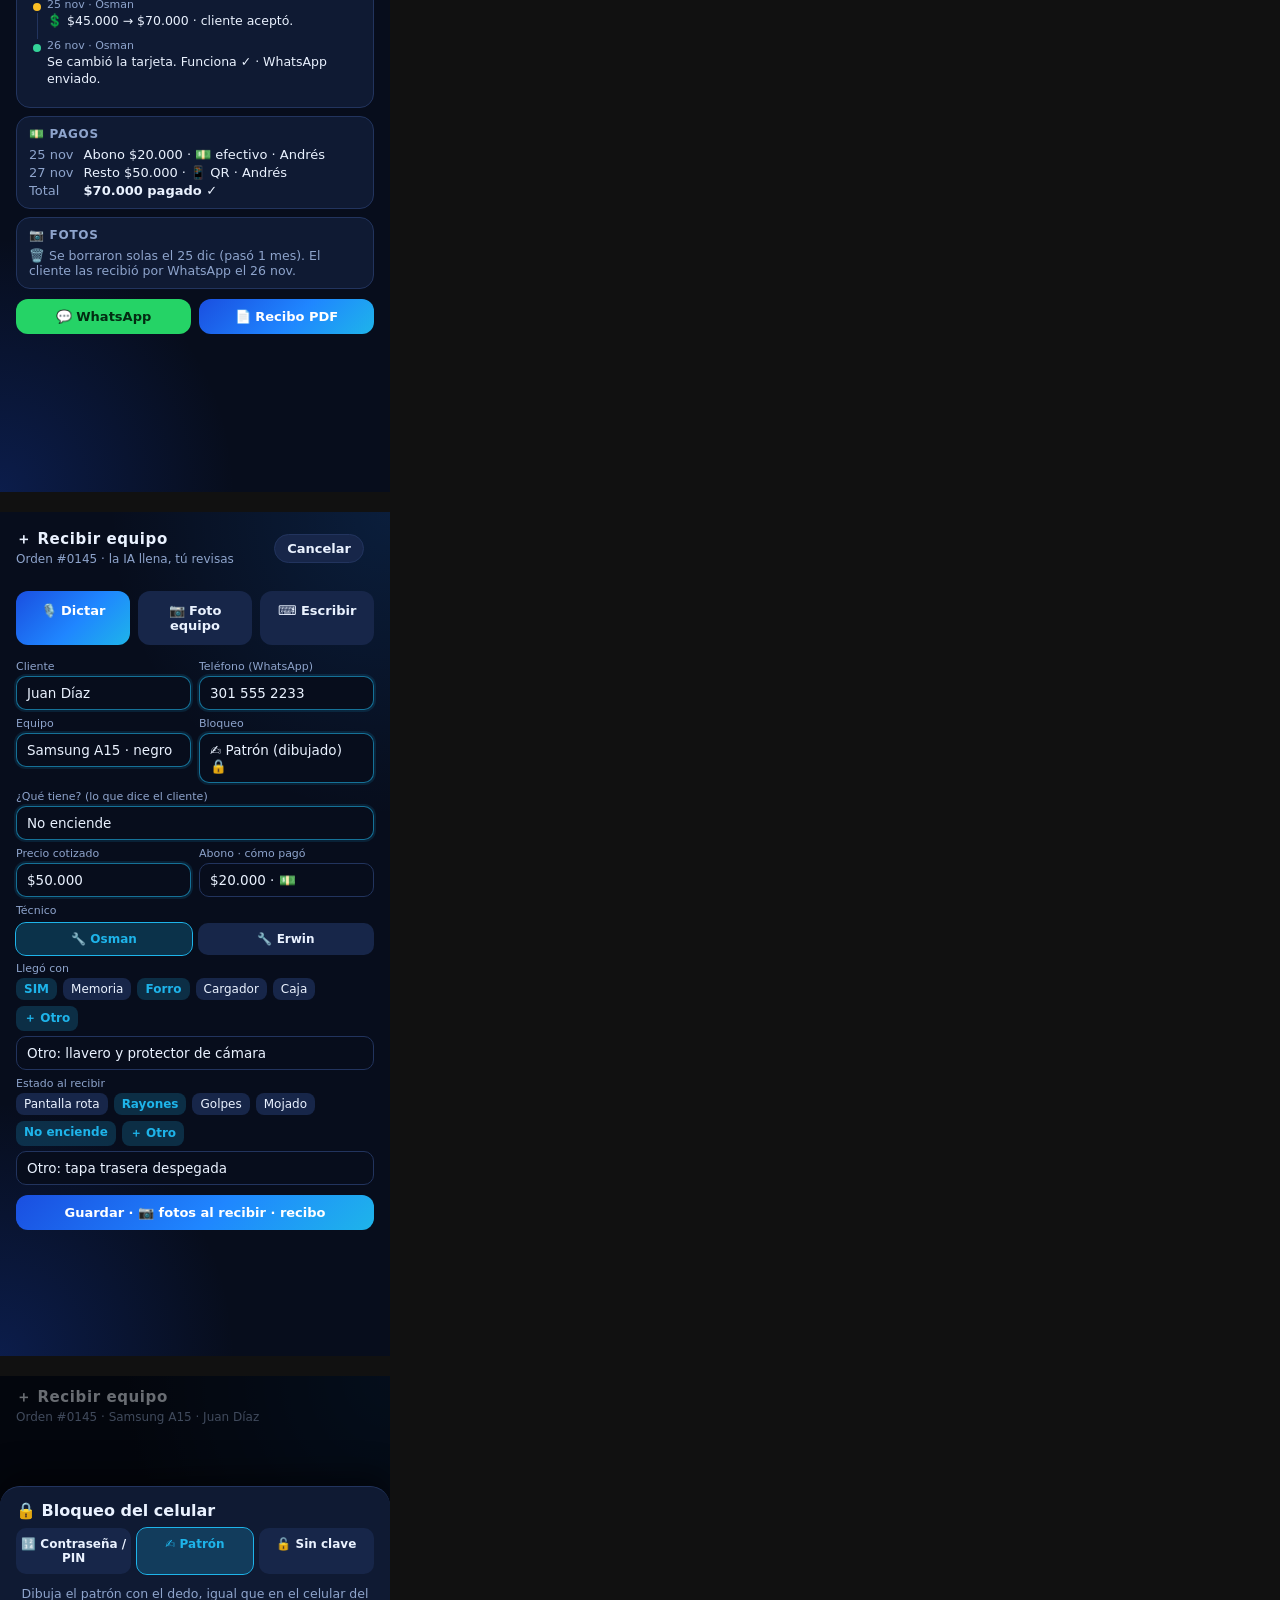
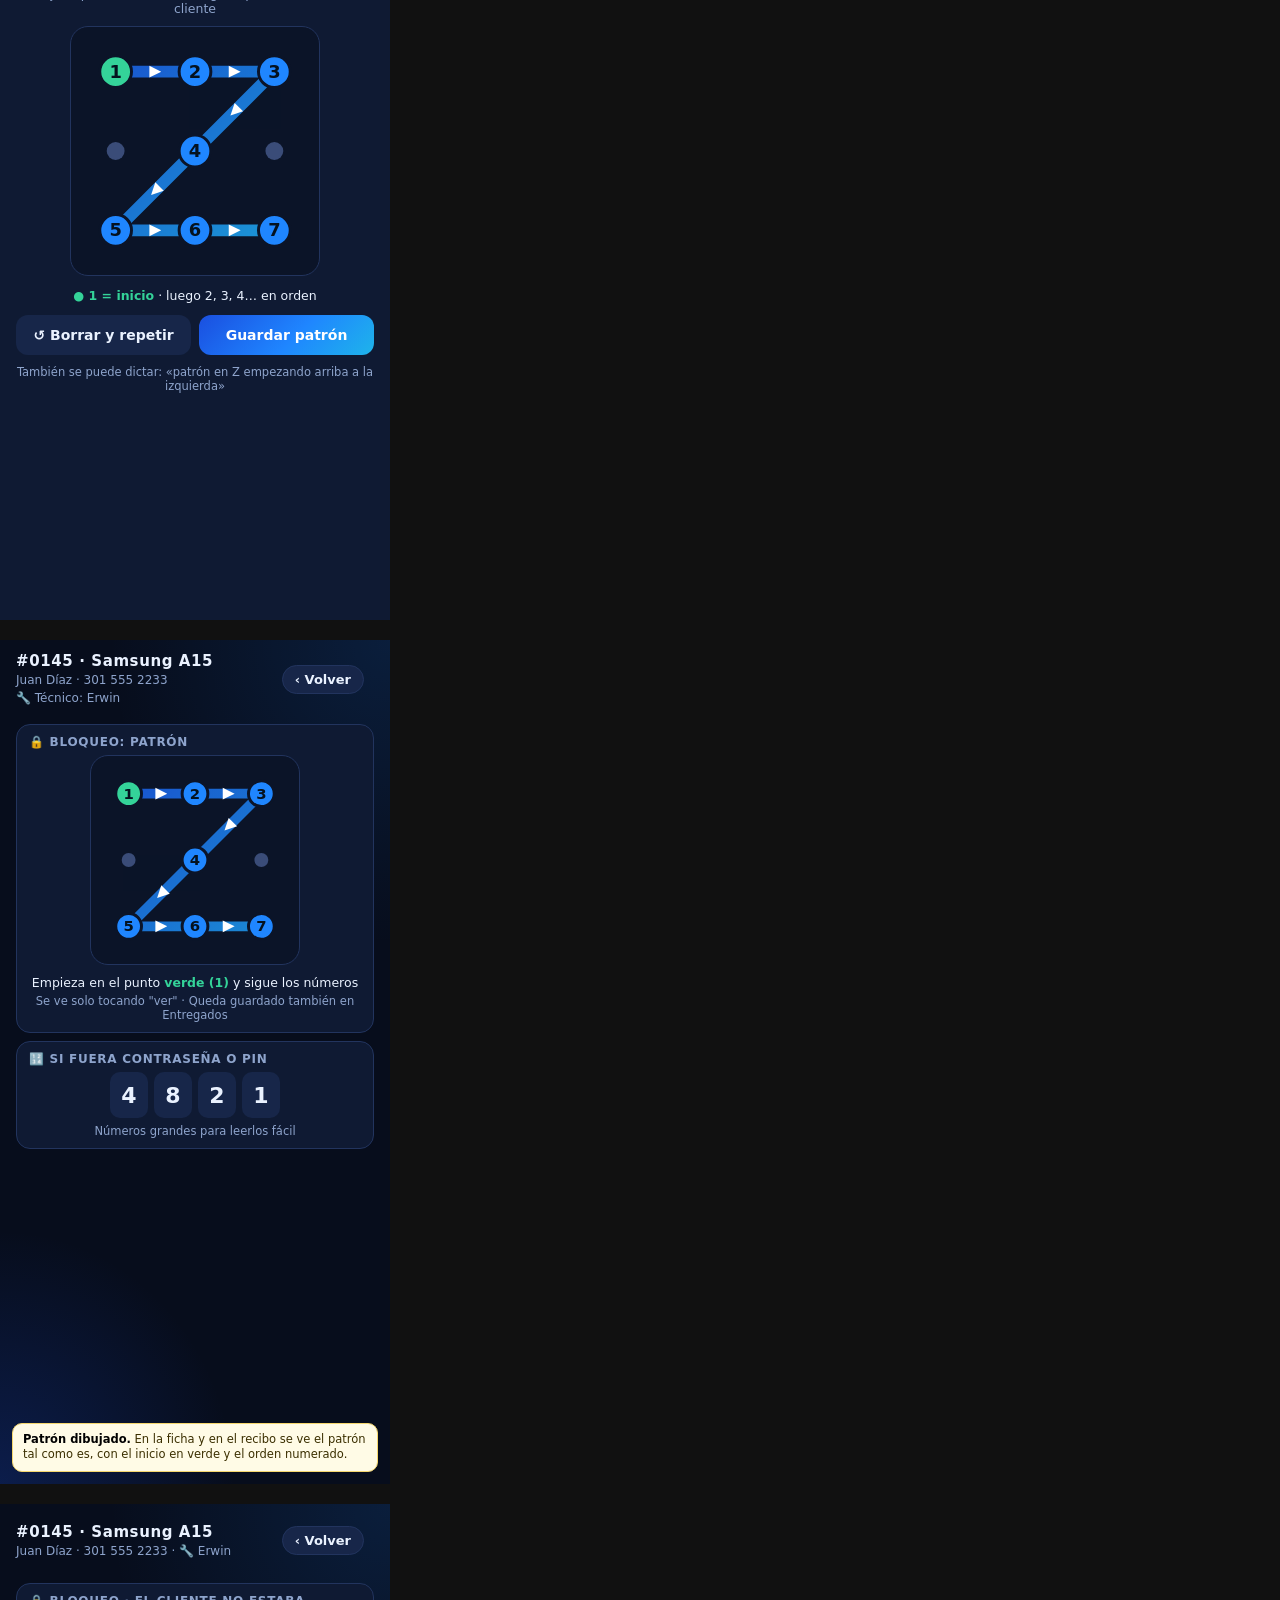
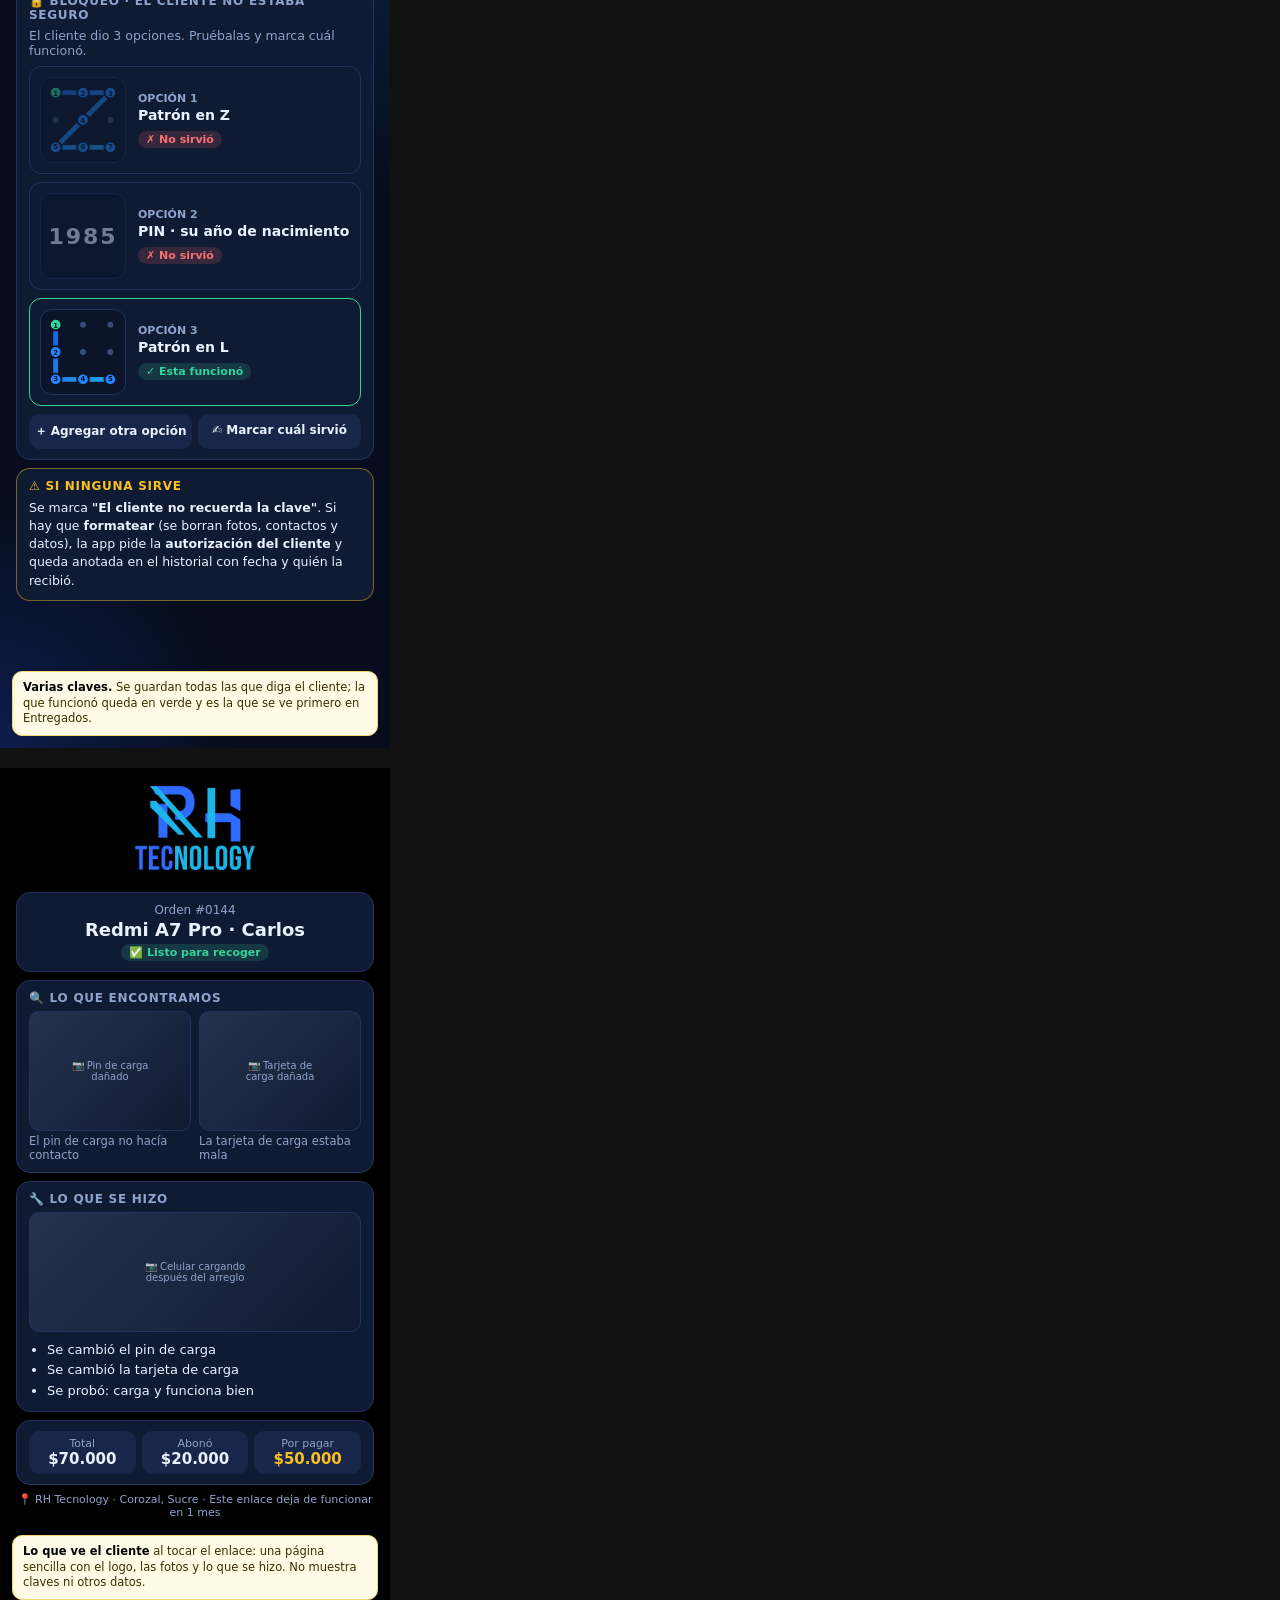
==== commit be02391b: "Maqueta: fotos 1 mes, fotos al cliente por enlace en WhatsApp, página del cliente Co-Authored-By: Cl" ====
--- a/docs/servicio-tecnico/maqueta.html
+++ b/docs/servicio-tecnico/maqueta.html
@@ -162,7 +162,7 @@
   <div class="linea" style="--c:var(--aviso)"><small>25 nov 4:30 p. m. · Osman</small>💲 Precio <b>$45.000 → $70.000</b>. Motivo: hay que cambiar la tarjeta de carga. Cliente avisado por WhatsApp ✓ y aceptó.</div>
   <div class="linea" style="--c:var(--exito)"><small>26 nov 11:00 a. m. · Osman · 📷 1 foto</small>Se cambió la tarjeta. <b>Ya carga y funciona.</b></div>
  </div>
- <div class="tarjeta"><h4>📷 Fotos (4)</h4><div class="fotos"><div class="foto">Al<br>recibir</div><div class="foto">Pin<br>viejo</div><div class="foto">Tarjeta<br>dañada</div><div class="foto">Ya<br>carga</div></div></div>
+ <div class="tarjeta"><h4>📷 Fotos (4) <span style="margin-left:auto;text-transform:none;letter-spacing:0;font-weight:600;color:var(--aviso)">⏳ se borran el 25 dic</span></h4><div class="fotos"><div class="foto">Al<br>recibir</div><div class="foto">Pin<br>viejo</div><div class="foto">Tarjeta<br>dañada</div><div class="foto">Ya<br>carga</div></div></div>
  <div class="tarjeta"><div class="plata"><div>Total<b>$70.000</b><span style="font-size:10px">antes $45.000</span></div><div>Abonó<b>$20.000</b></div><div>Falta<b style="color:var(--aviso)">$50.000</b></div></div></div>
  <div class="btns"><div>📝 Agregar trabajo</div><div>📷 Agregar foto</div><div>💲 Cambiar precio</div></div>
  <div class="grande" style="background:var(--exito);color:#04261a">✅ Marcar como listo y avisar al cliente</div>
@@ -185,11 +185,14 @@
 <section class="pantalla" id="p5">
 <div class="enc"><div><h1>#0144 · Redmi A7 Pro</h1><small>Carlos Pérez · 300 123 4567</small></div></div>
 <div class="velo"></div>
-<div class="hoja" style="top:120px">
+<div class="hoja" style="top:40px">
  <h3>✅ Listo para entregar</h3>
  <p style="margin:0 0 8px;font-size:12.5px;color:var(--suave)">Se le envía este mensaje al cliente por el WhatsApp del negocio:</p>
- <div class="wa-msg">Hola Carlos 👋, le escribe <b>RH Tecnology</b> 📱<br><br>Su <b>Redmi A7 Pro</b> ya está <b>listo</b> ✅ y puede pasar a recogerlo.<br><br><b>Lo que se le hizo:</b><br>• Se cambió el pin de carga<br>• Se cambió la tarjeta de carga<br>• Se probó: carga y funciona bien<br><br><b>Total:</b> $70.000 · <b>Abonó:</b> $20.000<br><b>Por pagar:</b> $50.000<br><br>Orden #0144.<br>📍 RH Tecnology, Corozal</div>
- <div class="grande" style="background:#25d366;color:#032b12">Enviar por WhatsApp y marcar listo</div>
+ <div class="wa-msg">Hola Carlos 👋, le escribe <b>RH Tecnology</b> 📱<br><br>Su <b>Redmi A7 Pro</b> ya está <b>listo</b> ✅ y puede pasar a recogerlo.<br><br><b>Lo que se le hizo:</b><br>• Se cambió el pin de carga<br>• Se cambió la tarjeta de carga<br>• Se probó: carga y funciona bien<br><br><b>Total:</b> $70.000 · <b>Abonó:</b> $20.000<br><b>Por pagar:</b> $50.000<br><br>📷 <b>Fotos de lo que encontramos y lo que se hizo:</b><br><span style="color:#7dd3fc;text-decoration:underline">rh.link/o/0144-k7f2</span><br><br>Orden #0144.<br>📍 RH Tecnology, Corozal</div>
+ <div class="fotos" style="margin-top:8px;justify-content:center"><div class="foto" style="width:52px;height:52px">Pin<br>viejo</div><div class="foto" style="width:52px;height:52px">Tarjeta<br>dañada</div><div class="foto" style="width:52px;height:52px">Ya<br>carga</div><div class="foto" style="width:52px;height:52px;outline:2px solid var(--celeste)">✓ 3 de 4</div></div>
+ <div style="text-align:center;font-size:11.5px;color:var(--suave);margin-top:4px">Eliges qué fotos ve el cliente</div>
+ <div class="grande" style="background:#25d366;color:#032b12">Enviar mensaje con fotos y marcar listo</div>
+ <div class="grande" style="background:var(--sup2);margin-top:6px;padding:9px">📤 También compartir las fotos sueltas</div>
  <div style="text-align:center;font-size:12px;color:var(--suave);margin-top:8px">Pasa a <b>Por entregar</b></div>
 </div>
 </section>
@@ -236,7 +239,7 @@
   <div class="linea" style="--c:var(--exito)"><small>26 nov · Osman</small>Se cambió la tarjeta. Funciona ✓ · WhatsApp enviado.</div>
  </div>
  <div class="tarjeta"><h4>💵 Pagos</h4><div class="kv"><span>25 nov</span><span>Abono $20.000 · 💵 efectivo · Andrés</span><span>27 nov</span><span>Resto $50.000 · 📱 QR · Andrés</span><span>Total</span><span><b>$70.000 pagado ✓</b></span></div></div>
- <div class="tarjeta"><h4>📷 Fotos (4)</h4><div class="fotos"><div class="foto">Al<br>recibir</div><div class="foto">Pin<br>viejo</div><div class="foto">Tarjeta<br>dañada</div><div class="foto">Ya<br>carga</div></div></div>
+ <div class="tarjeta"><h4>📷 Fotos</h4><div style="font-size:12.5px;color:var(--suave)">🗑️ Se borraron solas el 25 dic (pasó 1 mes). El cliente las recibió por WhatsApp el 26 nov.</div></div>
  <div class="acciones"><div class="acc wa">💬 WhatsApp</div><div class="acc pdf">📄 Recibo PDF</div></div>
 </div>
 </section>
@@ -299,4 +302,20 @@
  </div>
 </div>
 <div class="nota"><b>Varias claves.</b> Se guardan todas las que diga el cliente; la que funcionó queda en verde y es la que se ve primero en Entregados.</div>
+</section><section class="pantalla" id="p13" style="background:#000">
+<div style="text-align:center;padding:18px 16px 6px"><img src="logo.webp" alt="" style="width:120px"></div>
+<div class="cuerpo">
+ <div class="tarjeta" style="text-align:center"><div style="font-size:12px;color:var(--suave)">Orden #0144</div><div style="font-size:18px;font-weight:800;margin:2px 0">Redmi A7 Pro · Carlos</div><span class="pill verde">✅ Listo para recoger</span></div>
+ <div class="tarjeta"><h4>🔍 Lo que encontramos</h4>
+  <div style="display:grid;grid-template-columns:1fr 1fr;gap:8px">
+   <div><div class="foto" style="width:100%;height:120px">📷 Pin de carga<br>dañado</div><div style="font-size:11.5px;color:var(--suave);margin-top:3px">El pin de carga no hacía contacto</div></div>
+   <div><div class="foto" style="width:100%;height:120px">📷 Tarjeta de<br>carga dañada</div><div style="font-size:11.5px;color:var(--suave);margin-top:3px">La tarjeta de carga estaba mala</div></div>
+  </div></div>
+ <div class="tarjeta"><h4>🔧 Lo que se hizo</h4>
+  <div class="foto" style="width:100%;height:120px">📷 Celular cargando<br>después del arreglo</div>
+  <ul style="margin:8px 0 0;padding-left:18px;font-size:13px;line-height:1.55"><li>Se cambió el pin de carga</li><li>Se cambió la tarjeta de carga</li><li>Se probó: carga y funciona bien</li></ul></div>
+ <div class="tarjeta"><div class="plata"><div>Total<b>$70.000</b></div><div>Abonó<b>$20.000</b></div><div>Por pagar<b style="color:var(--aviso)">$50.000</b></div></div></div>
+ <div style="text-align:center;font-size:11px;color:var(--suave);margin-top:8px">📍 RH Tecnology · Corozal, Sucre · Este enlace deja de funcionar en 1 mes</div>
+</div>
+<div class="nota"><b>Lo que ve el cliente</b> al tocar el enlace: una página sencilla con el logo, las fotos y lo que se hizo. No muestra claves ni otros datos.</div>
 </section></body></html>
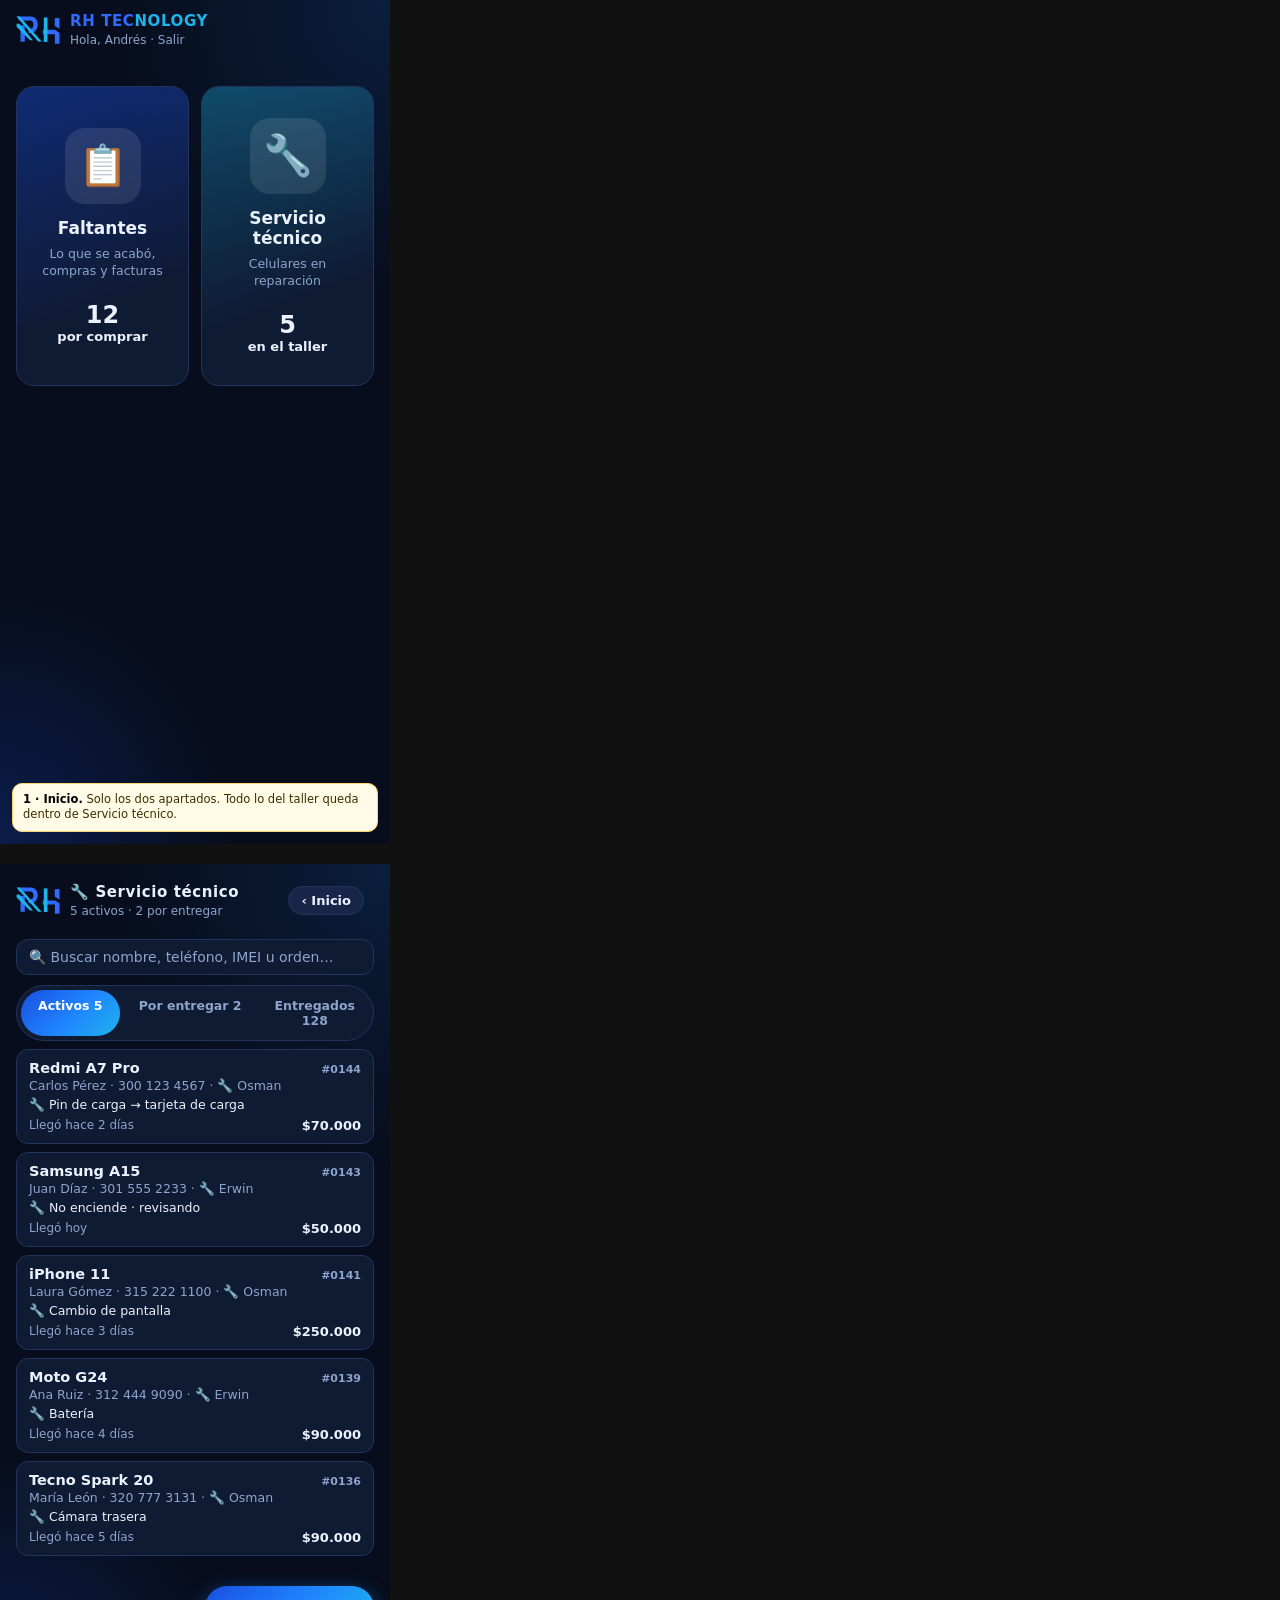
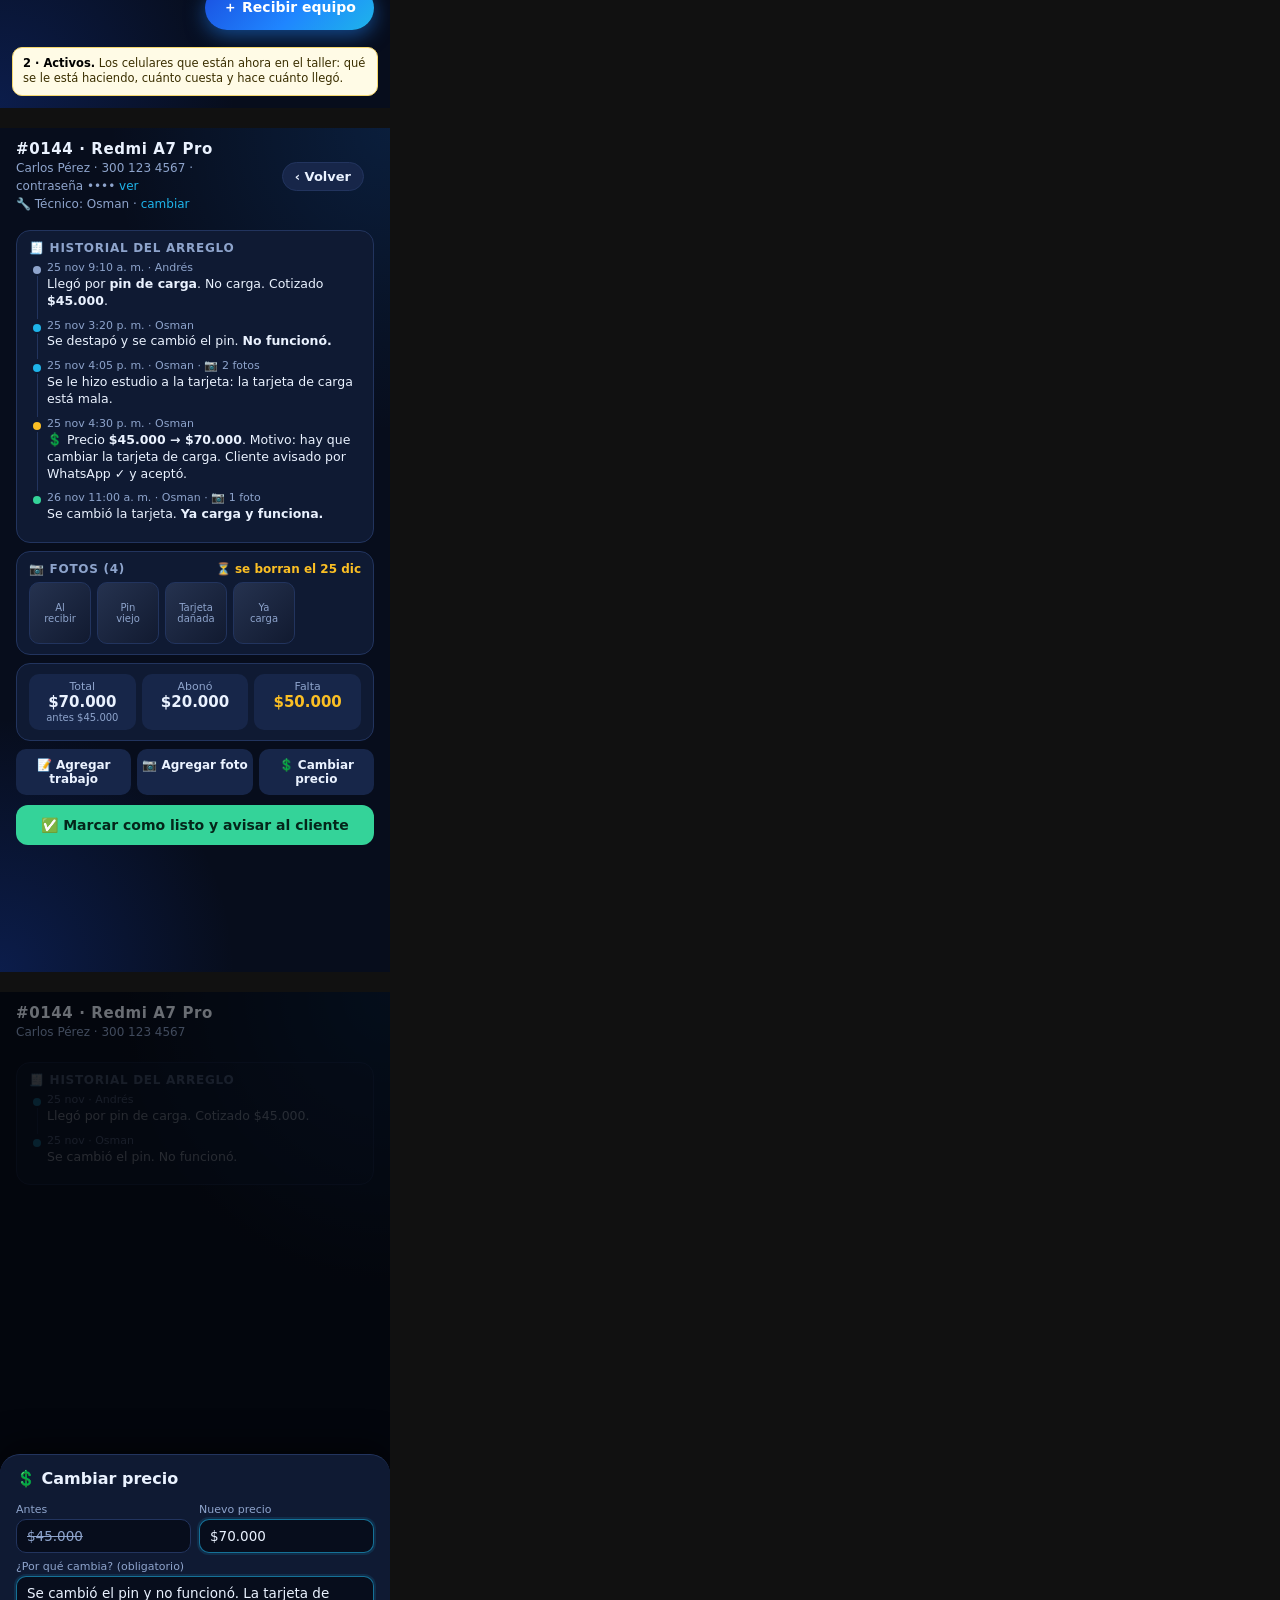
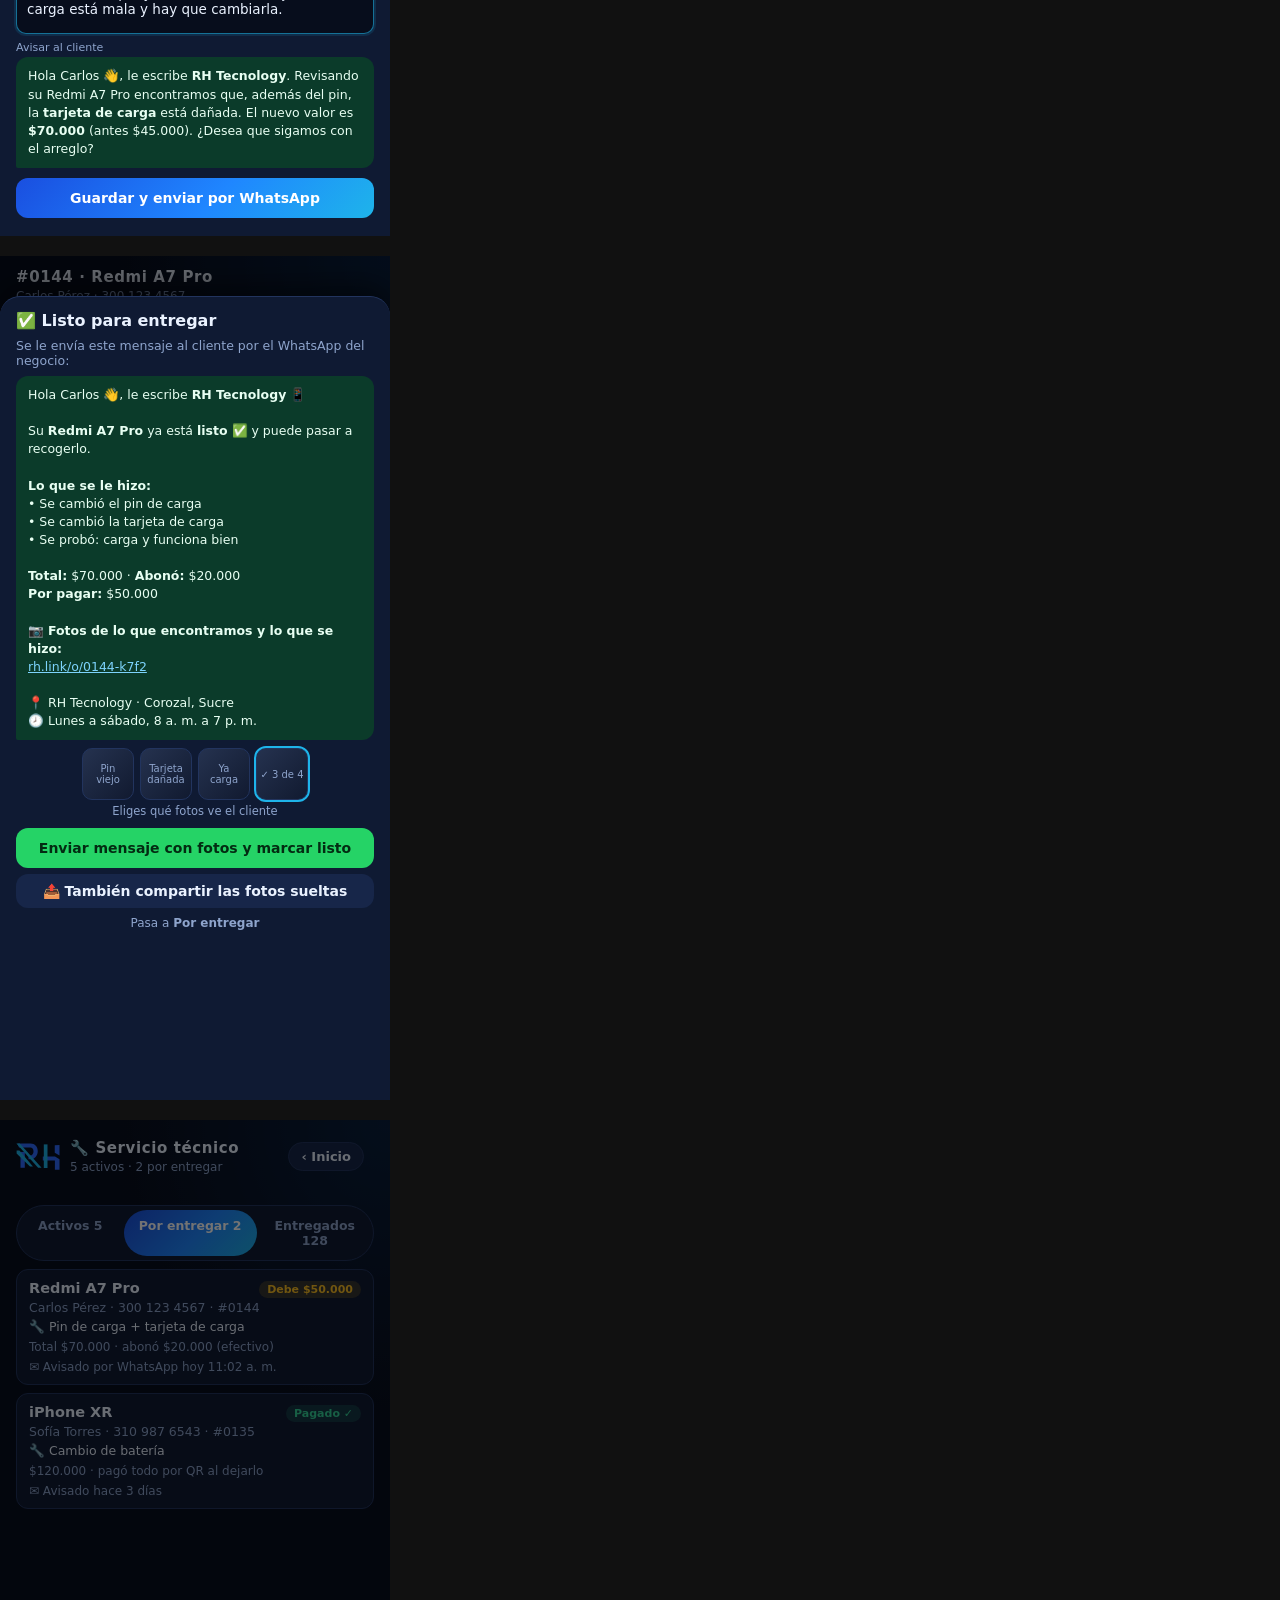
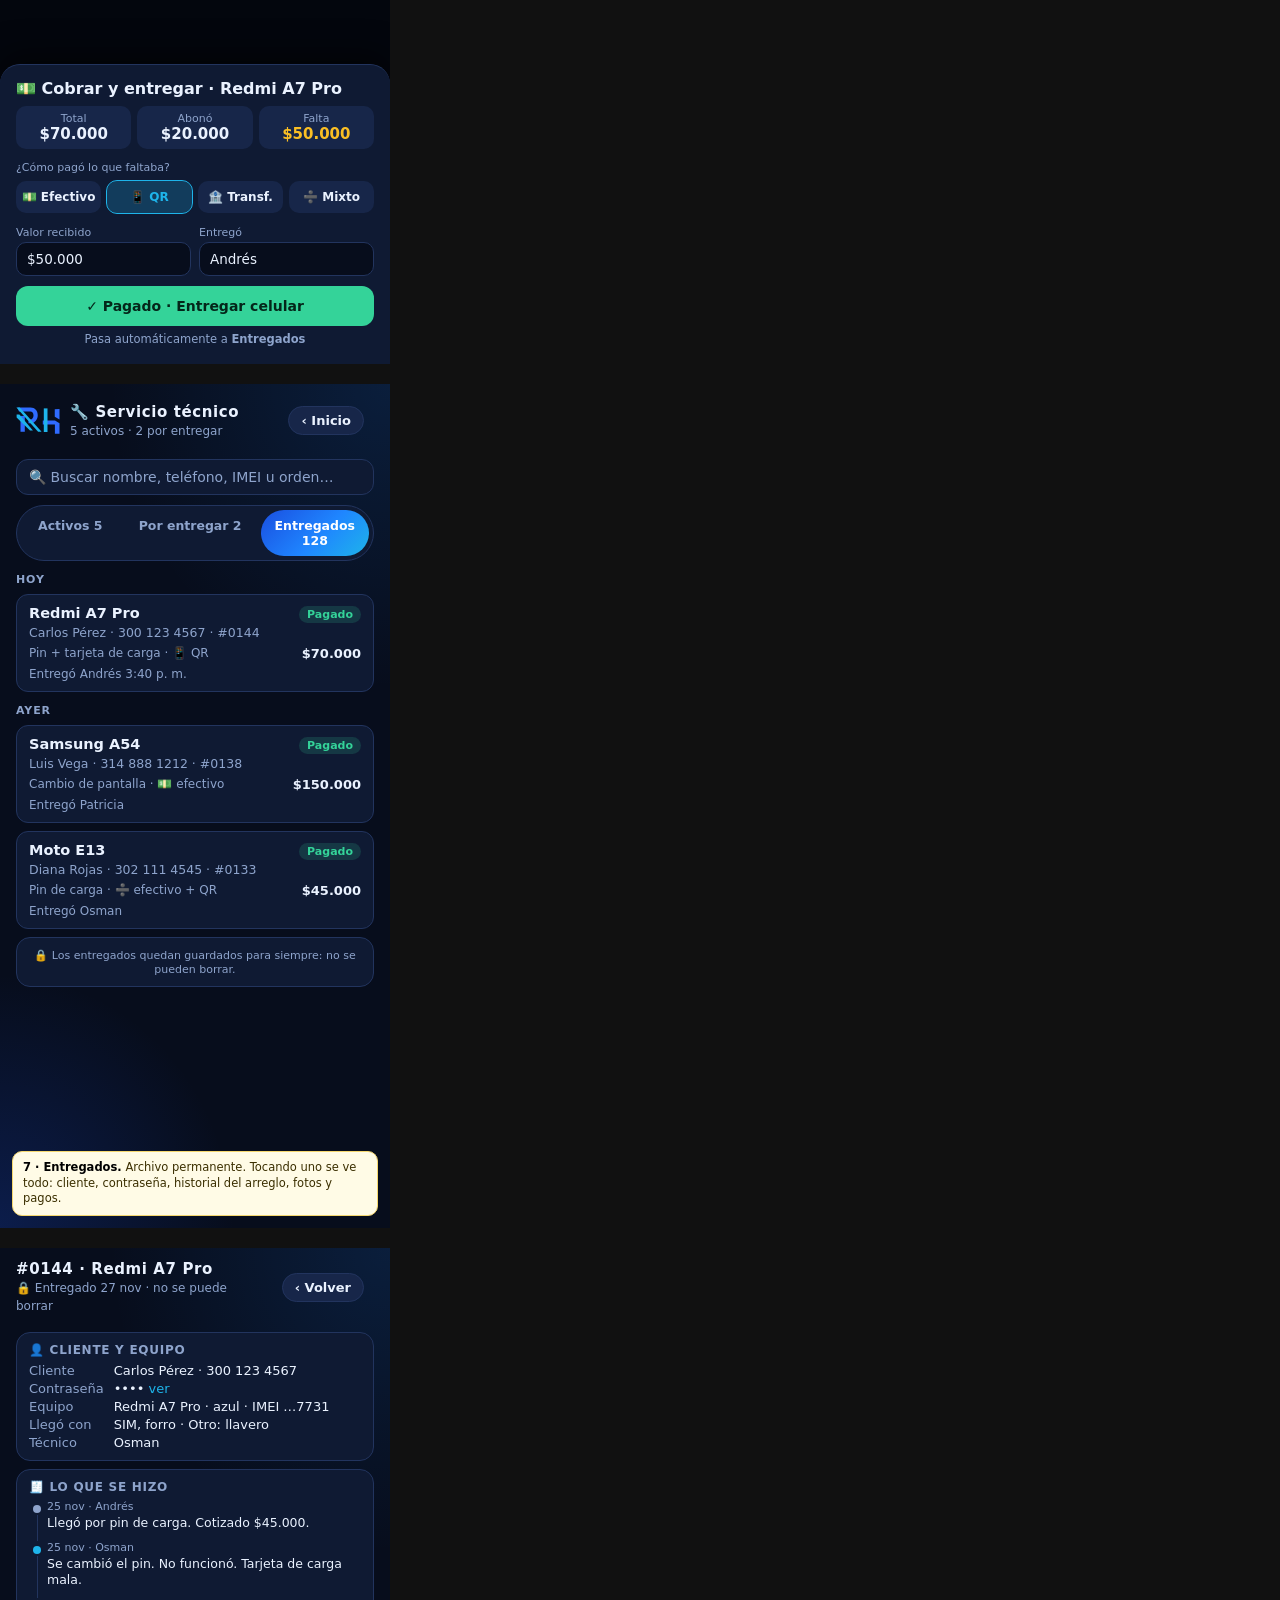
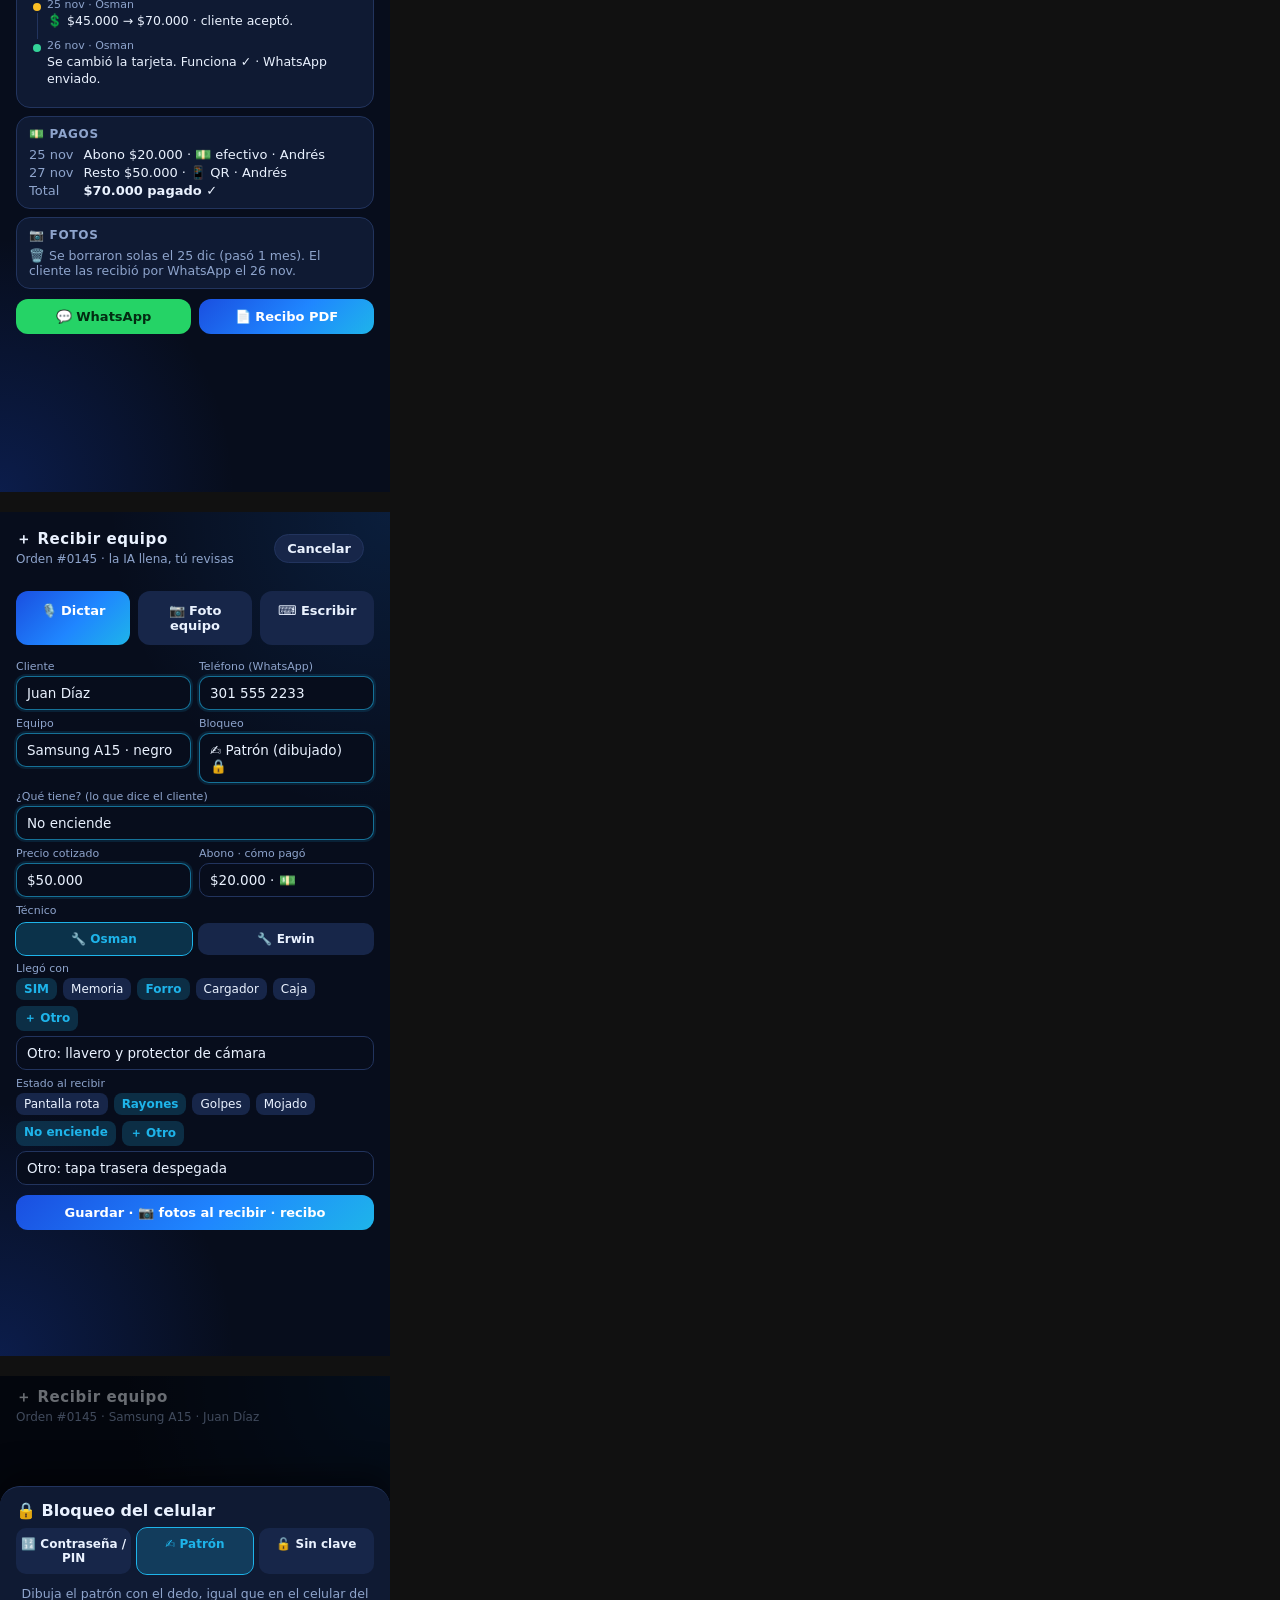
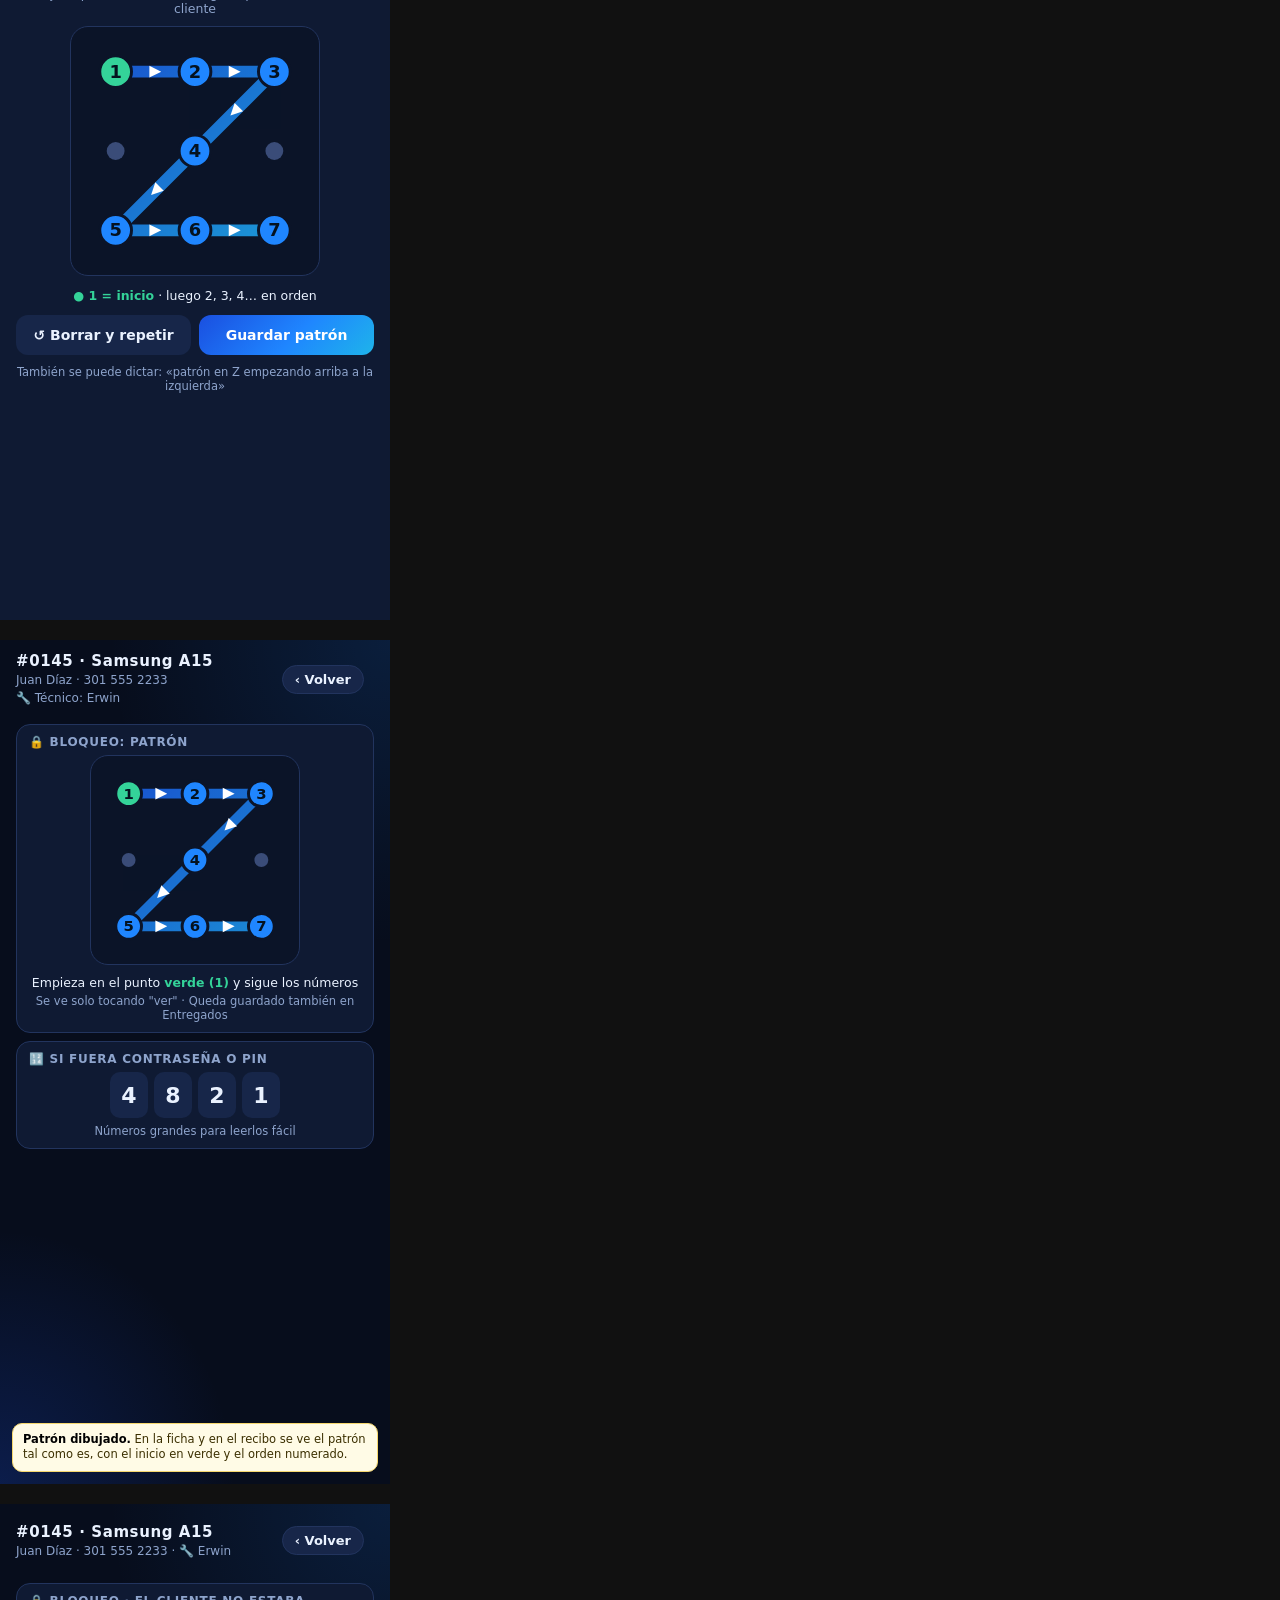
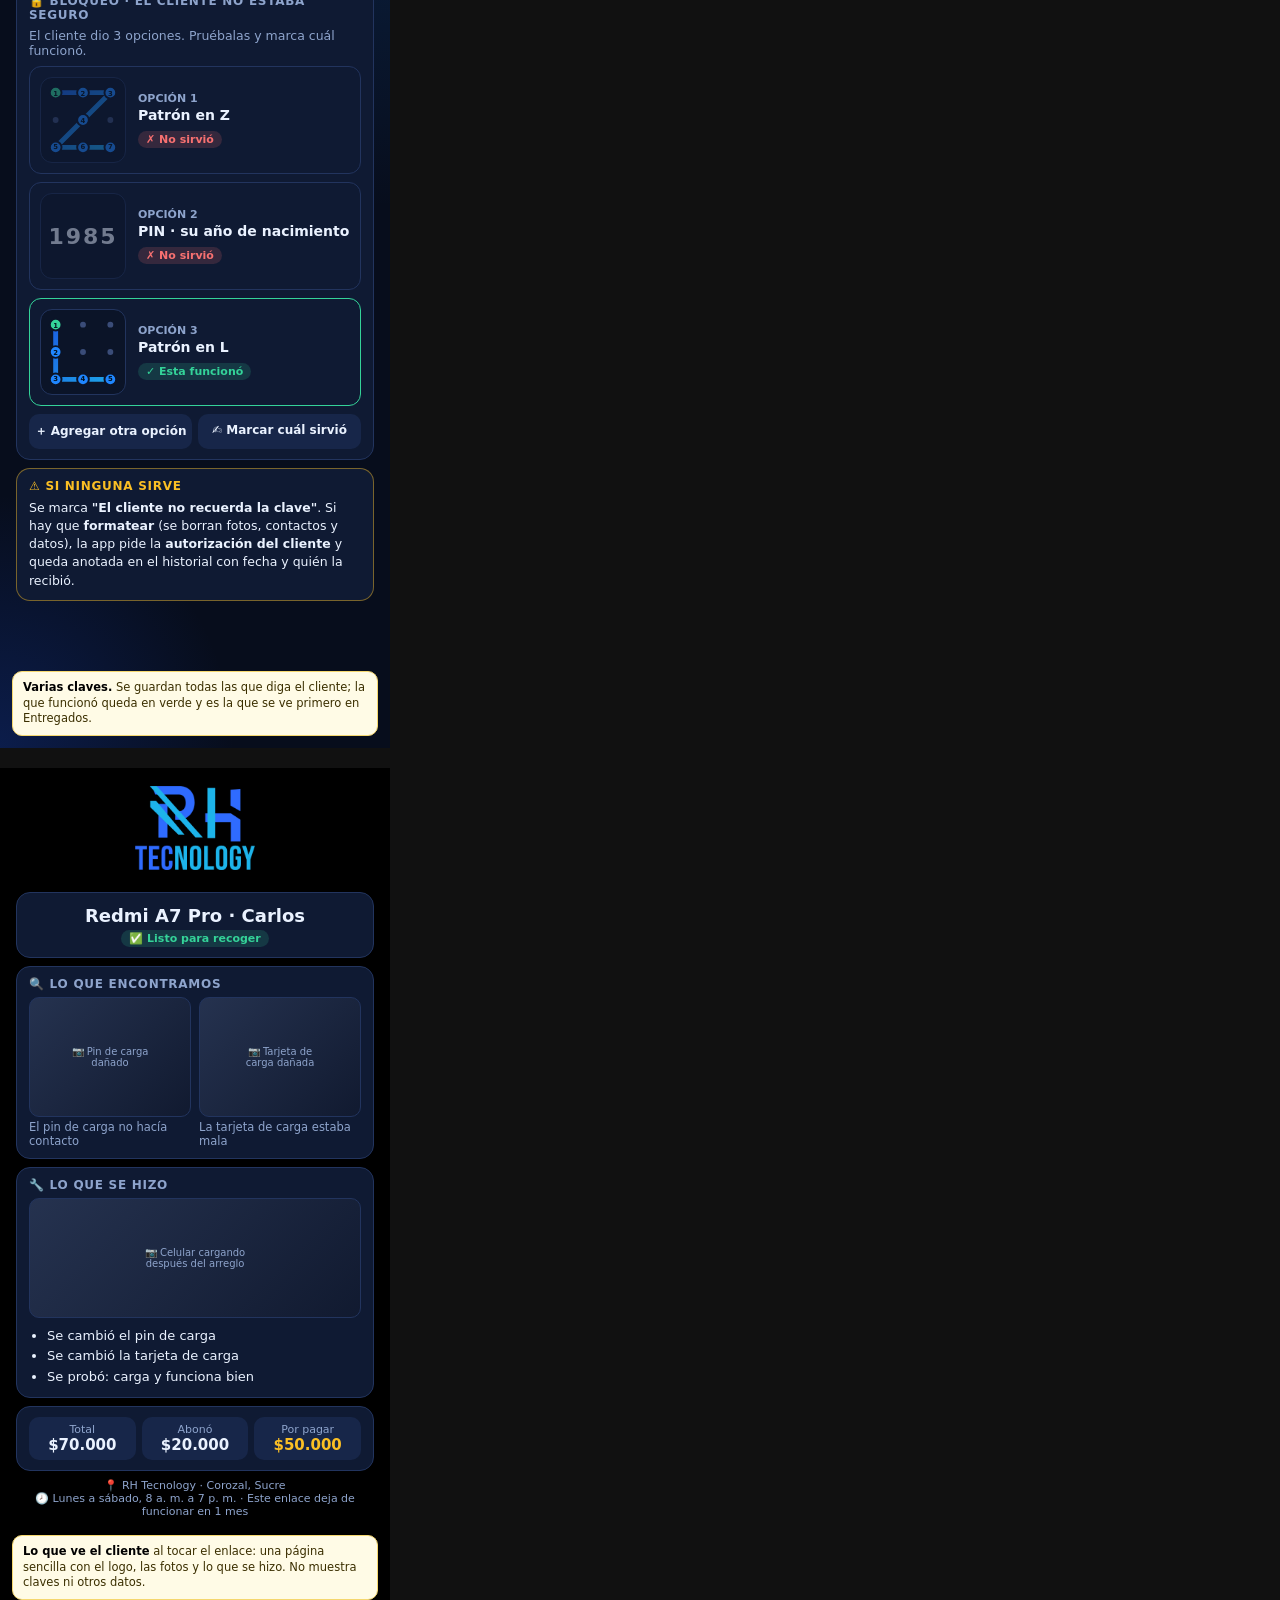
==== commit aedd0dc1: "Plan final de Servicio técnico: orden interna, horario, condiciones y extras Co-Authored-By: Claude " ====
--- a/docs/servicio-tecnico/maqueta.html
+++ b/docs/servicio-tecnico/maqueta.html
@@ -188,7 +188,7 @@
 <div class="hoja" style="top:40px">
  <h3>✅ Listo para entregar</h3>
  <p style="margin:0 0 8px;font-size:12.5px;color:var(--suave)">Se le envía este mensaje al cliente por el WhatsApp del negocio:</p>
- <div class="wa-msg">Hola Carlos 👋, le escribe <b>RH Tecnology</b> 📱<br><br>Su <b>Redmi A7 Pro</b> ya está <b>listo</b> ✅ y puede pasar a recogerlo.<br><br><b>Lo que se le hizo:</b><br>• Se cambió el pin de carga<br>• Se cambió la tarjeta de carga<br>• Se probó: carga y funciona bien<br><br><b>Total:</b> $70.000 · <b>Abonó:</b> $20.000<br><b>Por pagar:</b> $50.000<br><br>📷 <b>Fotos de lo que encontramos y lo que se hizo:</b><br><span style="color:#7dd3fc;text-decoration:underline">rh.link/o/0144-k7f2</span><br><br>Orden #0144.<br>📍 RH Tecnology, Corozal</div>
+ <div class="wa-msg">Hola Carlos 👋, le escribe <b>RH Tecnology</b> 📱<br><br>Su <b>Redmi A7 Pro</b> ya está <b>listo</b> ✅ y puede pasar a recogerlo.<br><br><b>Lo que se le hizo:</b><br>• Se cambió el pin de carga<br>• Se cambió la tarjeta de carga<br>• Se probó: carga y funciona bien<br><br><b>Total:</b> $70.000 · <b>Abonó:</b> $20.000<br><b>Por pagar:</b> $50.000<br><br>📷 <b>Fotos de lo que encontramos y lo que se hizo:</b><br><span style="color:#7dd3fc;text-decoration:underline">rh.link/o/0144-k7f2</span><br><br>📍 RH Tecnology · Corozal, Sucre<br>🕗 Lunes a sábado, 8 a. m. a 7 p. m.</div>
  <div class="fotos" style="margin-top:8px;justify-content:center"><div class="foto" style="width:52px;height:52px">Pin<br>viejo</div><div class="foto" style="width:52px;height:52px">Tarjeta<br>dañada</div><div class="foto" style="width:52px;height:52px">Ya<br>carga</div><div class="foto" style="width:52px;height:52px;outline:2px solid var(--celeste)">✓ 3 de 4</div></div>
  <div style="text-align:center;font-size:11.5px;color:var(--suave);margin-top:4px">Eliges qué fotos ve el cliente</div>
  <div class="grande" style="background:#25d366;color:#032b12">Enviar mensaje con fotos y marcar listo</div>
@@ -305,7 +305,7 @@
 </section><section class="pantalla" id="p13" style="background:#000">
 <div style="text-align:center;padding:18px 16px 6px"><img src="logo.webp" alt="" style="width:120px"></div>
 <div class="cuerpo">
- <div class="tarjeta" style="text-align:center"><div style="font-size:12px;color:var(--suave)">Orden #0144</div><div style="font-size:18px;font-weight:800;margin:2px 0">Redmi A7 Pro · Carlos</div><span class="pill verde">✅ Listo para recoger</span></div>
+ <div class="tarjeta" style="text-align:center"><div style="font-size:18px;font-weight:800;margin:2px 0">Redmi A7 Pro · Carlos</div><span class="pill verde">✅ Listo para recoger</span></div>
  <div class="tarjeta"><h4>🔍 Lo que encontramos</h4>
   <div style="display:grid;grid-template-columns:1fr 1fr;gap:8px">
    <div><div class="foto" style="width:100%;height:120px">📷 Pin de carga<br>dañado</div><div style="font-size:11.5px;color:var(--suave);margin-top:3px">El pin de carga no hacía contacto</div></div>
@@ -315,7 +315,7 @@
   <div class="foto" style="width:100%;height:120px">📷 Celular cargando<br>después del arreglo</div>
   <ul style="margin:8px 0 0;padding-left:18px;font-size:13px;line-height:1.55"><li>Se cambió el pin de carga</li><li>Se cambió la tarjeta de carga</li><li>Se probó: carga y funciona bien</li></ul></div>
  <div class="tarjeta"><div class="plata"><div>Total<b>$70.000</b></div><div>Abonó<b>$20.000</b></div><div>Por pagar<b style="color:var(--aviso)">$50.000</b></div></div></div>
- <div style="text-align:center;font-size:11px;color:var(--suave);margin-top:8px">📍 RH Tecnology · Corozal, Sucre · Este enlace deja de funcionar en 1 mes</div>
+ <div style="text-align:center;font-size:11px;color:var(--suave);margin-top:8px">📍 RH Tecnology · Corozal, Sucre<br>🕗 Lunes a sábado, 8 a. m. a 7 p. m. · Este enlace deja de funcionar en 1 mes</div>
 </div>
 <div class="nota"><b>Lo que ve el cliente</b> al tocar el enlace: una página sencilla con el logo, las fotos y lo que se hizo. No muestra claves ni otros datos.</div>
 </section></body></html>
